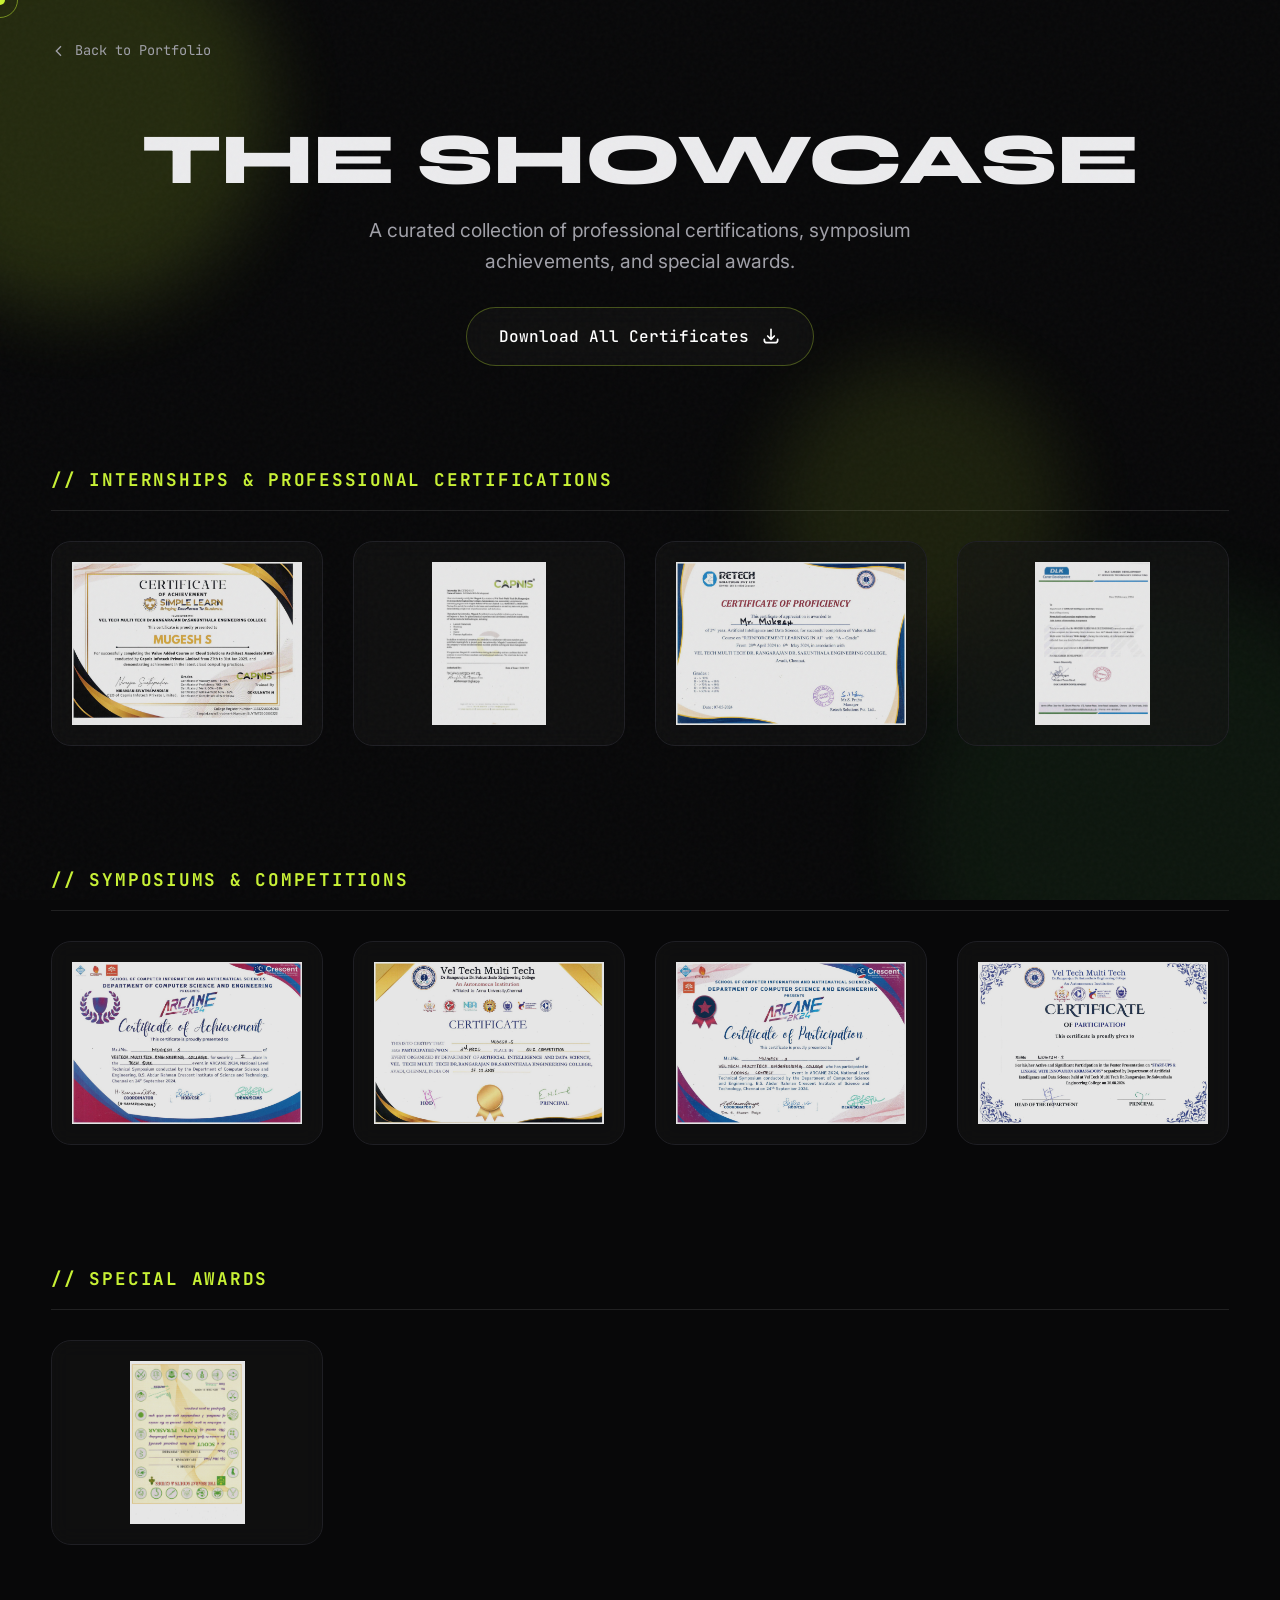
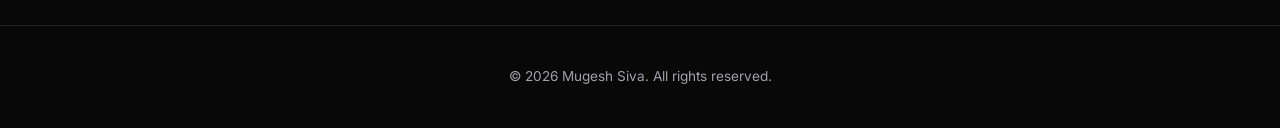
==== certificates.html @ f565914d "this is my first commit" ====
<!DOCTYPE html>
<html lang="en">

<head>
  <meta charset="UTF-8">
  <meta name="viewport" content="width=device-width, initial-scale=1.0">
  <title>Certificates Gallery | Mugesh Siva</title>
  <link rel="preconnect" href="https://fonts.googleapis.com">
  <link rel="preconnect" href="https://fonts.gstatic.com" crossorigin>
  <link href="https://fonts.googleapis.com/css2?family=Inter:wght@300;400;500;600&family=JetBrains+Mono:wght@400;700&family=Syne:wght@600;800&display=swap" rel="stylesheet">
  <link rel="stylesheet" href="css/style.css">
  <style>
    /* Certificates Page Specific Styles */
    * {
      cursor: none !important;
    }
    body {
      background: var(--bg);
      color: var(--text);
      overflow-x: hidden;
      position: relative;
    }

    /* Ambient Light Particles */
    .ambient-particles {
      position: fixed;
      inset: 0;
      z-index: 0;
      pointer-events: none;
      overflow: hidden;
    }

    .particle {
      position: absolute;
      border-radius: 50%;
      background: var(--accent);
      filter: blur(40px);
      opacity: 0.15;
      animation: float 20s infinite ease-in-out alternate;
    }

    .particle-1 {
      width: 400px;
      height: 400px;
      top: -10%;
      left: -10%;
      animation-delay: 0s;
      background: var(--accent);
    }
    
    .particle-2 {
      width: 500px;
      height: 500px;
      bottom: -20%;
      right: -10%;
      animation-delay: -5s;
      background: rgba(100, 255, 100, 0.4);
    }
    
    .particle-3 {
      width: 300px;
      height: 300px;
      top: 40%;
      left: 60%;
      animation-delay: -10s;
      opacity: 0.1;
    }

    @keyframes float {
      0% {
        transform: translate(0, 0) scale(1);
      }
      50% {
        transform: translate(5vw, 10vh) scale(1.1);
      }
      100% {
        transform: translate(-10vw, 5vh) scale(0.9);
      }
    }

    .gallery-header {
      padding: 120px 4vw 60px;
      text-align: center;
      position: relative;
      z-index: 1;
    }

    .gallery-title {
      font-family: var(--font-head);
      font-size: clamp(2.5rem, 6vw, 4.5rem);
      font-weight: 800;
      color: var(--text);
      margin-bottom: 16px;
      line-height: 1.1;
      text-transform: uppercase;
    }

    .gallery-subtitle {
      font-size: clamp(1rem, 1.5vw, 1.25rem);
      color: var(--text-2);
      max-width: 600px;
      margin: 0 auto;
    }

    .download-all-btn {
      display: inline-flex;
      align-items: center;
      gap: 12px;
      margin-top: 30px;
      padding: 16px 32px;
      background: rgba(20, 20, 20, 0.6);
      backdrop-filter: blur(10px);
      border: 1px solid rgba(200, 241, 53, 0.3);
      border-radius: 50px;
      color: #fff;
      font-family: var(--font-mono);
      font-size: 1rem;
      font-weight: 500;
      text-decoration: none;
      transition: all 0.4s var(--ease-spring);
      position: relative;
      overflow: hidden;
      z-index: 2;
    }

    .download-all-btn::before {
      content: '';
      position: absolute;
      inset: 0;
      background: radial-gradient(circle at center, rgba(200, 241, 53, 0.15) 0%, transparent 70%);
      opacity: 0;
      transition: opacity 0.4s ease;
    }

    .download-all-btn:hover {
      transform: translateY(-5px);
      border-color: var(--accent);
      box-shadow: 0 15px 30px rgba(0, 0, 0, 0.4), 0 0 20px rgba(200, 241, 53, 0.2);
      color: var(--accent);
    }

    .download-all-btn:hover::before {
      opacity: 1;
    }

    .download-all-btn svg {
      width: 20px;
      height: 20px;
      transition: transform 0.4s var(--ease-spring);
    }

    .download-all-btn:hover svg {
      transform: translateY(2px) scale(1.1);
    }

    .back-btn {
      position: absolute;
      top: 40px;
      left: 4vw;
      display: inline-flex;
      align-items: center;
      gap: 8px;
      color: var(--text-2);
      text-decoration: none;
      font-family: var(--font-mono);
      font-size: 0.85rem;
      transition: color 0.3s;
      z-index: 10;
    }

    .back-btn:hover {
      color: var(--accent);
    }

    .back-btn svg {
      width: 16px;
      height: 16px;
    }

    .cert-section {
      padding: 40px 4vw 80px;
      position: relative;
      z-index: 1;
    }

    .cert-category-title {
      font-family: var(--font-mono);
      color: var(--accent);
      font-size: 1.1rem;
      margin-bottom: 30px;
      text-transform: uppercase;
      letter-spacing: 0.1em;
      border-bottom: 1px solid rgba(255, 255, 255, 0.1);
      padding-bottom: 16px;
    }

    .cert-grid {
      display: grid;
      grid-template-columns: repeat(4, 1fr);
      gap: 30px;
    }
    @media (max-width: 1100px) {
      .cert-grid { grid-template-columns: repeat(2, 1fr); }
    }
    @media (max-width: 768px) {
      .cert-grid { grid-template-columns: 1fr; }
    }

    .cert-card {
      position: relative;
      border-radius: var(--radius-lg);
      overflow: hidden;
      background: rgba(20, 20, 20, 0.6);
      backdrop-filter: blur(10px);
      border: 1px solid var(--border);
      cursor: pointer;
      transition: transform 0.4s var(--ease-spring), border-color 0.4s, box-shadow 0.4s;
    }

    .cert-card::before {
      content: '';
      display: block;
      padding-bottom: 75%; /* 4:3 aspect ratio */
    }

    .cert-card img {
      position: absolute;
      top: 0;
      left: 0;
      width: 100%;
      height: 100%;
      object-fit: contain;
      padding: 20px;
      transition: transform 0.6s var(--ease-out), filter 0.4s;
      filter: grayscale(20%) brightness(0.9);
    }

    .cert-card:hover {
      transform: translateY(-8px) scale(1.02);
      border-color: rgba(200, 241, 53, 0.4);
      box-shadow: 0 20px 40px rgba(0, 0, 0, 0.4), 0 0 0 1px rgba(200, 241, 53, 0.2);
      z-index: 5;
    }

    .cert-card:hover img {
      transform: scale(1.05);
      filter: grayscale(0%) brightness(1);
    }

    .cert-card-info {
      position: absolute;
      bottom: 0;
      left: 0;
      width: 100%;
      padding: 20px;
      background: linear-gradient(to top, rgba(10, 10, 10, 0.95) 0%, rgba(10, 10, 10, 0) 100%);
      transform: translateY(10px);
      opacity: 0;
      transition: transform 0.4s var(--ease-out), opacity 0.4s;
      pointer-events: none;
    }

    .cert-card:hover .cert-card-info {
      transform: translateY(0);
      opacity: 1;
    }

    .cert-name {
      font-family: var(--font-head);
      font-weight: 700;
      font-size: 1.1rem;
      color: #fff;
      margin-bottom: 4px;
    }

    .cert-org {
      font-size: 0.8rem;
      color: var(--accent);
      font-family: var(--font-mono);
    }

    /* Split Lightbox Styles */
    .lightbox {
      position: fixed;
      inset: 0;
      background: rgba(0, 0, 0, 0.95);
      backdrop-filter: blur(10px);
      z-index: 9999;
      display: flex;
      align-items: center;
      justify-content: center;
      opacity: 0;
      pointer-events: none;
      transition: opacity 0.3s;
    }

    .lightbox.active {
      opacity: 1;
      pointer-events: all;
    }

    .lightbox-close {
      position: absolute;
      top: 30px;
      right: 4vw;
      color: #fff;
      font-size: 2.5rem;
      line-height: 1;
      cursor: pointer;
      background: none;
      border: none;
      opacity: 0.6;
      transition: opacity 0.3s, color 0.3s, transform 0.3s;
      z-index: 10001;
    }

    .lightbox-close:hover {
      opacity: 1;
      color: var(--accent);
      transform: scale(1.1);
    }

    .lightbox-content {
      display: flex;
      flex-direction: row;
      background: var(--surface);
      border: 1px solid var(--border);
      border-radius: var(--radius-lg);
      width: 90vw;
      max-width: 1200px;
      height: 80vh;
      overflow: hidden;
      box-shadow: 0 30px 80px rgba(0, 0, 0, 0.9), 0 0 0 1px rgba(200, 241, 53, 0.15);
      transform: scale(0.95) translateY(20px);
      transition: transform 0.4s var(--ease-spring);
    }

    .lightbox.active .lightbox-content {
      transform: scale(1) translateY(0);
    }

    .lightbox-left {
      flex: 1;
      background: #050505;
      position: relative;
      display: flex;
      align-items: center;
      justify-content: center;
      padding: 40px;
      border-right: 1px solid var(--border);
    }

    .lightbox-img-wrapper {
      position: relative;
      width: 100%;
      height: 100%;
      display: flex;
      align-items: center;
      justify-content: center;
    }

    .lightbox-img {
      max-width: 100%;
      max-height: 100%;
      object-fit: contain;
      border-radius: 4px;
      box-shadow: 0 10px 30px rgba(0,0,0,0.5);
    }

    .fullscreen-btn {
      position: absolute;
      top: 0px;
      right: 0px;
      background: rgba(20, 20, 20, 0.8);
      border: 1px solid rgba(255, 255, 255, 0.15);
      color: #fff;
      width: 44px;
      height: 44px;
      border-radius: 8px;
      display: flex;
      align-items: center;
      justify-content: center;
      cursor: pointer;
      backdrop-filter: blur(8px);
      transition: all 0.3s;
      z-index: 10;
    }

    .fullscreen-btn:hover {
      background: var(--accent);
      color: #000;
      border-color: var(--accent);
      transform: scale(1.1);
    }

    .fullscreen-btn svg {
      width: 22px;
      height: 22px;
    }

    .lightbox-right {
      width: 400px;
      padding: 50px 40px;
      display: flex;
      flex-direction: column;
      justify-content: center;
      background: linear-gradient(135deg, var(--surface) 0%, #0a0a0a 100%);
    }

    .lightbox-badge {
      display: inline-block;
      padding: 6px 14px;
      background: rgba(200, 241, 53, 0.1);
      color: var(--accent);
      font-family: var(--font-mono);
      font-size: 0.75rem;
      border-radius: 20px;
      margin-bottom: 24px;
      width: fit-content;
      border: 1px solid rgba(200, 241, 53, 0.2);
      text-transform: uppercase;
      letter-spacing: 0.05em;
    }

    .lightbox-title {
      font-family: var(--font-head);
      font-weight: 800;
      font-size: 2.2rem;
      color: var(--text);
      line-height: 1.1;
      margin-bottom: 12px;
    }

    .lightbox-org {
      font-size: 1.1rem;
      color: var(--accent);
      margin-bottom: 24px;
      font-family: var(--font-mono);
      opacity: 0.9;
    }

    .lightbox-desc {
      font-size: 0.95rem;
      color: var(--text-2);
      line-height: 1.7;
      margin-bottom: 40px;
    }

    .overlay-btn {
      display: inline-flex;
      align-items: center;
      justify-content: center;
      padding: 14px 24px;
      border-radius: 8px;
      font-family: var(--font-mono);
      font-size: 0.95rem;
      font-weight: 500;
      text-decoration: none;
      transition: all 0.3s;
      cursor: pointer;
    }

    .overlay-btn-primary {
      background: var(--accent);
      color: #000;
      border: 1px solid transparent;
    }

    .overlay-btn-primary:hover {
      box-shadow: 0 6px 24px var(--accent-glow);
      transform: translateY(-2px);
    }

    @media (max-width: 900px) {
      .lightbox-content {
        flex-direction: column;
        height: 90vh;
        overflow-y: auto;
      }
      .lightbox-right {
        width: 100%;
        padding: 30px;
      }
      .lightbox-left {
        min-height: 40vh;
        padding: 20px;
      }
    }

    /* True Fullscreen Modal */
    .true-fullscreen {
      position: fixed;
      inset: 0;
      background: #000;
      z-index: 10005;
      display: flex;
      align-items: center;
      justify-content: center;
      opacity: 0;
      pointer-events: none;
      transition: opacity 0.3s;
    }

    .true-fullscreen.active {
      opacity: 1;
      pointer-events: all;
    }

    .true-fullscreen img {
      max-width: 95vw;
      max-height: 95vh;
      object-fit: contain;
    }
  </style>
</head>

<body>
  <!-- Custom Cursor (same IDs as index.html so main.js picks them up) -->
  <div id="cursor"></div>
  <div id="cursor-ring"></div>

  <!-- Background Ambient Particles -->
  <div class="ambient-particles">
    <div class="particle particle-1"></div>
    <div class="particle particle-2"></div>
    <div class="particle particle-3"></div>
  </div>

  <!-- Background Grid -->
  <div class="bg-grid"></div>

  <header class="gallery-header">
    <a href="index.html" class="back-btn" data-hover="true">
      <svg fill="none" stroke="currentColor" stroke-width="2" viewBox="0 0 24 24">
        <path d="M15 19l-7-7 7-7" />
      </svg>
      Back to Portfolio
    </a>
    <h1 class="gallery-title">The Showcase</h1>
    <p class="gallery-subtitle">A curated collection of professional certifications, symposium achievements, and special awards.</p>
    
    <a href="assets/certificates/Mugesh_Siva_Certificates.zip" download class="download-all-btn" data-hover="true">
      Download All Certificates
      <svg fill="none" stroke="currentColor" stroke-width="2" viewBox="0 0 24 24">
        <path stroke-linecap="round" stroke-linejoin="round" d="M4 16v1a3 3 0 003 3h10a3 3 0 003-3v-1m-4-4l-4 4m0 0l-4-4m4 4V4"/>
      </svg>
    </a>
  </header>

  <main>
    <!-- Internships & Certifications -->
    <section class="cert-section">
      <h2 class="cert-category-title">// Internships &amp; Professional Certifications</h2>
      <div class="cert-grid">
        <div class="cert-card" data-hover="true"
             data-src="assets/certificates/cert1.jpg"
             data-pdf="assets/certificates/cert1.pdf"
             data-title="Cloud Solutions Architect"
             data-org="AWS Certification"
             data-desc="Earned the prestigious AWS Cloud Solutions Architect certification. Demonstrates expertise in designing highly available, cost-efficient, fault-tolerant, and scalable distributed systems on AWS.">
          <img src="assets/certificates/cert1.jpg" alt="AWS Cloud Solutions Architect">
          <div class="cert-card-info">
            <div class="cert-name">Cloud Solutions Architect</div>
            <div class="cert-org">AWS Certification</div>
          </div>
        </div>
        <div class="cert-card" data-hover="true"
             data-src="assets/certificates/cert2.jpg"
             data-pdf="assets/certificates/cert2.pdf"
             data-title="Full Stack Developer Intern"
             data-org="Capnis Infotech"
             data-desc="Successfully completed a comprehensive Full Stack Developer Internship at Capnis. Built end-to-end web applications, managed databases, and developed robust APIs using modern tech stacks.">
          <img src="assets/certificates/cert2.jpg" alt="Full Stack Developer Intern">
          <div class="cert-card-info">
            <div class="cert-name">Full Stack Developer Intern</div>
            <div class="cert-org">Capnis</div>
          </div>
        </div>
        <div class="cert-card" data-hover="true"
             data-src="assets/certificates/cert5.jpg"
             data-pdf="assets/certificates/cert5.pdf"
             data-title="Reinforcement Learning In AI"
             data-org="AI Specialization"
             data-desc="Completed advanced coursework and projects focusing on Reinforcement Learning. Gained deep understanding of Q-learning, policy gradients, and deep reinforcement neural networks.">
          <img src="assets/certificates/cert5.jpg" alt="Reinforcement Learning In AI">
          <div class="cert-card-info">
            <div class="cert-name">Reinforcement Learning In AI</div>
            <div class="cert-org">AI Specialization</div>
          </div>
        </div>
        <div class="cert-card" data-hover="true"
             data-src="assets/certificates/cert6.jpg"
             data-pdf="assets/certificates/cert6.pdf"
             data-title="Web Design Certification"
             data-org="DLK Technologies"
             data-desc="Certified in advanced Web Design and UI/UX principles. Demonstrated mastery in creating responsive, accessible, and highly aesthetic modern user interfaces.">
          <img src="assets/certificates/cert6.jpg" alt="Web Design Certification">
          <div class="cert-card-info">
            <div class="cert-name">Web Design Certification</div>
            <div class="cert-org">DLK</div>
          </div>
        </div>
      </div>
    </section>

    <!-- Symposiums & Competitions -->
    <section class="cert-section">
      <h2 class="cert-category-title">// Symposiums &amp; Competitions</h2>
      <div class="cert-grid">
        <div class="cert-card" data-hover="true"
             data-src="assets/certificates/cert3.jpg"
             data-pdf="assets/certificates/cert3.pdf"
             data-title="1st Place - Tech Quiz"
             data-org="National Symposium (ARCANE 2K24)"
             data-desc="Secured 1st Place in the National Level Technical Quiz Competition at ARCANE 2K24, demonstrating deep technical knowledge across computer science domains.">
          <img src="assets/certificates/cert3.jpg" alt="1st Place - Tech Quiz">
          <div class="cert-card-info">
            <div class="cert-name">1st Place - Tech Quiz</div>
            <div class="cert-org">National Symposium</div>
          </div>
        </div>
        <div class="cert-card" data-hover="true"
             data-src="assets/certificates/cert4.jpg"
             data-pdf="assets/certificates/cert4.pdf"
             data-title="3rd Place - ML Quiz"
             data-org="National Symposium"
             data-desc="Secured 3rd Place in the Machine Learning specific Quiz competition, answering advanced questions on model architecture, algorithms, and data science principles.">
          <img src="assets/certificates/cert4.jpg" alt="3rd Place - ML Quiz">
          <div class="cert-card-info">
            <div class="cert-name">3rd Place - ML Quiz</div>
            <div class="cert-org">National Symposium</div>
          </div>
        </div>
        <div class="cert-card" data-hover="true"
             data-src="assets/certificates/cert8.jpg"
             data-pdf="assets/certificates/cert8.pdf"
             data-title="Coding Contest Participant"
             data-org="Technical Symposium"
             data-desc="Participated and successfully completed algorithmic challenges in a high-pressure, time-constrained National Level Coding Contest.">
          <img src="assets/certificates/cert8.jpg" alt="Coding Contest Participant">
          <div class="cert-card-info">
            <div class="cert-name">Coding Contest Participant</div>
            <div class="cert-org">Technical Symposium</div>
          </div>
        </div>
        <div class="cert-card" data-hover="true"
             data-src="assets/certificates/cert9.jpg"
             data-pdf="assets/certificates/cert9.pdf"
             data-title="Startup Ideation Participant"
             data-org="National Symposium"
             data-desc="Presented a comprehensive technology-driven startup idea to a panel of judges, demonstrating both technical feasibility and business acumen.">
          <img src="assets/certificates/cert9.jpg" alt="Startup Ideation Participant">
          <div class="cert-card-info">
            <div class="cert-name">Startup Ideation Participant</div>
            <div class="cert-org">National Symposium</div>
          </div>
        </div>
      </div>
    </section>

    <!-- Special Awards -->
    <section class="cert-section">
      <h2 class="cert-category-title">// Special Awards</h2>
      <div class="cert-grid">
        <div class="cert-card" data-hover="true"
             data-src="assets/certificates/cert7.jpg"
             data-pdf="assets/certificates/cert7.pdf"
             data-title="Rajya Puraskar Award"
             data-org="Bharat Scouts &amp; Guides"
             data-desc="Awarded the prestigious Rajya Puraskar (Governor's Award) in the Bharat Scouts &amp; Guides, signifying supreme dedication, leadership, and discipline.">
          <img src="assets/certificates/cert7.jpg" alt="Rajya Puraskar Award">
          <div class="cert-card-info">
            <div class="cert-name">Rajya Puraskar Award</div>
            <div class="cert-org">Bharat Scouts &amp; Guides</div>
          </div>
        </div>
      </div>
    </section>
  </main>

  <footer style="padding: 40px; text-align: center; border-top: 1px solid var(--border); font-size: 0.85rem; color: var(--text-2); position: relative; z-index: 1;">
    &copy; 2026 Mugesh Siva. All rights reserved.
  </footer>

  <!-- Split View Lightbox Modal -->
  <div class="lightbox" id="lightbox">
    <div class="lightbox-content" id="lightboxContent">
      <div class="lightbox-left">
        <div class="lightbox-img-wrapper">
          <img src="" alt="Certificate View" class="lightbox-img" id="lightboxImg">
          <button class="fullscreen-btn" id="fullscreenBtn" title="View Full Screen" data-hover="true">
            <svg viewBox="0 0 24 24" fill="none" stroke="currentColor" stroke-width="2">
              <path d="M8 3H5a2 2 0 0 0-2 2v3m18 0V5a2 2 0 0 0-2-2h-3m0 18h3a2 2 0 0 0 2-2v-3M3 16v3a2 2 0 0 0 2 2h3"></path>
            </svg>
          </button>
        </div>
      </div>
      <div class="lightbox-right">
        <button class="lightbox-close" id="lightboxClose" data-hover="true">&times;</button>
        <span class="lightbox-badge">Verified Achievement</span>
        <h2 class="lightbox-title" id="lightboxTitle">Title</h2>
        <div class="lightbox-org" id="lightboxOrg">Organization</div>
        <p class="lightbox-desc" id="lightboxDesc">Description goes here</p>
        
        <div class="lightbox-actions">
          <a href="#" download target="_blank" class="overlay-btn overlay-btn-primary" id="downloadBtn" data-hover="true">
            Download Certificate
            <svg width="18" height="18" fill="none" stroke="currentColor" stroke-width="2" viewBox="0 0 24 24" style="margin-left:8px;">
              <path d="M4 16v1a3 3 0 003 3h10a3 3 0 003-3v-1m-4-4l-4 4m0 0l-4-4m4 4V4"/>
            </svg>
          </a>
        </div>
      </div>
    </div>
  </div>

  <!-- True Fullscreen Modal -->
  <div class="true-fullscreen" id="trueFullscreen">
    <button class="lightbox-close" id="trueFullscreenClose" style="z-index: 10006;" data-hover="true">&times;</button>
    <img src="" alt="Full Screen Certificate" id="trueFullscreenImg">
  </div>

  <!-- Link the exact same main JS file used in index.html for perfect cursor sync -->
  <script src="js/main.js"></script>
  
  <!-- Lightbox Specific Logic -->
  <script>
    const certCards = document.querySelectorAll('.cert-card');
    
    // Split Lightbox Elements
    const lightbox = document.getElementById('lightbox');
    const lightboxImg = document.getElementById('lightboxImg');
    const lightboxTitle = document.getElementById('lightboxTitle');
    const lightboxOrg = document.getElementById('lightboxOrg');
    const lightboxDesc = document.getElementById('lightboxDesc');
    const downloadBtn = document.getElementById('downloadBtn');
    const lightboxClose = document.getElementById('lightboxClose');
    const fullscreenBtn = document.getElementById('fullscreenBtn');

    // True Fullscreen Elements
    const trueFullscreen = document.getElementById('trueFullscreen');
    const trueFullscreenImg = document.getElementById('trueFullscreenImg');
    const trueFullscreenClose = document.getElementById('trueFullscreenClose');

    // Open Split Lightbox
    certCards.forEach(card => {
      card.addEventListener('click', () => {
        const src = card.getAttribute('data-src');
        const title = card.getAttribute('data-title');
        const org = card.getAttribute('data-org');
        const desc = card.getAttribute('data-desc');

        lightboxImg.src = src;
        lightboxTitle.textContent = title;
        lightboxOrg.textContent = org;
        lightboxDesc.textContent = desc;
        
        // Setup download button to point to actual PDF
        const pdfSrc = card.getAttribute('data-pdf');
        downloadBtn.href = pdfSrc || src; // Fallback to img if pdf missing
        downloadBtn.target = "_blank"; // Ensure it doesn't take over current window
        downloadBtn.download = title.replace(/\s+/g, '_') + '_Certificate.pdf';

        lightbox.classList.add('active');
        document.body.style.overflow = 'hidden';
      });
    });

    const closeLightbox = () => {
      lightbox.classList.remove('active');
      document.body.style.overflow = '';
      setTimeout(() => { lightboxImg.src = ''; }, 400);
    };

    lightboxClose.addEventListener('click', closeLightbox);
    
    lightbox.addEventListener('click', (e) => {
      if (e.target === lightbox) closeLightbox();
    });

    // Fullscreen Logic
    fullscreenBtn.addEventListener('click', () => {
      trueFullscreenImg.src = lightboxImg.src;
      trueFullscreen.classList.add('active');
    });

    const closeTrueFullscreen = () => {
      trueFullscreen.classList.remove('active');
      setTimeout(() => { trueFullscreenImg.src = ''; }, 300);
    };

    trueFullscreenClose.addEventListener('click', closeTrueFullscreen);
    trueFullscreen.addEventListener('click', (e) => {
      if (e.target === trueFullscreen || e.target === trueFullscreenImg) {
        closeTrueFullscreen();
      }
    });

    // Keyboard support
    document.addEventListener('keydown', (e) => {
      if (e.key === 'Escape') {
        if (trueFullscreen.classList.contains('active')) {
          closeTrueFullscreen();
        } else if (lightbox.classList.contains('active')) {
          closeLightbox();
        }
      }
    });
  </script>
</body>
</html>
---- css/style.css ----
/* ============================================================
   MUGESH SIVA — PORTFOLIO
   style.css  |  Full design system
   ============================================================ */

/* â”€â”€ Google Fonts â”€â”€â”€â”€â”€â”€â”€â”€â”€â”€â”€â”€â”€â”€â”€â”€â”€â”€â”€â”€â”€â”€â”€â”€â”€â”€â”€â”€â”€â”€â”€â”€â”€â”€â”€â”€â”€â”€â”€â”€â”€â”€â”€ */
@import url('https://fonts.googleapis.com/css2?family=Syne:wght@400;600;700;800&family=Inter:wght@300;400;500;600&family=JetBrains+Mono:wght@400;500&display=swap');

/* â”€â”€ Design Tokens â”€â”€â”€â”€â”€â”€â”€â”€â”€â”€â”€â”€â”€â”€â”€â”€â”€â”€â”€â”€â”€â”€â”€â”€â”€â”€â”€â”€â”€â”€â”€â”€â”€â”€â”€â”€â”€â”€â”€â”€â”€â”€ */
:root {
  --bg: #080809;
  --bg-alt: #0d0d0f;
  --surface: #111113;
  --surface-2: #18181b;
  --border: #1f1f24;
  --border-2: #2a2a31;

  --accent: #c8f135;
  --accent-dim: rgba(200, 241, 53, 0.12);
  --accent-glow: rgba(200, 241, 53, 0.25);
  --blue: #4060ff;
  --blue-dim: rgba(64, 96, 255, 0.12);
  --orange: #ff7240;
  --orange-dim: rgba(255, 114, 64, 0.12);
  --green: #34d399;
  --green-dim: rgba(52, 211, 153, 0.12);

  --text: #ebebed;
  --text-2: #a0a0a8;
  --text-3: #5a5a65;

  --radius: 12px;
  --radius-lg: 20px;
  --radius-xl: 28px;

  --font-head: 'Syne', sans-serif;
  --font-body: 'Inter', sans-serif;
  --font-mono: 'JetBrains Mono', monospace;

  --ease-out: cubic-bezier(0.16, 1, 0.3, 1);
  --ease-spring: cubic-bezier(0.34, 1.56, 0.64, 1);
}

/* â”€â”€ Reset â”€â”€â”€â”€â”€â”€â”€â”€â”€â”€â”€â”€â”€â”€â”€â”€â”€â”€â”€â”€â”€â”€â”€â”€â”€â”€â”€â”€â”€â”€â”€â”€â”€â”€â”€â”€â”€â”€â”€â”€â”€â”€â”€â”€â”€â”€â”€â”€â”€â”€ */
*,
*::before,
*::after {
  box-sizing: border-box;
  margin: 0;
  padding: 0;
}

html {
  scroll-behavior: smooth;
  font-size: 16px;
}

body {
  font-family: var(--font-body);
  background: var(--bg);
  color: var(--text);
  line-height: 1.6;
  overflow-x: hidden;
  cursor: none;
}

a {
  color: inherit;
  text-decoration: none;
}

img {
  display: block;
  max-width: 100%;
}

button {
  font-family: var(--font-body);
  cursor: none;
  border: none;
  background: none;
}

ul {
  list-style: none;
}

/* â”€â”€ Noise texture overlay â”€â”€â”€â”€â”€â”€â”€â”€â”€â”€â”€â”€â”€â”€â”€â”€â”€â”€â”€â”€â”€â”€â”€â”€â”€â”€â”€â”€â”€â”€â”€â”€â”€â”€ */
body::before {
  content: '';
  position: fixed;
  inset: 0;
  background-image: url("data:image/svg+xml,%3Csvg viewBox='0 0 256 256' xmlns='http://www.w3.org/2000/svg'%3E%3Cfilter id='noise'%3E%3CfeTurbulence type='fractalNoise' baseFrequency='0.9' numOctaves='4' stitchTiles='stitch'/%3E%3C/filter%3E%3Crect width='100%25' height='100%25' filter='url(%23noise)' opacity='1'/%3E%3C/svg%3E");
  opacity: 0.028;
  pointer-events: none;
  z-index: 9999;
}

/* â”€â”€ Custom cursor â”€â”€â”€â”€â”€â”€â”€â”€â”€â”€â”€â”€â”€â”€â”€â”€â”€â”€â”€â”€â”€â”€â”€â”€â”€â”€â”€â”€â”€â”€â”€â”€â”€â”€â”€â”€â”€â”€â”€â”€â”€â”€ */
#cursor {
  position: fixed;
  width: 10px;
  height: 10px;
  background: var(--accent);
  border-radius: 50%;
  z-index: 999999;
  pointer-events: none;
  transform: translate(-50%, -50%);
  transition: transform 0.08s, width 0.25s var(--ease-out), height 0.25s var(--ease-out), opacity 0.25s;
}

#cursor-ring {
  position: fixed;
  width: 36px;
  height: 36px;
  border: 1.5px solid rgba(200, 241, 53, 0.5);
  border-radius: 50%;
  pointer-events: none;
  z-index: 999999;
  transform: translate(-50%, -50%);
  transition: transform 0.18s var(--ease-out), width 0.3s var(--ease-out), height 0.3s var(--ease-out), opacity 0.3s;
}

body:hover #cursor {
  opacity: 1;
}

body.cursor-hover #cursor {
  width: 20px;
  height: 20px;
}

body.cursor-hover #cursor-ring {
  width: 60px;
  height: 60px;
  border-color: rgba(200, 241, 53, 0.3);
}

/* â”€â”€ Grid bg pattern â”€â”€â”€â”€â”€â”€â”€â”€â”€â”€â”€â”€â”€â”€â”€â”€â”€â”€â”€â”€â”€â”€â”€â”€â”€â”€â”€â”€â”€â”€â”€â”€â”€â”€â”€â”€â”€â”€â”€â”€ */
.grid-bg {
  background-image:
    linear-gradient(rgba(255, 255, 255, 0.025) 1px, transparent 1px),
    linear-gradient(90deg, rgba(255, 255, 255, 0.025) 1px, transparent 1px);
  background-size: 60px 60px;
}

/* â”€â”€ Layout utilities â”€â”€â”€â”€â”€â”€â”€â”€â”€â”€â”€â”€â”€â”€â”€â”€â”€â”€â”€â”€â”€â”€â”€â”€â”€â”€â”€â”€â”€â”€â”€â”€â”€â”€â”€â”€â”€â”€â”€ */
.container {
  width: 100%;
  margin: 0 auto;
  padding: 0 4vw;
}

.section {
  padding: 120px 0;
}

.section-label {
  font-family: var(--font-mono);
  font-size: 0.7rem;
  letter-spacing: 0.2em;
  text-transform: uppercase;
  color: var(--accent);
  margin-bottom: 16px;
  display: block;
}

.section-title {
  font-family: var(--font-head);
  font-size: clamp(2.4rem, 5vw, 4rem);
  font-weight: 800;
  line-height: 1.05;
  color: var(--text);
  margin-bottom: 64px;
}

/* â”€â”€ Scroll animation base states â”€â”€â”€â”€â”€â”€â”€â”€â”€â”€â”€â”€â”€â”€â”€â”€â”€â”€â”€â”€â”€â”€â”€â”€â”€â”€â”€ */
.reveal {
  opacity: 0;
  transform: translateY(36px);
  transition: opacity 0.75s var(--ease-out), transform 0.75s var(--ease-out);
}

.reveal.visible {
  opacity: 1;
  transform: none;
}

.reveal-left {
  opacity: 0;
  transform: translateX(-36px);
  transition: opacity 0.75s var(--ease-out), transform 0.75s var(--ease-out);
}

.reveal-left.visible {
  opacity: 1;
  transform: none;
}

.reveal-right {
  opacity: 0;
  transform: translateX(36px);
  transition: opacity 0.75s var(--ease-out), transform 0.75s var(--ease-out);
}

.reveal-right.visible {
  opacity: 1;
  transform: none;
}

.reveal-scale {
  opacity: 0;
  transform: scale(0.93);
  transition: opacity 0.65s var(--ease-out), transform 0.65s var(--ease-out);
}

.reveal-scale.visible {
  opacity: 1;
  transform: none;
}

/* Stagger delays */
.delay-1 {
  transition-delay: 0.08s;
}

.delay-2 {
  transition-delay: 0.16s;
}

.delay-3 {
  transition-delay: 0.24s;
}

.delay-4 {
  transition-delay: 0.32s;
}

.delay-5 {
  transition-delay: 0.40s;
}

.delay-6 {
  transition-delay: 0.48s;
}

/* â”€â”€ NAV â”€â”€â”€â”€â”€â”€â”€â”€â”€â”€â”€â”€â”€â”€â”€â”€â”€â”€â”€â”€â”€â”€â”€â”€â”€â”€â”€â”€â”€â”€â”€â”€â”€â”€â”€â”€â”€â”€â”€â”€â”€â”€â”€â”€â”€â”€â”€â”€â”€â”€â”€â”€ */
#nav {
  position: fixed;
  top: 0;
  left: 0;
  right: 0;
  z-index: 1000;
  padding: 20px 0;
  transition: background 0.4s, padding 0.4s, border-bottom 0.4s;
}

#nav.scrolled {
  background: rgba(8, 8, 9, 0.88);
  backdrop-filter: blur(20px);
  -webkit-backdrop-filter: blur(20px);
  border-bottom: 1px solid var(--border);
  padding: 14px 0;
}

.nav-inner {
  display: flex;
  align-items: center;
  justify-content: space-between;
  width: 100%;
  margin: 0 auto;
  padding: 0 4vw;
}

.nav-logo {
  font-family: var(--font-head);
  font-weight: 800;
  font-size: 1.15rem;
  letter-spacing: -0.02em;
  color: var(--text);
}

.nav-logo span {
  color: var(--accent);
}

.nav-logo.profile-logo {
  display: flex;
  align-items: center;
  gap: 12px;
}

.nav-profile-pic {
  width: 38px;
  height: 38px;
  border-radius: 50%;
  object-fit: cover;
  border: 2px solid transparent;
  transition: transform 0.4s var(--ease-spring), border-color 0.4s;
}

.nav-logo.profile-logo:hover .nav-profile-pic {
  transform: scale(1.1) rotate(5deg);
  border-color: var(--accent);
  box-shadow: 0 0 15px var(--accent-glow);
}

.nav-profile-name {
  font-family: var(--font-head);
  font-weight: 800;
  font-size: 1.15rem;
  letter-spacing: -0.02em;
  color: var(--text);
  transition: color 0.3s;
}

.nav-logo.profile-logo:hover .nav-profile-name {
  color: var(--accent);
}

.nav-links {
  display: flex;
  gap: 36px;
}

.nav-links a {
  font-size: 0.82rem;
  font-weight: 500;
  letter-spacing: 0.06em;
  text-transform: uppercase;
  color: var(--text-2);
  transition: color 0.2s;
  font-family: var(--font-mono);
}

.nav-links a:hover {
  color: var(--accent);
}

.nav-cta {
  padding: 9px 22px;
  background: var(--accent);
  color: #000;
  border-radius: 8px;
  font-family: var(--font-mono);
  font-size: 0.78rem;
  font-weight: 500;
  letter-spacing: 0.04em;
  transition: opacity 0.2s, transform 0.2s;
}

.nav-cta:hover {
  opacity: 0.85;
  transform: translateY(-1px);
}

.nav-menu-btn {
  display: none;
  flex-direction: column;
  gap: 5px;
  padding: 4px;
}

.nav-menu-btn span {
  display: block;
  width: 22px;
  height: 1.5px;
  background: var(--text);
  transition: transform 0.3s, opacity 0.3s;
}

/* â”€â”€ HERO â”€â”€â”€â”€â”€â”€â”€â”€â”€â”€â”€â”€â”€â”€â”€â”€â”€â”€â”€â”€â”€â”€â”€â”€â”€â”€â”€â”€â”€â”€â”€â”€â”€â”€â”€â”€â”€â”€â”€â”€â”€â”€â”€â”€â”€â”€â”€â”€â”€â”€â”€ */
#hero {
  min-height: 100vh;
  display: flex;
  align-items: center;
  position: relative;
  overflow: hidden;
  padding-top: 100px;
}

.hero-inner {
  display: grid;
  grid-template-columns: 1fr auto;
  gap: 80px;
  align-items: center;
  width: 100%;
}

.hero-tag {
  font-family: var(--font-mono);
  font-size: 0.72rem;
  letter-spacing: 0.22em;
  text-transform: uppercase;
  color: var(--accent);
  margin-bottom: 24px;
  opacity: 0;
  animation: fadeUp 0.6s var(--ease-out) 0.3s forwards;
}

.hero-name {
  font-family: var(--font-head);
  font-size: clamp(3.8rem, 9vw, 8rem);
  font-weight: 800;
  line-height: 0.92;
  letter-spacing: -0.03em;
  color: var(--text);
  margin-bottom: 24px;
  opacity: 0;
  animation: fadeUp 0.7s var(--ease-out) 0.5s forwards;
  position: relative;
  /* for ::after scan line */
}

.hero-name .accent-dot {
  color: var(--accent);
}

/* â”€â”€ Skill strip below name â”€â”€â”€â”€â”€â”€â”€â”€â”€â”€â”€â”€â”€â”€â”€â”€â”€â”€â”€â”€â”€â”€â”€â”€â”€â”€â”€â”€â”€â”€â”€â”€â”€â”€â”€ */
.hero-skill-cycle {
  display: flex;
  align-items: center;
  gap: 6px;
  margin-bottom: 18px;
  opacity: 0;
  animation: fadeUp 0.7s var(--ease-out) 0.65s forwards;
}

.skill-cycle-prefix {
  font-family: var(--font-mono);
  font-size: 1rem;
  color: var(--accent);
  opacity: 0.5;
  flex-shrink: 0;
}

.skill-cycle-window {
  overflow: hidden;
  /* clips the slide transition */
  height: 1.4em;
  display: flex;
  align-items: center;
}

.skill-cycle-text {
  font-family: var(--font-mono);
  font-size: 1rem;
  font-weight: 600;
  letter-spacing: 0.14em;
  color: var(--accent);
  text-transform: uppercase;
  display: inline-block;
  /* needed for transform to work */
  will-change: transform, opacity;
}

.hero-role {
  font-size: clamp(1rem, 2vw, 1.3rem);
  color: var(--text-2);
  font-weight: 400;
  margin-bottom: 20px;
  opacity: 0;
  animation: fadeUp 0.7s var(--ease-out) 0.7s forwards;
}

.hero-descriptor {
  font-family: var(--font-mono);
  font-size: 1rem;
  color: var(--text-3);
  margin-bottom: 48px;
  opacity: 0;
  animation: fadeUp 0.7s var(--ease-out) 0.85s forwards;
  min-height: 1.5em;
}

.hero-descriptor .cursor-blink {
  display: inline-block;
  width: 2px;
  height: 1em;
  background: var(--accent);
  margin-left: 2px;
  vertical-align: middle;
  animation: blink 1s steps(1) infinite;
}

.hero-actions {
  display: flex;
  gap: 16px;
  align-items: center;
  opacity: 0;
  animation: fadeUp 0.7s var(--ease-out) 1s forwards;
}

.btn-primary {
  display: inline-flex;
  align-items: center;
  gap: 8px;
  padding: 14px 28px;
  background: var(--accent);
  color: #000;
  border-radius: var(--radius);
  font-family: var(--font-mono);
  font-size: 0.82rem;
  font-weight: 500;
  letter-spacing: 0.04em;
  transition: transform 0.2s var(--ease-spring), box-shadow 0.2s;
}

.btn-primary:hover {
  transform: translateY(-3px);
  box-shadow: 0 16px 40px var(--accent-glow);
}

.btn-linkedin {
  display: inline-flex;
  align-items: center;
  gap: 8px;
  padding: 14px 28px;
  background: rgba(10, 102, 194, 0.1);
  border: 1px solid rgba(10, 102, 194, 0.3);
  color: #6bb1ff;
  border-radius: var(--radius);
  font-family: var(--font-mono);
  font-size: 0.82rem;
  font-weight: 500;
  letter-spacing: 0.04em;
  backdrop-filter: blur(8px);
  transition: transform 0.3s var(--ease-spring), box-shadow 0.3s, background 0.3s, border-color 0.3s, color 0.3s;
}

.btn-linkedin:hover {
  background: rgba(10, 102, 194, 0.2);
  border-color: rgba(10, 102, 194, 0.8);
  color: #fff;
  transform: translateY(-3px);
  box-shadow: 0 16px 40px rgba(10, 102, 194, 0.25);
}

.btn-secondary {
  display: inline-flex;
  align-items: center;
  gap: 8px;
  padding: 14px 28px;
  border: 1px solid var(--border-2);
  color: var(--text-2);
  border-radius: var(--radius);
  font-family: var(--font-mono);
  font-size: 0.82rem;
  transition: border-color 0.2s, color 0.2s, transform 0.2s;
}

.btn-secondary:hover {
  border-color: var(--accent);
  color: var(--accent);
  transform: translateY(-2px);
}

.hero-photo-wrap {
  opacity: 0;
  animation: fadeUp 0.9s var(--ease-out) 0.6s forwards;
  position: relative;
}

.hero-photo-frame {
  position: relative;
  width: 280px;
  height: 340px;
}

.hero-photo-frame::before {
  content: '';
  position: absolute;
  inset: -1px;
  border-radius: var(--radius-lg);
  background: linear-gradient(135deg, var(--accent) 0%, transparent 60%);
  z-index: 0;
}

.hero-photo-frame img {
  position: relative;
  z-index: 1;
  width: 100%;
  height: 100%;
  object-fit: cover;
  object-position: center top;
  border-radius: calc(var(--radius-lg) - 1px);
  filter: grayscale(15%);
}

.hero-photo-badge {
  position: absolute;
  bottom: -16px;
  right: -16px;
  background: var(--surface);
  border: 1px solid var(--border-2);
  border-radius: var(--radius);
  padding: 12px 16px;
  z-index: 2;
}

.hero-photo-badge .badge-stat {
  font-family: var(--font-head);
  font-weight: 800;
  font-size: 1.4rem;
  color: var(--accent);
}

.hero-photo-badge .badge-label {
  font-size: 0.7rem;
  color: var(--text-3);
  margin-top: 2px;
  font-family: var(--font-mono);
}

.hero-scroll {
  position: absolute;
  bottom: 0;
  right: 48px;
  left: auto;
  transform: none;
  display: flex;
  flex-direction: column;
  align-items: center;
  gap: 16px;
  opacity: 0;
  animation: fadeIn 0.6s ease 1.4s forwards;
}

.hero-scroll span {
  font-family: var(--font-mono);
  font-size: 0.65rem;
  letter-spacing: 0.15em;
  text-transform: uppercase;
  color: var(--text-3);
  writing-mode: vertical-rl;
}

.scroll-line {
  width: 1px;
  height: 96px;
  background: linear-gradient(to bottom, var(--accent), transparent);
  animation: scrollPulse 2s ease infinite;
}

/* â”€â”€ ABOUT â”€â”€â”€â”€â”€â”€â”€â”€â”€â”€â”€â”€â”€â”€â”€â”€â”€â”€â”€â”€â”€â”€â”€â”€â”€â”€â”€â”€â”€â”€â”€â”€â”€â”€â”€â”€â”€â”€â”€â”€â”€â”€â”€â”€â”€â”€â”€â”€â”€â”€ */
#about {
  background: var(--bg-alt);
}

.about-grid {
  display: grid;
  grid-template-columns: 1fr 1fr;
  gap: 80px;
  align-items: center;
}

.about-statement {
  font-family: var(--font-head);
  font-size: clamp(1.5rem, 3vw, 2.1rem);
  font-weight: 700;
  line-height: 1.3;
  color: var(--text);
  margin-bottom: 28px;
}

.about-statement .highlight {
  color: var(--accent);
}

.about-body {
  font-size: 1rem;
  color: var(--text-2);
  line-height: 1.75;
  margin-bottom: 36px;
}

.about-stats {
  display: grid;
  grid-template-columns: repeat(2, 1fr);
  gap: 20px;
}

.stat-card {
  background: var(--surface);
  border: 1px solid var(--border);
  border-radius: var(--radius);
  padding: 20px 22px;
  transition: border-color 0.3s;
}

.stat-card:hover {
  border-color: var(--accent);
}

.stat-number {
  font-family: var(--font-head);
  font-size: 2.4rem;
  font-weight: 800;
  color: var(--accent);
  line-height: 1;
  display: flex;
  align-items: baseline;
  gap: 2px;
}

.stat-label {
  font-size: 0.78rem;
  color: var(--text-3);
  margin-top: 6px;
  font-family: var(--font-mono);
}

/* Marquee */
.marquee-wrap {
  overflow: hidden;
  border-top: 1px solid var(--border);
  border-bottom: 1px solid var(--border);
  padding: 14px 0;
  margin-top: 80px;
}

.marquee-track {
  display: flex;
  gap: 48px;
  width: max-content;
  animation: marquee 28s linear infinite;
}

.marquee-wrap:hover .marquee-track {
  animation-play-state: paused;
}

.marquee-item {
  font-family: var(--font-mono);
  font-size: 0.75rem;
  letter-spacing: 0.1em;
  text-transform: uppercase;
  color: var(--text-3);
  white-space: nowrap;
  display: flex;
  align-items: center;
  gap: 48px;
}

.marquee-item::after {
  content: '·';
  color: var(--accent);
  font-size: 1.2rem;
}

/* â”€â”€ TIMELINE — True alternating 3-column layout â”€â”€â”€â”€â”€â”€â”€â”€â”€â”€â”€ */
#timeline {
  background: var(--bg);
}

.timeline-wrap {
  position: relative;
  max-width: 1000px;
  margin: 0 auto;
  padding: 4px 0 60px;
}

/* â”€ Central spine â”€ */
.ti-track {
  position: absolute;
  left: 50%;
  top: 0;
  bottom: 0;
  width: 2px;
  transform: translateX(-50%);
  background: linear-gradient(to bottom,
      transparent 0%,
      var(--border-2) 4%,
      var(--border-2) 96%,
      transparent 100%);
}

.ti-track-fill {
  position: absolute;
  left: 50%;
  top: 0;
  width: 2px;
  height: 0;
  transform: translateX(-50%);
  background: linear-gradient(to bottom, var(--accent), rgba(200, 241, 53, 0.4));
  transition: height 0.1s linear;
  box-shadow: 0 0 12px rgba(200, 241, 53, 0.5), 0 0 4px rgba(200, 241, 53, 0.8);
}

/* â”€ Year group divider â”€ */
.ti-year {
  display: flex;
  align-items: center;
  justify-content: center;
  margin: 48px 0 24px;
  position: relative;
  z-index: 6;
}

.ti-year::before,
.ti-year::after {
  content: '';
  flex: 1;
  height: 1px;
  background: var(--border);
  max-width: 200px;
}

.ti-year::before {
  margin-right: 16px;
}

.ti-year::after {
  margin-left: 16px;
}

.ti-year-badge {
  font-family: var(--font-mono);
  font-size: 0.65rem;
  font-weight: 700;
  letter-spacing: 0.2em;
  text-transform: uppercase;
  color: var(--bg);
  background: var(--accent);
  padding: 5px 16px;
  border-radius: 100px;
}

/* â”€ Each row: 3-column grid (left | spine | right) â”€ */
.ti {
  display: grid;
  grid-template-columns: 1fr 44px 1fr;
  gap: 0;
  margin-bottom: 14px;
  align-items: flex-start;
  position: relative;
}

.ti:last-child {
  margin-bottom: 0;
}

/* â”€ Spine column (always col-2 in DOM) â”€ */
.ti-spine {
  display: flex;
  flex-direction: column;
  align-items: center;
  padding-top: 22px;
  position: relative;
  z-index: 4;
}

/* â”€ Dot â”€ */
.ti-dot {
  width: 16px;
  height: 16px;
  border-radius: 50%;
  border: 3px solid var(--bg);
  flex-shrink: 0;
  position: relative;
  z-index: 5;
  transition: transform 0.3s cubic-bezier(0.34, 1.56, 0.64, 1), box-shadow 0.3s;
}

.ti-dot::after {
  content: '';
  position: absolute;
  inset: -5px;
  border-radius: 50%;
  opacity: 0;
  transition: opacity 0.3s;
}

.ti:hover .ti-dot {
  transform: scale(1.5);
}

.ti:hover .ti-dot::after {
  opacity: 1;
}

.ti-dot.type-edu {
  background: var(--blue);
  box-shadow: 0 0 0 3px var(--blue-dim), 0 0 14px rgba(64, 96, 255, 0.25);
}

.ti-dot.type-intern {
  background: var(--green);
  box-shadow: 0 0 0 3px var(--green-dim), 0 0 14px rgba(52, 211, 153, 0.25);
}

.ti-dot.type-project {
  background: var(--accent);
  box-shadow: 0 0 0 3px var(--accent-dim), 0 0 14px rgba(200, 241, 53, 0.35);
}

.ti-dot.type-achieve {
  background: var(--orange);
  box-shadow: 0 0 0 3px var(--orange-dim), 0 0 14px rgba(255, 114, 64, 0.25);
}

.ti-dot.type-train {
  background: #c4b5fd;
  box-shadow: 0 0 0 3px rgba(196, 181, 253, 0.15), 0 0 14px rgba(196, 181, 253, 0.25);
}

.ti-dot.type-edu::after {
  background: radial-gradient(circle, rgba(64, 96, 255, 0.12) 0%, transparent 70%);
}

.ti-dot.type-intern::after {
  background: radial-gradient(circle, rgba(52, 211, 153, 0.12) 0%, transparent 70%);
}

.ti-dot.type-project::after {
  background: radial-gradient(circle, rgba(200, 241, 53, 0.12) 0%, transparent 70%);
}

.ti-dot.type-achieve::after {
  background: radial-gradient(circle, rgba(255, 114, 64, 0.12) 0%, transparent 70%);
}

.ti-dot.type-train::after {
  background: radial-gradient(circle, rgba(196, 181, 253, 0.12) 0%, transparent 70%);
}

/* â”€ Meta (date) column â”€ */
/* Normal: meta is col-1 â†’ date right-aligned */
.ti-meta {
  padding-top: 24px;
  padding-right: 22px;
  text-align: right;
}

/* Flip: meta is col-3 â†’ date left-aligned */
.ti.ti-flip .ti-meta {
  padding-right: 0;
  padding-left: 22px;
  text-align: left;
}

.ti-date {
  font-family: var(--font-mono);
  font-size: 0.67rem;
  letter-spacing: 0.1em;
  color: var(--text-3);
  line-height: 1.5;
}

/* â”€ Card column â”€ */
/* Normal: card is col-3 â†’ indent from left */
.ti-card {
  padding: 10px 0 10px 22px;
}

/* Flip: card is col-1 â†’ indent from right */
.ti.ti-flip .ti-card {
  padding: 10px 22px 10px 0;
}

/* Card inner wrapper */
.ti-card-inner {
  background: var(--surface);
  border: 1px solid var(--border);
  border-radius: 12px;
  padding: 18px 20px;
  position: relative;
  transition: border-color 0.3s, transform 0.3s cubic-bezier(0.34, 1.2, 0.64, 1), box-shadow 0.3s;
  overflow: visible;
}

/* â”€ Arrow notch: right-side cards point LEFT toward spine â”€ */
.ti-card-inner::before {
  content: '';
  position: absolute;
  top: 20px;
  left: -8px;
  width: 0;
  height: 0;
  border-top: 8px solid transparent;
  border-bottom: 8px solid transparent;
  border-right: 8px solid var(--border);
  transition: border-right-color 0.3s;
  z-index: 2;
}

.ti-card-inner::after {
  content: '';
  position: absolute;
  top: 21px;
  left: -6px;
  width: 0;
  height: 0;
  border-top: 7px solid transparent;
  border-bottom: 7px solid transparent;
  border-right: 7px solid var(--surface);
  z-index: 3;
}

/* â”€ Left-side cards (flip) point RIGHT toward spine â”€ */
.ti.ti-flip .ti-card-inner::before {
  left: auto;
  right: -8px;
  border-right: none;
  border-left: 8px solid var(--border);
}

.ti.ti-flip .ti-card-inner::after {
  left: auto;
  right: -6px;
  border-right: none;
  border-left: 7px solid var(--surface);
}

/* Hover: right-side cards slide right */
.ti:not(.ti-flip):hover .ti-card-inner {
  transform: translateX(5px);
  box-shadow: 0 8px 36px rgba(0, 0, 0, 0.3);
}

/* Hover: left-side cards slide left */
.ti.ti-flip:hover .ti-card-inner {
  transform: translateX(-5px);
  box-shadow: 0 8px 36px rgba(0, 0, 0, 0.3);
}

/* Type-specific accent on left border (right-side cards) */
.ti.type-edu .ti-card-inner {
  border-left: 3px solid var(--blue);
}

.ti.type-intern .ti-card-inner {
  border-left: 3px solid var(--green);
}

.ti.type-project .ti-card-inner {
  border-left: 3px solid var(--accent);
}

.ti.type-achieve .ti-card-inner {
  border-left: 3px solid var(--orange);
}

.ti.type-train .ti-card-inner {
  border-left: 3px solid #c4b5fd;
}

/* Type-specific accent on right border (left-side/flip cards) */
.ti.ti-flip.type-edu .ti-card-inner {
  border-left: 1px solid var(--border);
  border-right: 3px solid var(--blue);
}

.ti.ti-flip.type-intern .ti-card-inner {
  border-left: 1px solid var(--border);
  border-right: 3px solid var(--green);
}

.ti.ti-flip.type-project .ti-card-inner {
  border-left: 1px solid var(--border);
  border-right: 3px solid var(--accent);
}

.ti.ti-flip.type-achieve .ti-card-inner {
  border-left: 1px solid var(--border);
  border-right: 3px solid var(--orange);
}

.ti.ti-flip.type-train .ti-card-inner {
  border-left: 1px solid var(--border);
  border-right: 3px solid #c4b5fd;
}

/* Hover border highlight */
.ti.type-edu:hover .ti-card-inner {
  border-color: var(--blue);
}

.ti.type-intern:hover .ti-card-inner {
  border-color: var(--green);
}

.ti.type-project:hover .ti-card-inner {
  border-color: var(--accent);
}

.ti.type-achieve:hover .ti-card-inner {
  border-color: var(--orange);
}

.ti.type-train:hover .ti-card-inner {
  border-color: #c4b5fd;
}

/* Update notch color on hover */
.ti.type-edu:hover .ti-card-inner::before {
  border-right-color: var(--blue);
  border-left-color: var(--blue);
}

.ti.type-intern:hover .ti-card-inner::before {
  border-right-color: var(--green);
  border-left-color: var(--green);
}

.ti.type-project:hover .ti-card-inner::before {
  border-right-color: var(--accent);
  border-left-color: var(--accent);
}

.ti.type-achieve:hover .ti-card-inner::before {
  border-right-color: var(--orange);
  border-left-color: var(--orange);
}

.ti.type-train:hover .ti-card-inner::before {
  border-right-color: #c4b5fd;
  border-left-color: #c4b5fd;
}

/* ── Scroll Progress Indicator ── */
#scroll-progress {
  position: fixed;
  top: 0;
  left: 0;
  height: 3px;
  background: var(--accent);
  width: 0%;
  z-index: 10000;
  box-shadow: 0 0 10px var(--accent-glow);
  transition: width 0.1s ease-out;
  pointer-events: none;
}

/* Card content */
.ti-badge {
  display: inline-block;
  font-family: var(--font-mono);
  font-size: 0.58rem;
  letter-spacing: 0.1em;
  text-transform: uppercase;
  font-weight: 600;
  padding: 3px 8px;
  border-radius: 4px;
  margin-bottom: 7px;
}

.badge-edu {
  background: var(--blue-dim);
  color: var(--blue);
}

.badge-intern {
  background: var(--green-dim);
  color: var(--green);
}

.badge-project {
  background: var(--accent-dim);
  color: var(--accent);
}

.badge-achieve {
  background: var(--orange-dim);
  color: var(--orange);
}

.badge-train {
  background: rgba(196, 181, 253, 0.1);
  color: #c4b5fd;
}

.ti-title {
  font-family: var(--font-head);
  font-weight: 700;
  font-size: 0.98rem;
  color: var(--text);
  margin-bottom: 4px;
  line-height: 1.3;
}

.ti-sub {
  font-size: 0.79rem;
  color: var(--text-2);
  line-height: 1.6;
}

.ti-tech {
  font-size: 0.72rem;
  color: var(--text-3);
  line-height: 1.55;
  margin-top: 8px;
  font-family: var(--font-mono);
  padding-top: 8px;
  border-top: 1px solid var(--border);
  letter-spacing: 0.02em;
}

.timeline-spine-fill {
  position: absolute;
  left: 148px;
  top: 0;
  width: 1px;
  height: 0;
  background: var(--accent);
  transition: height 0.1s linear;
  box-shadow: 0 0 8px rgba(200, 241, 53, 0.5);
}

/* â”€â”€ New left-rail timeline items â”€â”€ */
.timeline-item {
  display: grid;
  grid-template-columns: 148px 1fr;
  gap: 0;
  margin-bottom: 20px;
  position: relative;
  align-items: stretch;
}

.timeline-item:last-child {
  margin-bottom: 0;
}

/* Left rail: date + dot */
.tl-left {
  display: flex;
  flex-direction: column;
  align-items: flex-end;
  padding-right: 28px;
  padding-top: 26px;
  position: relative;
}

.timeline-date {
  font-family: var(--font-mono);
  font-size: 0.68rem;
  letter-spacing: 0.1em;
  color: var(--text-3);
  text-align: right;
  line-height: 1.4;
}

/* The dot sits on the rail */
.tl-center {
  display: none;
  /* hidden — dot is now in tl-left */
}

.tl-left .timeline-dot-col {
  margin-top: 8px;
  align-items: flex-end;
}

.timeline-dot-col {
  display: flex;
  align-items: center;
  justify-content: flex-end;
}

.timeline-dot {
  width: 10px;
  height: 10px;
  border-radius: 50%;
  border: 2px solid var(--bg);
  flex-shrink: 0;
  position: relative;
  z-index: 2;
  transition: transform 0.3s var(--ease-spring), box-shadow 0.3s;
  /* Positioned so it sits exactly on the rail line */
  margin-right: -1px;
}

.timeline-item:hover .timeline-dot {
  transform: scale(1.6);
}

.timeline-dot.type-edu {
  background: var(--blue);
  box-shadow: 0 0 0 3px var(--blue-dim);
}

.timeline-dot.type-intern {
  background: var(--green);
  box-shadow: 0 0 0 3px var(--green-dim);
}

.timeline-dot.type-project {
  background: var(--accent);
  box-shadow: 0 0 0 3px var(--accent-dim), 0 0 12px rgba(200, 241, 53, 0.4);
}

.timeline-dot.type-achieve {
  background: var(--orange);
  box-shadow: 0 0 0 3px var(--orange-dim);
}

.timeline-dot.type-train {
  background: var(--text-2);
  box-shadow: 0 0 0 3px rgba(160, 160, 168, 0.15);
}

/* Right: the card */
.tl-right {
  padding: 12px 0 12px 28px;
}

/* flip class not needed in left-rail — ignore it */
.timeline-item.flip .tl-left {
  order: unset;
  padding-left: 0;
  padding-right: 28px;
  align-items: flex-end;
}

.timeline-item.flip .tl-center {
  order: unset;
}

.timeline-item.flip .tl-right {
  order: unset;
  padding-right: 0;
  padding-left: 28px;
  display: block;
  align-items: unset;
}

/* Timeline Card */
.timeline-content {
  background: var(--surface);
  border: 1px solid var(--border);
  border-radius: var(--radius-lg);
  padding: 22px 26px;
  position: relative;
  transition: border-color 0.3s, transform 0.3s var(--ease-out), box-shadow 0.3s;
  overflow: hidden;
  /* Left accent strip */
  border-left-width: 3px;
}

.timeline-item:hover .timeline-content {
  transform: translateX(4px);
  box-shadow: 0 12px 48px rgba(0, 0, 0, 0.35);
}

/* Type accent colors on left border */
.timeline-item.type-edu-item .timeline-content {
  border-left-color: var(--blue);
}

.timeline-item.type-intern-item .timeline-content {
  border-left-color: var(--green);
}

.timeline-item.type-project-item .timeline-content {
  border-left-color: var(--accent);
}

.timeline-item.type-achieve-item .timeline-content {
  border-left-color: var(--orange);
}

.timeline-item.type-train-item .timeline-content {
  border-left-color: var(--text-3);
}

/* Hover brightens border */
.timeline-item.type-edu-item:hover .timeline-content {
  border-color: var(--blue);
  border-left-color: var(--blue);
}

.timeline-item.type-intern-item:hover .timeline-content {
  border-color: var(--green);
  border-left-color: var(--green);
}

.timeline-item.type-project-item:hover .timeline-content {
  border-color: var(--accent);
  border-left-color: var(--accent);
}

.timeline-item.type-achieve-item:hover .timeline-content {
  border-color: var(--orange);
  border-left-color: var(--orange);
}

.timeline-item.type-train-item:hover .timeline-content {
  border-color: var(--border-2);
  border-left-color: var(--text-3);
}

/* Remove icon (was emoji) */
.timeline-icon {
  display: none;
}

/* Badge */
.timeline-badge {
  display: inline-block;
  font-family: var(--font-mono);
  font-size: 0.58rem;
  padding: 3px 9px;
  border-radius: 4px;
  margin-bottom: 8px;
  letter-spacing: 0.1em;
  text-transform: uppercase;
  font-weight: 600;
}

.badge-edu {
  background: var(--blue-dim);
  color: var(--blue);
}

.badge-intern {
  background: var(--green-dim);
  color: var(--green);
}

.badge-project {
  background: var(--accent-dim);
  color: var(--accent);
}

.badge-achieve {
  background: var(--orange-dim);
  color: var(--orange);
}

.badge-train {
  background: rgba(255, 255, 255, 0.05);
  color: var(--text-3);
  border: 1px solid var(--border-2);
}

/* Card text */
.timeline-title {
  font-family: var(--font-head);
  font-weight: 700;
  font-size: 1.05rem;
  color: var(--text);
  margin-bottom: 5px;
  line-height: 1.3;
}

.timeline-sub {
  font-size: 0.82rem;
  color: var(--text-2);
  line-height: 1.6;
}

.timeline-detail {
  font-size: 0.75rem;
  color: var(--text-3);
  line-height: 1.5;
  margin-top: 9px;
  font-family: var(--font-mono);
  padding-top: 9px;
  border-top: 1px solid var(--border);
  letter-spacing: 0.02em;
}

/* â”€â”€ PROJECTS â”€â”€â”€â”€â”€â”€â”€â”€â”€â”€â”€â”€â”€â”€â”€â”€â”€â”€â”€â”€â”€â”€â”€â”€â”€â”€â”€â”€â”€â”€â”€â”€â”€â”€â”€â”€â”€â”€â”€â”€â”€â”€â”€â”€â”€â”€â”€ */
#projects {
  background: var(--bg-alt);
}

.bento-grid {
  display: grid;
  grid-template-columns: repeat(3, 1fr);
  gap: 24px;
}

/* Wide cards */
.bento-card:nth-child(1) {
  grid-column: span 2;
}

.bento-card:nth-child(4) {
  grid-column: span 2;
}

.bento-card:nth-child(6) {
  grid-column: span 2;
}

.bento-card {
  position: relative;
  border-radius: var(--radius-lg);
  overflow: hidden;
  border: 1px solid var(--border);
  background: var(--surface);
  cursor: pointer;
  transition: border-color 0.4s var(--ease-out), transform 0.4s var(--ease-spring), box-shadow 0.4s var(--ease-out);
  min-height: 520px;
  /* Increased to give content full space to reveal */
  display: flex;
  flex-direction: column;
  justify-content: flex-end;
}

/* Cool animated glow and float effect on hover */
.bento-card:hover {
  border-color: rgba(200, 241, 53, 0.6);
  transform: translateY(-8px) scale(1.015);
  box-shadow: 0 32px 80px rgba(0, 0, 0, 0.5), 0 0 0 1px rgba(200, 241, 53, 0.5), 0 0 30px rgba(200, 241, 53, 0.15);
  z-index: 10;
}

.bento-card:hover .bento-img {
  opacity: 0.08;
  transform: scale(1.05);
}

.bento-card:hover .bento-overlay {
  opacity: 1;
  transform: none;
  pointer-events: all;
}

.bento-img {
  position: absolute;
  inset: 0;
  width: 100%;
  height: 100%;
  object-fit: cover;
  opacity: 0.14;
  transition: opacity 0.5s, transform 0.6s var(--ease-out);
  transform: scale(1.02);
}

/* Always-visible footer */
.bento-footer {
  position: relative;
  z-index: 2;
  padding: 28px 28px 24px;
  background: linear-gradient(to top,
      #111113 0%,
      rgba(17, 17, 19, 0.98) 50%,
      rgba(17, 17, 19, 0.7) 75%,
      transparent 100%);
}

.bento-tag {
  font-family: var(--font-mono);
  font-size: 0.58rem;
  letter-spacing: 0.14em;
  text-transform: uppercase;
  color: var(--accent);
  margin-bottom: 10px;
  display: block;
}

.bento-name {
  font-family: var(--font-head);
  font-weight: 800;
  font-size: clamp(1.1rem, 2vw, 1.45rem);
  color: var(--text);
  margin-bottom: 10px;
  line-height: 1.2;
}

.bento-desc {
  font-size: 0.83rem;
  color: var(--text-2);
  line-height: 1.65;
  display: -webkit-box;
  -webkit-line-clamp: 2;
  -webkit-box-orient: vertical;
  overflow: hidden;
}

.bento-stack {
  display: flex;
  flex-wrap: wrap;
  gap: 6px;
  margin-top: 14px;
}

.bento-stack span {
  font-family: var(--font-mono);
  font-size: 0.6rem;
  padding: 4px 10px;
  border-radius: 4px;
  background: rgba(255, 255, 255, 0.06);
  border: 1px solid var(--border-2);
  color: var(--text-3);
}

/* Hover overlay — full details panel */
.bento-overlay {
  position: absolute;
  inset: 0;
  z-index: 10;
  background: rgba(8, 8, 9, 0.75);
  backdrop-filter: blur(12px);
  -webkit-backdrop-filter: blur(12px);
  padding: 32px;
  display: flex;
  flex-direction: column;
  justify-content: center;
  opacity: 0;
  pointer-events: none;
  transform: translateY(15px);
  transition: opacity 0.4s var(--ease-out), transform 0.4s var(--ease-out);
}

.overlay-title {
  font-family: var(--font-head);
  font-weight: 800;
  font-size: clamp(1.2rem, 2.5vw, 2.2rem);
  color: var(--text);
  margin-bottom: 8px;
  line-height: 1.2;
}

.overlay-desc {
  font-size: clamp(0.85rem, 1.2vw, 1.15rem);
  color: var(--text-2);
  line-height: 1.65;
  margin-bottom: 12px;
}

.overlay-features {
  flex: 1;
  overflow: hidden;
}

.overlay-features li {
  font-size: clamp(0.8rem, 1vw, 1.05rem);
  color: var(--text-2);
  line-height: 1.6;
  padding: 5px 0 5px 16px;
  position: relative;
  border-bottom: 1px solid rgba(255, 255, 255, 0.05);
}

.overlay-features li:last-child {
  border-bottom: none;
}

.overlay-features li::before {
  content: '•';
  position: absolute;
  left: 0;
  color: var(--accent);
  font-size: 0.65rem;
  top: 7px;
}

.overlay-actions {
  display: flex;
  gap: 10px;
  margin-top: 14px;
  flex-shrink: 0;
}

.overlay-btn {
  display: inline-flex;
  align-items: center;
  gap: 6px;
  padding: clamp(9px, 1.2vw, 16px) clamp(18px, 2.5vw, 32px);
  border-radius: 8px;
  font-family: var(--font-mono);
  font-size: clamp(0.75rem, 1.2vw, 1.05rem);
  font-weight: 500;
  transition: transform 0.2s var(--ease-spring), box-shadow 0.2s;
  white-space: nowrap;
  letter-spacing: 0.03em;
}

.overlay-btn:hover {
  transform: translateY(-2px);
}

.overlay-btn-primary {
  background: var(--accent);
  color: #000;
}

.overlay-btn-primary:hover {
  box-shadow: 0 6px 24px var(--accent-glow);
}

.overlay-btn-ghost {
  border: 1px solid var(--border-2);
  color: var(--text-2);
}

.overlay-btn-ghost:hover {
  border-color: var(--accent);
  color: var(--accent);
}

/* â”€â”€ SKILLS — Clean monochrome card design â”€â”€â”€â”€â”€â”€â”€â”€â”€â”€â”€â”€â”€â”€â”€â”€â”€â”€â”€â”€â”€ */
#skills {
  background: var(--bg);
}

.skills-grid {
  display: grid;
  grid-template-columns: repeat(3, 1fr);
  gap: 2px;
  border: 1px solid var(--border);
  border-radius: var(--radius-xl);
  overflow: hidden;
}

.skills-category {
  background: var(--surface);
  padding: 32px 28px;
  position: relative;
  transition: background 0.3s;
  border-right: 1px solid var(--border);
  border-bottom: 1px solid var(--border);
}

.skills-category:nth-child(3n) {
  border-right: none;
}

.skills-category:nth-child(4),
.skills-category:nth-child(5),
.skills-category:nth-child(6) {
  border-bottom: none;
}

.skills-category:hover {
  background: var(--surface-2);
}

/* Accent bar on top of each card — always accent color */
.skills-category::before {
  content: '';
  position: absolute;
  top: 0;
  left: 28px;
  right: 28px;
  height: 1px;
  background: var(--accent);
  opacity: 0;
  transition: opacity 0.3s;
}

.skills-category:hover::before {
  opacity: 1;
}

/* Header: number + label */
.skills-cat-header {
  display: flex;
  align-items: baseline;
  gap: 12px;
  margin-bottom: 20px;
  padding-bottom: 16px;
  border-bottom: 1px solid var(--border);
}

.skills-cat-icon {
  font-family: var(--font-head);
  font-size: 2rem;
  font-weight: 800;
  color: var(--accent);
  line-height: 1;
  flex-shrink: 0;
  opacity: 0.25;
  transition: opacity 0.3s;
}

.skills-category:hover .skills-cat-icon {
  opacity: 0.6;
}

.skills-cat-label {
  font-family: var(--font-head);
  font-size: 0.95rem;
  font-weight: 700;
  color: var(--text);
  letter-spacing: -0.01em;
  display: block;
}

.skills-cat-count {
  font-family: var(--font-mono);
  font-size: 0.65rem;
  color: var(--cat-color, var(--accent));
  letter-spacing: 0.08em;
  margin-top: 2px;
}

.skills-tags {
  display: flex;
  flex-wrap: wrap;
  gap: 8px;
}

.skill-tag {
  font-family: var(--font-mono);
  font-size: 0.73rem;
  padding: 7px 14px;
  border-radius: 100px;
  background: rgba(255, 255, 255, 0.04);
  border: 1px solid var(--border-2);
  color: var(--text-2);
  cursor: default;
  opacity: 0;
  transform: translateY(10px);
  transition: opacity 0.4s var(--ease-out), transform 0.4s var(--ease-out),
    color 0.25s, border-color 0.25s, background 0.25s, box-shadow 0.25s;
}

.skill-tag.visible {
  opacity: 1;
  transform: none;
}

.skill-tag:hover {
  color: var(--cat-color, var(--accent));
  border-color: var(--cat-color, var(--accent));
  background: var(--cat-bg, var(--accent-dim));
  box-shadow: 0 0 16px var(--cat-bg, var(--accent-dim));
}

/* â”€â”€ TRAINING â”€â”€â”€â”€â”€â”€â”€â”€â”€â”€â”€â”€â”€â”€â”€â”€â”€â”€â”€â”€â”€â”€â”€â”€â”€â”€â”€â”€â”€â”€â”€â”€â”€â”€â”€â”€â”€â”€â”€â”€â”€â”€â”€â”€â”€â”€â”€ */
#training {
  background: var(--bg-alt);
}

.training-card {
  background: var(--surface);
  border: 1px solid var(--border);
  border-radius: var(--radius-xl);
  padding: 48px;
  position: relative;
  overflow: hidden;
}

.training-card::before {
  content: '';
  position: absolute;
  top: 0;
  left: 0;
  right: 0;
  height: 2px;
  background: linear-gradient(90deg, var(--accent), var(--blue));
}

.training-header {
  display: flex;
  align-items: flex-start;
  justify-content: space-between;
  margin-bottom: 40px;
  flex-wrap: wrap;
  gap: 16px;
}

.training-title {
  font-family: var(--font-head);
  font-weight: 800;
  font-size: 1.8rem;
  color: var(--text);
}

.training-meta {
  font-size: 0.85rem;
  color: var(--text-3);
  margin-top: 4px;
  font-family: var(--font-mono);
}

.training-period {
  background: var(--accent-dim);
  border: 1px solid rgba(200, 241, 53, 0.2);
  border-radius: var(--radius);
  padding: 10px 18px;
  font-family: var(--font-mono);
  font-size: 0.72rem;
  color: var(--accent);
  letter-spacing: 0.06em;
}

.training-modules {
  display: grid;
  grid-template-columns: repeat(auto-fill, minmax(200px, 1fr));
  gap: 20px;
}

.training-module {
  background: var(--bg);
  border: 1px solid var(--border);
  border-radius: var(--radius);
  padding: 18px 20px;
  transition: border-color 0.3s, transform 0.3s;
}

.training-module:hover {
  border-color: var(--accent);
  transform: translateY(-3px);
}

.module-name {
  font-weight: 600;
  font-size: 0.9rem;
  color: var(--text);
  margin-bottom: 10px;
}

.module-tags {
  display: flex;
  flex-wrap: wrap;
  gap: 5px;
}

.module-tag {
  font-family: var(--font-mono);
  font-size: 0.6rem;
  padding: 2px 7px;
  border-radius: 4px;
  background: var(--surface-2);
  color: var(--text-3);
  border: 1px solid var(--border);
}

/* â”€â”€ ACHIEVEMENTS â”€â”€â”€â”€â”€â”€â”€â”€â”€â”€â”€â”€â”€â”€â”€â”€â”€â”€â”€â”€â”€â”€â”€â”€â”€â”€â”€â”€â”€â”€â”€â”€â”€â”€â”€â”€â”€â”€â”€â”€â”€â”€â”€ */
#achievements {
  background: var(--bg);
}

.achievements-list {
  display: flex;
  flex-direction: column;
  gap: 16px;
  max-width: 800px;
}

.achievement-item {
  display: flex;
  align-items: center;
  gap: 20px;
  background: transparent;
  border: 1px solid var(--border);
  border-radius: var(--radius-lg);
  padding: 20px 24px;
  transition: all 0.3s ease;
  cursor: pointer;
}

.achievement-item:hover,
.achievement-item.active {
  background: var(--surface);
  border-color: var(--accent);
  transform: translateX(12px);
}

.achievements-split {
  display: grid;
  grid-template-columns: 4fr 6fr;
  /* 40% text, 60% certs for more text room */
  gap: 40px;
  align-items: center;
}

@media (max-width: 900px) {
  .achievements-split {
    grid-template-columns: 1fr;
  }
}

.certificates-raw-stack {
  position: relative;
  width: 100%;
  height: 650px;
  /* Taller container to make certs larger and more readable */
  display: flex;
  align-items: center;
  justify-content: center;
  perspective: 1200px;
}

.raw-cert-img {
  position: absolute;
  top: 50%;
  left: 50%;
  max-width: 90%;
  max-height: 90%;
  object-fit: contain;
  transform-origin: center center;
  transition: all 0.6s cubic-bezier(0.34, 1.56, 0.64, 1);
  box-shadow: 0 10px 40px rgba(0, 0, 0, 0.4);
  border-radius: 4px;
  z-index: 1;
}

.raw-cert-img.stack-pos-4 {
  transform: translate(calc(-50% - 25px), calc(-50% + 25px)) translateZ(-160px) rotate(4deg);
  opacity: 0.3;
  z-index: 1;
}

.raw-cert-img.stack-pos-3 {
  transform: translate(calc(-50% - 15px), calc(-50% + 15px)) translateZ(-120px) rotate(1deg);
  opacity: 0.5;
  z-index: 2;
}

.raw-cert-img.stack-pos-2 {
  transform: translate(calc(-50% - 5px), calc(-50% + 5px)) translateZ(-80px) rotate(3deg);
  opacity: 0.7;
  z-index: 3;
}

.raw-cert-img.stack-pos-1 {
  transform: translate(-50%, -50%) translateZ(-40px) rotate(-2deg);
  opacity: 0.85;
  z-index: 4;
}

.raw-cert-img.stack-pos-0 {
  transform: translate(calc(-50% + 5px), calc(-50% - 5px)) translateZ(0px) rotate(0deg);
  opacity: 1;
  z-index: 5;
}

/* The horizontal certificates (default active state) */
.raw-cert-img.active {
  transform: translate(calc(-50% + 60px), calc(-50% - 50px)) translateZ(150px) scale(0.95) rotate(0deg);
  opacity: 1 !important;
  z-index: 10 !important;
  box-shadow: -20px 40px 80px rgba(0, 0, 0, 0.7);
}

/* The vertical certificate magically spins upright when active */
.raw-cert-img.is-vertical.active {
  transform: translate(calc(-50% + 60px), calc(-50% - 50px)) translateZ(150px) scale(0.85) rotate(-90deg);
}

.achievement-index {
  font-family: var(--font-mono);
  font-weight: 500;
  font-size: 0.95rem;
  color: var(--text-3);
  letter-spacing: 1px;
}

.achievement-info {
  flex: 1;
  min-width: 0;
}

.achievement-title {
  font-weight: 600;
  font-size: 1.05rem;
  color: var(--text);
  margin-bottom: 2px;
  white-space: nowrap;
  overflow: hidden;
  text-overflow: ellipsis;
}

.achievement-sub {
  font-size: 0.85rem;
  color: var(--text-2);
  white-space: nowrap;
  overflow: hidden;
  text-overflow: ellipsis;
}

.achievement-arrow {
  color: var(--accent);
  font-size: 1.2rem;
  font-weight: bold;
  opacity: 0;
  transform: translateX(-10px);
  transition: all 0.3s ease;
}

.achievement-item:hover .achievement-arrow,
.achievement-item.active .achievement-arrow {
  opacity: 1;
  transform: translateX(0);
}

/* â”€â”€ CONTACT â”€â”€â”€â”€â”€â”€â”€â”€â”€â”€â”€â”€â”€â”€â”€â”€â”€â”€â”€â”€â”€â”€â”€â”€â”€â”€â”€â”€â”€â”€â”€â”€â”€â”€â”€â”€â”€â”€â”€â”€â”€â”€â”€â”€â”€â”€â”€â”€ */
#contact {
  background: var(--bg-alt);
  text-align: center;
  padding: 140px 0;
}

.contact-eyebrow {
  font-family: var(--font-mono);
  font-size: 0.7rem;
  letter-spacing: 0.2em;
  text-transform: uppercase;
  color: var(--accent);
  margin-bottom: 20px;
}

.contact-title {
  font-family: var(--font-head);
  font-weight: 800;
  font-size: clamp(3rem, 8vw, 6rem);
  line-height: 1;
  letter-spacing: -0.03em;
  color: var(--text);
  margin-bottom: 20px;
}

.contact-sub {
  font-size: 1.05rem;
  color: var(--text-2);
  margin-bottom: 48px;
  max-width: 480px;
  margin-left: auto;
  margin-right: auto;
}

.contact-cta {
  display: inline-flex;
  align-items: center;
  gap: 12px;
  padding: 18px 42px;
  background: var(--accent);
  color: #000;
  border-radius: 100px;
  font-family: var(--font-head);
  font-weight: 700;
  font-size: 1.1rem;
  transition: transform 0.3s var(--ease-spring), box-shadow 0.3s;
  margin-bottom: 64px;
}

.contact-cta:hover {
  transform: scale(1.05);
  box-shadow: 0 24px 60px var(--accent-glow);
}

.contact-links {
  display: flex;
  justify-content: center;
  gap: 28px;
  flex-wrap: wrap;
}

.contact-link {
  display: flex;
  align-items: center;
  gap: 8px;
  font-family: var(--font-mono);
  font-size: 0.8rem;
  color: var(--text-3);
  padding: 10px 18px;
  border: 1px solid var(--border);
  border-radius: var(--radius);
  transition: color 0.2s, border-color 0.2s, transform 0.2s;
}

.contact-link:hover {
  color: var(--accent);
  border-color: var(--accent);
  transform: translateY(-3px);
}

.contact-link svg {
  width: 14px;
  height: 14px;
}

/* â”€â”€ FOOTER â”€â”€â”€â”€â”€â”€â”€â”€â”€â”€â”€â”€â”€â”€â”€â”€â”€â”€â”€â”€â”€â”€â”€â”€â”€â”€â”€â”€â”€â”€â”€â”€â”€â”€â”€â”€â”€â”€â”€â”€â”€â”€â”€â”€â”€â”€â”€â”€â”€ */
footer {
  padding: 28px 0;
  border-top: 1px solid var(--border);
  background: var(--bg);
}

.footer-inner {
  display: flex;
  justify-content: space-between;
  align-items: center;
  width: 100%;
  margin: 0 auto;
  padding: 0 4vw;
}

.footer-copy {
  font-family: var(--font-mono);
  font-size: 0.72rem;
  color: var(--text-3);
}

.footer-back {
  font-family: var(--font-mono);
  font-size: 0.72rem;
  color: var(--text-3);
  transition: color 0.2s;
}

.footer-back:hover {
  color: var(--accent);
}

/* â”€â”€ PROJECT PAGE SPECIFIC â”€â”€â”€â”€â”€â”€â”€â”€â”€â”€â”€â”€â”€â”€â”€â”€â”€â”€â”€â”€â”€â”€â”€â”€â”€â”€â”€â”€â”€â”€â”€â”€â”€â”€ */
.project-page body {
  cursor: none;
}

.project-hero {
  padding: 140px 0 80px;
  background: var(--bg);
  border-bottom: 1px solid var(--border);
}

.project-hero-back {
  display: inline-flex;
  align-items: center;
  gap: 8px;
  font-family: var(--font-mono);
  font-size: 0.75rem;
  color: var(--text-3);
  margin-bottom: 32px;
  transition: color 0.2s, gap 0.2s;
}

.project-hero-back:hover {
  color: var(--accent);
  gap: 12px;
}

.project-hero-back svg {
  width: 14px;
  height: 14px;
}

.project-status {
  display: inline-flex;
  align-items: center;
  gap: 6px;
  font-family: var(--font-mono);
  font-size: 0.65rem;
  padding: 5px 12px;
  border-radius: 100px;
  margin-bottom: 20px;
  letter-spacing: 0.08em;
  text-transform: uppercase;
}

.status-live {
  background: var(--green-dim);
  color: var(--green);
  border: 1px solid rgba(52, 211, 153, 0.2);
}

.status-done {
  background: var(--blue-dim);
  color: var(--blue);
  border: 1px solid rgba(64, 96, 255, 0.2);
}

.status-oss {
  background: var(--accent-dim);
  color: var(--accent);
  border: 1px solid rgba(200, 241, 53, 0.2);
}

.status-dot {
  width: 5px;
  height: 5px;
  border-radius: 50%;
  background: currentColor;
  animation: pulse 2s ease infinite;
}

.project-page-title {
  font-family: var(--font-head);
  font-weight: 800;
  font-size: clamp(2.5rem, 6vw, 4.5rem);
  letter-spacing: -0.03em;
  line-height: 1;
  color: var(--text);
  margin-bottom: 16px;
}

.project-page-sub {
  font-size: 1.05rem;
  color: var(--text-2);
  max-width: 620px;
  line-height: 1.7;
}

.project-preview {
  margin: 64px 0;
  border-radius: var(--radius-xl);
  overflow: hidden;
  border: 1px solid var(--border);
}

.project-preview img {
  width: 100%;
  height: auto;
  display: block;
}

.project-body {
  padding: 80px 0;
}

.project-grid {
  display: grid;
  grid-template-columns: 2fr 1fr;
  gap: 64px;
  align-items: flex-start;
}

.project-section-title {
  font-family: var(--font-head);
  font-weight: 700;
  font-size: 1.3rem;
  color: var(--text);
  margin-bottom: 20px;
}

.project-overview {
  font-size: 0.95rem;
  color: var(--text-2);
  line-height: 1.8;
  margin-bottom: 48px;
}

.project-features {
  margin-bottom: 48px;
}

.project-feature-item {
  display: flex;
  gap: 14px;
  margin-bottom: 16px;
  align-items: flex-start;
}

.feature-arrow {
  color: var(--accent);
  font-family: var(--font-mono);
  font-size: 0.8rem;
  margin-top: 2px;
  flex-shrink: 0;
}

.feature-text {
  font-size: 0.9rem;
  color: var(--text-2);
  line-height: 1.6;
}

.feature-text strong {
  color: var(--text);
  font-weight: 600;
}

.project-sidebar {
  position: sticky;
  top: 120px;
}

.sidebar-card {
  background: var(--surface);
  border: 1px solid var(--border);
  border-radius: var(--radius-lg);
  padding: 28px;
  margin-bottom: 16px;
}

.sidebar-label {
  font-family: var(--font-mono);
  font-size: 0.62rem;
  letter-spacing: 0.15em;
  text-transform: uppercase;
  color: var(--text-3);
  margin-bottom: 14px;
  display: block;
}

.sidebar-tags {
  display: flex;
  flex-wrap: wrap;
  gap: 7px;
}

.sidebar-tag {
  font-family: var(--font-mono);
  font-size: 0.68rem;
  padding: 4px 10px;
  border-radius: 5px;
  background: var(--surface-2);
  border: 1px solid var(--border-2);
  color: var(--text-2);
}

.sidebar-links {
  display: flex;
  flex-direction: column;
  gap: 10px;
}

.sidebar-link {
  display: flex;
  align-items: center;
  gap: 10px;
  padding: 11px 16px;
  border: 1px solid var(--border-2);
  border-radius: var(--radius);
  font-family: var(--font-mono);
  font-size: 0.75rem;
  color: var(--text-2);
  transition: all 0.2s;
}

.sidebar-link:hover {
  border-color: var(--accent);
  color: var(--accent);
  transform: translateX(4px);
}

.sidebar-link svg {
  width: 14px;
  height: 14px;
  flex-shrink: 0;
}

.project-nav-links {
  display: flex;
  justify-content: space-between;
  align-items: center;
  padding: 32px 0;
  border-top: 1px solid var(--border);
  margin-top: 80px;
}

.project-nav-link {
  display: flex;
  align-items: center;
  gap: 10px;
  font-family: var(--font-mono);
  font-size: 0.78rem;
  color: var(--text-3);
  transition: color 0.2s;
}

.project-nav-link:hover {
  color: var(--accent);
}

.project-challenges {
  margin-bottom: 48px;
}

.challenge-item {
  background: var(--surface);
  border: 1px solid var(--border);
  border-left: 3px solid var(--accent);
  border-radius: 0 var(--radius) var(--radius) 0;
  padding: 18px 22px;
  margin-bottom: 12px;
}

.challenge-problem {
  font-weight: 600;
  font-size: 0.88rem;
  color: var(--text);
  margin-bottom: 6px;
}

.challenge-solution {
  font-size: 0.82rem;
  color: var(--text-2);
  line-height: 1.6;
}

/* â”€â”€ KEYFRAMES â”€â”€â”€â”€â”€â”€â”€â”€â”€â”€â”€â”€â”€â”€â”€â”€â”€â”€â”€â”€â”€â”€â”€â”€â”€â”€â”€â”€â”€â”€â”€â”€â”€â”€â”€â”€â”€â”€â”€â”€â”€â”€â”€â”€â”€â”€ */
@keyframes fadeUp {
  from {
    opacity: 0;
    transform: translateY(24px);
  }

  to {
    opacity: 1;
    transform: none;
  }
}

@keyframes fadeIn {
  from {
    opacity: 0;
  }

  to {
    opacity: 1;
  }
}

@keyframes blink {

  0%,
  100% {
    opacity: 1;
  }

  50% {
    opacity: 0;
  }
}

@keyframes scrollPulse {

  0%,
  100% {
    transform: scaleY(1);
    opacity: 1;
  }

  50% {
    transform: scaleY(0.6);
    opacity: 0.4;
  }
}

@keyframes marquee {
  from {
    transform: translateX(0);
  }

  to {
    transform: translateX(-50%);
  }
}

@keyframes pulse {

  0%,
  100% {
    opacity: 1;
  }

  50% {
    opacity: 0.4;
  }
}

@keyframes float {

  0%,
  100% {
    transform: translateY(0);
  }

  50% {
    transform: translateY(-12px);
  }
}

@keyframes nameScan {
  0% {
    left: -4px;
    opacity: 0;
  }

  5% {
    left: 2%;
    opacity: 0.9;
  }

  95% {
    left: 98%;
    opacity: 0.9;
  }

  100% {
    left: calc(100% + 4px);
    opacity: 0;
  }
}

/* â”€â”€ REDUCED MOTION â”€â”€â”€â”€â”€â”€â”€â”€â”€â”€â”€â”€â”€â”€â”€â”€â”€â”€â”€â”€â”€â”€â”€â”€â”€â”€â”€â”€â”€â”€â”€â”€â”€â”€â”€â”€â”€â”€â”€â”€â”€ */
@media (prefers-reduced-motion: reduce) {

  *,
  *::before,
  *::after {
    animation: none !important;
    transition: none !important;
  }

  .reveal,
  .reveal-left,
  .reveal-right,
  .reveal-scale {
    opacity: 1;
    transform: none;
  }

  .skill-tag {
    opacity: 1;
    transform: none;
  }
}

/* â”€â”€ MOBILE NAV â”€â”€â”€â”€â”€â”€â”€â”€â”€â”€â”€â”€â”€â”€â”€â”€â”€â”€â”€â”€â”€â”€â”€â”€â”€â”€â”€â”€â”€â”€â”€â”€â”€â”€â”€â”€â”€â”€â”€â”€â”€â”€â”€â”€â”€ */
@media (max-width: 900px) {
  .nav-links {
    display: none;
  }

  .nav-links.open {
    display: flex;
    flex-direction: column;
    gap: 24px;
    position: fixed;
    inset: 0;
    background: var(--bg);
    justify-content: center;
    align-items: center;
    z-index: 999;
  }

  .nav-links.open a {
    font-size: 1.2rem;
  }

  .nav-menu-btn {
    display: flex;
  }

  .nav-cta {
    display: none;
  }
}

/* â”€â”€ RESPONSIVE â”€â”€â”€â”€â”€â”€â”€â”€â”€â”€â”€â”€â”€â”€â”€â”€â”€â”€â”€â”€â”€â”€â”€â”€â”€â”€â”€â”€â”€â”€â”€â”€â”€â”€â”€â”€â”€â”€â”€â”€â”€â”€â”€â”€â”€â”€â”€ */
@media (max-width: 1024px) {

  /* Bento: collapse wide cards */
  .bento-card:nth-child(1),
  .bento-card:nth-child(4) {
    grid-column: span 1;
  }

  .bento-grid {
    grid-template-columns: repeat(2, 1fr);
  }

  /* Timeline tablet */
  .timeline-wrap {
    max-width: 100%;
  }

  /* Skills 2-col */
  .skills-grid {
    grid-template-columns: repeat(2, 1fr);
  }

  .skills-category:nth-child(3n) {
    border-right: 1px solid var(--border);
  }

  .skills-category:nth-child(2n) {
    border-right: none;
  }

  .skills-category:nth-child(3),
  .skills-category:nth-child(4) {
    border-bottom: 1px solid var(--border);
  }

  .skills-category:nth-child(5),
  .skills-category:nth-child(6) {
    border-bottom: none;
  }
}

@media (max-width: 768px) {
  .container {
    padding: 0 20px;
  }

  .section {
    padding: 80px 0;
  }

  .hero-inner {
    grid-template-columns: 1fr;
  }

  .hero-photo-wrap {
    display: none;
  }

  .hero-scroll {
    display: none;
  }

  .about-grid {
    grid-template-columns: 1fr;
    gap: 48px;
  }

  .bento-grid {
    grid-template-columns: 1fr;
  }

  .bento-card:nth-child(1),
  .bento-card:nth-child(4) {
    grid-column: span 1;
  }

  .bento-card {
    min-height: 320px;
  }

  .project-grid {
    grid-template-columns: 1fr;
  }

  .project-sidebar {
    position: static;
  }

  /* Timeline mobile: left rail */
  .ti-track,
  .ti-track-fill {
    left: 24px;
  }

  .ti,
  .ti.ti-flip {
    grid-template-columns: 48px 1fr;
    grid-template-areas: "spine meta" "spine card";
    gap: 0;
  }

  .ti-spine {
    grid-area: spine;
    padding-top: 4px;
  }

  .ti-meta,
  .ti.ti-flip .ti-meta {
    grid-area: meta;
    text-align: left;
    padding: 0 0 8px 0;
  }

  .ti-card,
  .ti.ti-flip .ti-card {
    grid-area: card;
    padding: 0 0 32px 0;
  }

  .ti-year {
    justify-content: flex-start;
  }

  .ti-year::before {
    display: none;
  }

  .ti-year::after {
    max-width: 100%;
    margin-left: 16px;
  }

  /* Reset flip card styling to normal right-pointing */
  .ti.ti-flip .ti-card-inner::before {
    left: -8px;
    right: auto;
    border-left: none;
    border-right: 8px solid var(--border);
  }

  .ti.ti-flip .ti-card-inner::after {
    left: -6px;
    right: auto;
    border-left: none;
    border-right: 7px solid var(--surface);
  }

  .ti.ti-flip .ti-card-inner {
    border-left-width: 3px;
    border-right-width: 1px;
  }

  /* Type accents for mobile (all left borders) */
  .ti.ti-flip.type-edu .ti-card-inner {
    border-left-color: var(--blue);
    border-right-color: var(--border);
  }

  .ti.ti-flip.type-intern .ti-card-inner {
    border-left-color: var(--green);
    border-right-color: var(--border);
  }

  .ti.ti-flip.type-project .ti-card-inner {
    border-left-color: var(--accent);
    border-right-color: var(--border);
  }

  .ti.ti-flip.type-achieve .ti-card-inner {
    border-left-color: var(--orange);
    border-right-color: var(--border);
  }

  .ti.ti-flip.type-train .ti-card-inner {
    border-left-color: #c4b5fd;
    border-right-color: var(--border);
  }

  /* Hover transforms */
  .ti:not(.ti-flip):hover .ti-card-inner,
  .ti.ti-flip:hover .ti-card-inner {
    transform: translateX(5px);
  }

  /* Skills single col */
  .skills-grid {
    grid-template-columns: 1fr;
  }

  .skills-category {
    border-right: none !important;
    border-bottom: 1px solid var(--border) !important;
  }

  .skills-category:last-child {
    border-bottom: none !important;
  }

  .footer-inner {
    flex-direction: column;
    gap: 12px;
    text-align: center;
  }

  .training-card {
    padding: 28px 20px;
  }

  .contact-title {
    font-size: clamp(2.2rem, 10vw, 3.5rem);
  }
}

@media (max-width: 480px) {
  .hero-name {
    font-size: clamp(3rem, 14vw, 5rem);
  }

  .about-stats {
    grid-template-columns: 1fr 1fr;
  }

  .achievement-item {
    grid-template-columns: 1fr;
  }

  .training-modules {
    grid-template-columns: 1fr;
  }

  .bento-overlay {
    padding: 18px;
  }

  /* Tightest timeline */
  .ti-track,
  .ti-track-fill {
    left: 20px;
  }

  .ti,
  .ti.ti-flip {
    grid-template-columns: 40px 1fr;
  }

  .ti-date {
    font-size: 0.6rem;
  }

  .skills-cat-icon {
    font-size: 1.5rem;
    opacity: 0.2;
  }
}

/* -- Contact Form -- */
.contact-container {
  display: grid;
  grid-template-columns: 1fr 1fr;
  gap: 60px;
  align-items: start;
}

.contact-info-links {
  margin-top: 40px;
  display: flex;
  flex-direction: column;
  gap: 16px;
}

.social-links {
  display: flex;
  gap: 20px;
  margin-top: 20px;
}

.contact-form {
  background: rgba(255, 255, 255, 0.02);
  backdrop-filter: blur(24px);
  -webkit-backdrop-filter: blur(24px);
  border: 1px solid var(--border);
  padding: 40px;
  border-radius: var(--radius-xl);
  display: flex;
  flex-direction: column;
  gap: 24px;
}

.form-group {
  position: relative;
}

.form-input {
  width: 100%;
  background: var(--surface-2);
  border: 1px solid var(--border);
  color: var(--text);
  padding: 16px 20px;
  border-radius: var(--radius);
  font-family: var(--font-sans);
  font-size: 1rem;
  transition: border-color 0.3s, box-shadow 0.3s;
  outline: none;
}

.form-input:focus {
  border-color: var(--accent);
  box-shadow: 0 0 15px var(--accent-dim);
}

.form-textarea {
  resize: vertical;
  min-height: 120px;
}

.form-label {
  position: absolute;
  top: 16px;
  left: 20px;
  color: var(--text-2);
  pointer-events: none;
  transition: transform 0.2s, font-size 0.2s, color 0.2s;
  background: transparent;
  padding: 0 4px;
}

/* Floating label logic */
.form-input:focus~.form-label,
.form-input:not(:placeholder-shown)~.form-label {
  transform: translateY(-26px) scale(0.85);
  background: var(--surface-2);
  color: var(--accent);
  border-radius: 4px;
}

.form-submit {
  align-self: flex-start;
  margin-top: 10px;
  cursor: pointer;
  border: none;
}

@media (max-width: 900px) {
  .contact-container {
    grid-template-columns: 1fr;
    gap: 40px;
  }
}
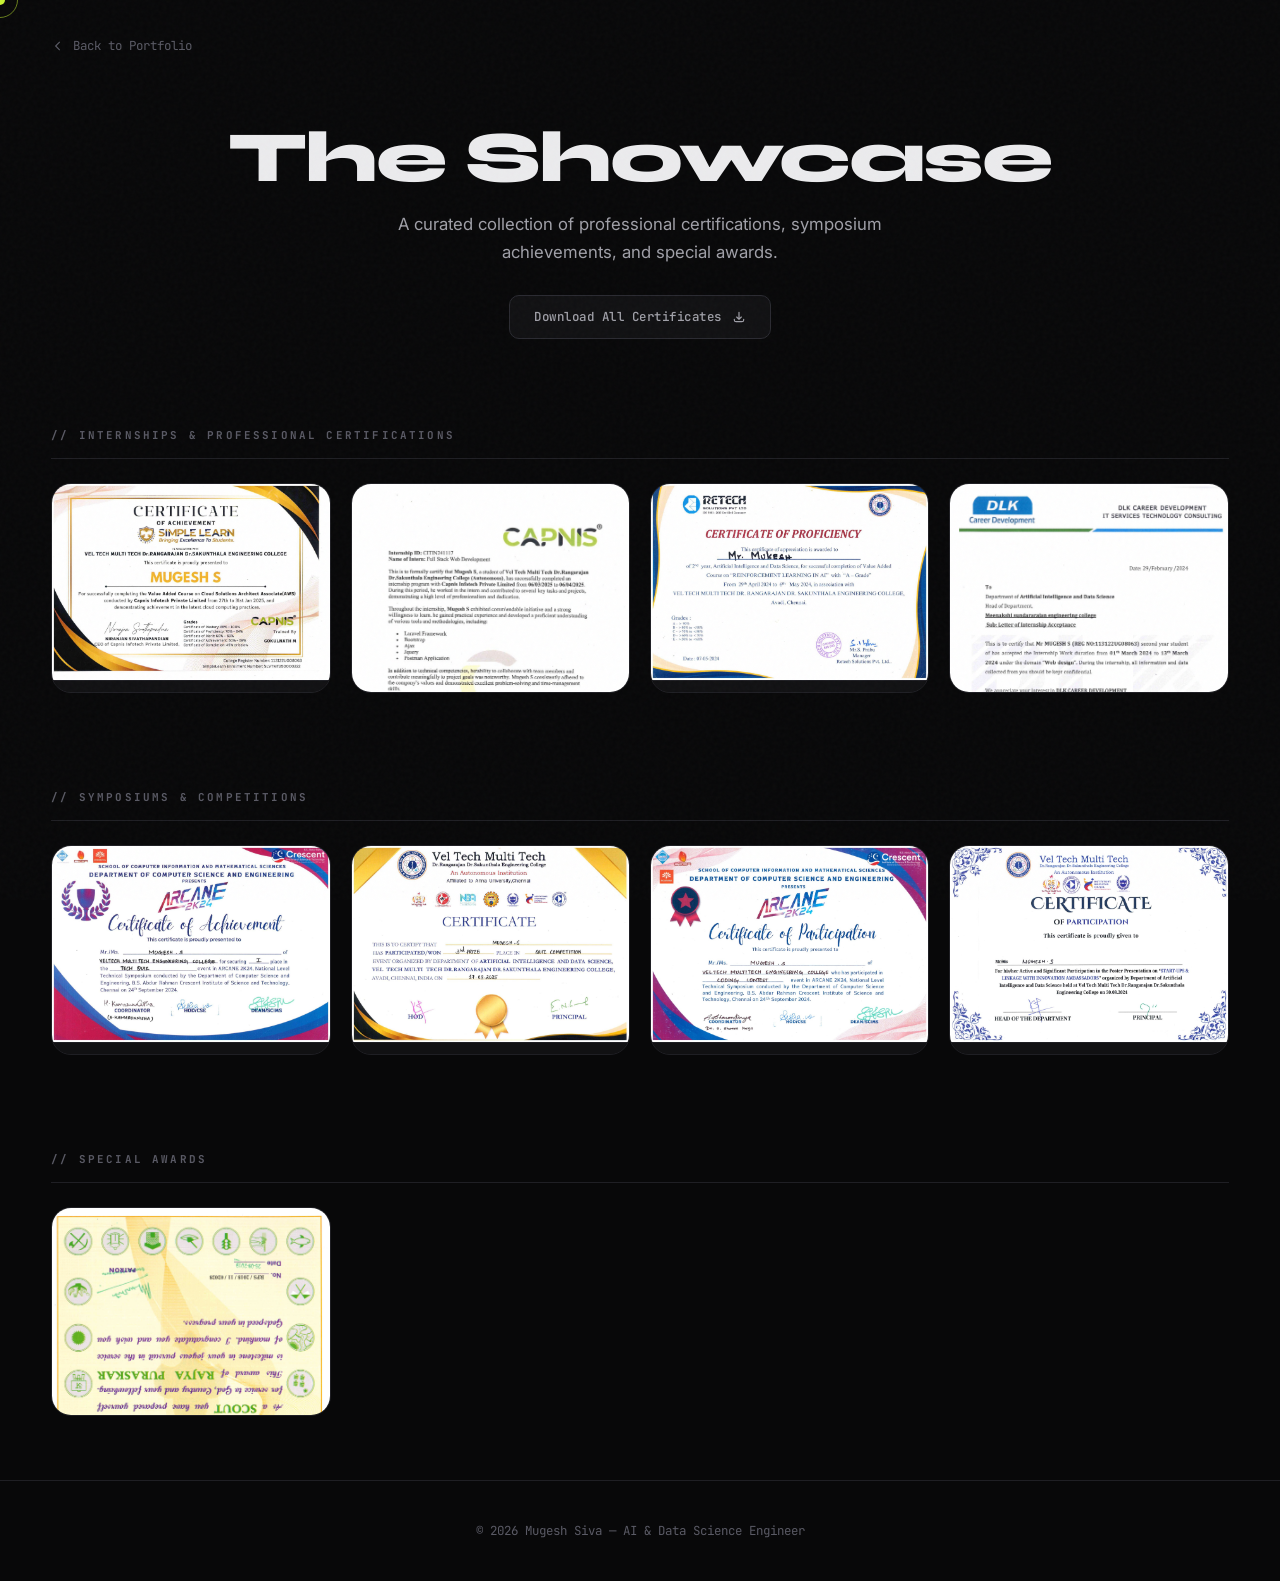
==== commit 231bbfaa: "refine: remove AI glows, clean contact section, polish typography and micro-interactions - Strip dup" ====
--- a/certificates.html
+++ b/certificates.html
@@ -5,81 +5,23 @@
   <meta charset="UTF-8">
   <meta name="viewport" content="width=device-width, initial-scale=1.0">
   <title>Certificates Gallery | Mugesh Siva</title>
+  <meta name="description" content="Professional certifications, symposium achievements, and special awards earned by Mugesh Siva — AI & Data Science Engineer.">
   <link rel="preconnect" href="https://fonts.googleapis.com">
   <link rel="preconnect" href="https://fonts.gstatic.com" crossorigin>
   <link href="https://fonts.googleapis.com/css2?family=Inter:wght@300;400;500;600&family=JetBrains+Mono:wght@400;700&family=Syne:wght@600;800&display=swap" rel="stylesheet">
   <link rel="stylesheet" href="css/style.css">
   <style>
-    /* Certificates Page Specific Styles */
-    * {
-      cursor: none !important;
-    }
+    /* ── Certificates Page ── */
+    * { cursor: none !important; }
+
     body {
       background: var(--bg);
       color: var(--text);
       overflow-x: hidden;
-      position: relative;
-    }
-
-    /* Ambient Light Particles */
-    .ambient-particles {
-      position: fixed;
-      inset: 0;
-      z-index: 0;
-      pointer-events: none;
-      overflow: hidden;
-    }
-
-    .particle {
-      position: absolute;
-      border-radius: 50%;
-      background: var(--accent);
-      filter: blur(40px);
-      opacity: 0.15;
-      animation: float 20s infinite ease-in-out alternate;
-    }
-
-    .particle-1 {
-      width: 400px;
-      height: 400px;
-      top: -10%;
-      left: -10%;
-      animation-delay: 0s;
-      background: var(--accent);
-    }
-    
-    .particle-2 {
-      width: 500px;
-      height: 500px;
-      bottom: -20%;
-      right: -10%;
-      animation-delay: -5s;
-      background: rgba(100, 255, 100, 0.4);
-    }
-    
-    .particle-3 {
-      width: 300px;
-      height: 300px;
-      top: 40%;
-      left: 60%;
-      animation-delay: -10s;
-      opacity: 0.1;
-    }
-
-    @keyframes float {
-      0% {
-        transform: translate(0, 0) scale(1);
-      }
-      50% {
-        transform: translate(5vw, 10vh) scale(1.1);
-      }
-      100% {
-        transform: translate(-10vw, 5vh) scale(0.9);
-      }
     }
 
     .gallery-header {
-      padding: 120px 4vw 60px;
+      padding: 120px 4vw 56px;
       text-align: center;
       position: relative;
       z-index: 1;
@@ -90,201 +32,143 @@
       font-size: clamp(2.5rem, 6vw, 4.5rem);
       font-weight: 800;
       color: var(--text);
-      margin-bottom: 16px;
-      line-height: 1.1;
-      text-transform: uppercase;
+      margin-bottom: 14px;
+      line-height: 1.05;
+      letter-spacing: -0.03em;
     }
 
     .gallery-subtitle {
-      font-size: clamp(1rem, 1.5vw, 1.25rem);
+      font-size: 1.05rem;
       color: var(--text-2);
-      max-width: 600px;
-      margin: 0 auto;
-    }
+      max-width: 560px;
+      margin: 0 auto 28px;
+      line-height: 1.7;
+    }
+
+    .back-btn {
+      position: absolute;
+      top: 36px;
+      left: 4vw;
+      display: inline-flex;
+      align-items: center;
+      gap: 8px;
+      color: var(--text-3);
+      text-decoration: none;
+      font-family: var(--font-mono);
+      font-size: 0.78rem;
+      transition: color 0.2s, gap 0.2s;
+      z-index: 10;
+    }
+
+    .back-btn:hover { color: var(--accent); gap: 12px; }
+    .back-btn svg { width: 14px; height: 14px; }
 
     .download-all-btn {
       display: inline-flex;
       align-items: center;
-      gap: 12px;
-      margin-top: 30px;
-      padding: 16px 32px;
-      background: rgba(20, 20, 20, 0.6);
-      backdrop-filter: blur(10px);
-      border: 1px solid rgba(200, 241, 53, 0.3);
-      border-radius: 50px;
-      color: #fff;
+      gap: 10px;
+      padding: 11px 24px;
+      background: var(--surface);
+      border: 1px solid var(--border-2);
+      border-radius: 10px;
+      color: var(--text-2);
       font-family: var(--font-mono);
-      font-size: 1rem;
+      font-size: 0.78rem;
       font-weight: 500;
+      letter-spacing: 0.04em;
       text-decoration: none;
-      transition: all 0.4s var(--ease-spring);
-      position: relative;
-      overflow: hidden;
-      z-index: 2;
-    }
-
-    .download-all-btn::before {
-      content: '';
-      position: absolute;
-      inset: 0;
-      background: radial-gradient(circle at center, rgba(200, 241, 53, 0.15) 0%, transparent 70%);
-      opacity: 0;
-      transition: opacity 0.4s ease;
+      transition: border-color 0.2s, color 0.2s, transform 0.2s var(--ease-out);
     }
 
     .download-all-btn:hover {
-      transform: translateY(-5px);
       border-color: var(--accent);
-      box-shadow: 0 15px 30px rgba(0, 0, 0, 0.4), 0 0 20px rgba(200, 241, 53, 0.2);
       color: var(--accent);
-    }
-
-    .download-all-btn:hover::before {
-      opacity: 1;
-    }
-
-    .download-all-btn svg {
-      width: 20px;
-      height: 20px;
-      transition: transform 0.4s var(--ease-spring);
-    }
-
-    .download-all-btn:hover svg {
-      transform: translateY(2px) scale(1.1);
-    }
-
-    .back-btn {
-      position: absolute;
-      top: 40px;
-      left: 4vw;
-      display: inline-flex;
-      align-items: center;
-      gap: 8px;
-      color: var(--text-2);
-      text-decoration: none;
-      font-family: var(--font-mono);
-      font-size: 0.85rem;
-      transition: color 0.3s;
-      z-index: 10;
-    }
-
-    .back-btn:hover {
-      color: var(--accent);
-    }
-
-    .back-btn svg {
-      width: 16px;
-      height: 16px;
-    }
-
-    .cert-section {
-      padding: 40px 4vw 80px;
-      position: relative;
-      z-index: 1;
-    }
+      transform: translateY(-2px);
+    }
+
+    .download-all-btn svg { width: 14px; height: 14px; }
+
+    /* ── Cert Sections ── */
+    .cert-section { padding: 32px 4vw 64px; }
 
     .cert-category-title {
       font-family: var(--font-mono);
-      color: var(--accent);
-      font-size: 1.1rem;
-      margin-bottom: 30px;
+      color: var(--text-3);
+      font-size: 0.68rem;
+      margin-bottom: 24px;
       text-transform: uppercase;
-      letter-spacing: 0.1em;
-      border-bottom: 1px solid rgba(255, 255, 255, 0.1);
-      padding-bottom: 16px;
+      letter-spacing: 0.2em;
+      border-bottom: 1px solid var(--border);
+      padding-bottom: 14px;
     }
 
     .cert-grid {
       display: grid;
       grid-template-columns: repeat(4, 1fr);
-      gap: 30px;
-    }
-    @media (max-width: 1100px) {
-      .cert-grid { grid-template-columns: repeat(2, 1fr); }
-    }
-    @media (max-width: 768px) {
-      .cert-grid { grid-template-columns: 1fr; }
-    }
+      gap: 20px;
+    }
+
+    @media (max-width: 1200px) { .cert-grid { grid-template-columns: repeat(3, 1fr); } }
+    @media (max-width: 900px)  { .cert-grid { grid-template-columns: repeat(2, 1fr); } }
+    @media (max-width: 480px)  { .cert-grid { grid-template-columns: 1fr; } }
 
     .cert-card {
       position: relative;
+      background: var(--surface);
+      border: 1px solid var(--border);
       border-radius: var(--radius-lg);
       overflow: hidden;
-      background: rgba(20, 20, 20, 0.6);
-      backdrop-filter: blur(10px);
-      border: 1px solid var(--border);
       cursor: pointer;
-      transition: transform 0.4s var(--ease-spring), border-color 0.4s, box-shadow 0.4s;
-    }
-
-    .cert-card::before {
-      content: '';
+      transition: border-color 0.25s, transform 0.25s var(--ease-out), box-shadow 0.25s;
+      aspect-ratio: 4/3;
+      display: flex;
+      flex-direction: column;
+    }
+
+    .cert-card:hover {
+      border-color: rgba(200, 241, 53, 0.4);
+      transform: translateY(-4px);
+      box-shadow: 0 16px 40px rgba(0, 0, 0, 0.4);
+    }
+
+    .cert-card img {
+      width: 100%;
+      flex: 1;
+      object-fit: cover;
       display: block;
-      padding-bottom: 75%; /* 4:3 aspect ratio */
-    }
-
-    .cert-card img {
-      position: absolute;
-      top: 0;
-      left: 0;
-      width: 100%;
-      height: 100%;
-      object-fit: contain;
-      padding: 20px;
-      transition: transform 0.6s var(--ease-out), filter 0.4s;
-      filter: grayscale(20%) brightness(0.9);
-    }
-
-    .cert-card:hover {
-      transform: translateY(-8px) scale(1.02);
-      border-color: rgba(200, 241, 53, 0.4);
-      box-shadow: 0 20px 40px rgba(0, 0, 0, 0.4), 0 0 0 1px rgba(200, 241, 53, 0.2);
-      z-index: 5;
-    }
-
-    .cert-card:hover img {
-      transform: scale(1.05);
-      filter: grayscale(0%) brightness(1);
-    }
+      transition: transform 0.4s var(--ease-out);
+    }
+
+    .cert-card:hover img { transform: scale(1.04); }
 
     .cert-card-info {
-      position: absolute;
-      bottom: 0;
-      left: 0;
-      width: 100%;
-      padding: 20px;
-      background: linear-gradient(to top, rgba(10, 10, 10, 0.95) 0%, rgba(10, 10, 10, 0) 100%);
-      transform: translateY(10px);
-      opacity: 0;
-      transition: transform 0.4s var(--ease-out), opacity 0.4s;
-      pointer-events: none;
-    }
-
-    .cert-card:hover .cert-card-info {
-      transform: translateY(0);
-      opacity: 1;
+      padding: 12px 16px;
+      background: var(--surface);
+      border-top: 1px solid var(--border);
     }
 
     .cert-name {
       font-family: var(--font-head);
+      font-size: 0.85rem;
       font-weight: 700;
-      font-size: 1.1rem;
-      color: #fff;
-      margin-bottom: 4px;
+      color: var(--text);
+      margin-bottom: 2px;
+      white-space: nowrap;
+      overflow: hidden;
+      text-overflow: ellipsis;
     }
 
     .cert-org {
-      font-size: 0.8rem;
-      color: var(--accent);
+      font-size: 0.7rem;
+      color: var(--text-3);
       font-family: var(--font-mono);
     }
 
-    /* Split Lightbox Styles */
+    /* ── Lightbox ── */
     .lightbox {
       position: fixed;
       inset: 0;
-      background: rgba(0, 0, 0, 0.95);
-      backdrop-filter: blur(10px);
+      background: rgba(0, 0, 0, 0.92);
       z-index: 9999;
       display: flex;
       align-items: center;
@@ -294,31 +178,24 @@
       transition: opacity 0.3s;
     }
 
-    .lightbox.active {
-      opacity: 1;
-      pointer-events: all;
-    }
+    .lightbox.active { opacity: 1; pointer-events: all; }
 
     .lightbox-close {
       position: absolute;
-      top: 30px;
+      top: 24px;
       right: 4vw;
-      color: #fff;
-      font-size: 2.5rem;
+      color: var(--text-2);
+      font-size: 2rem;
       line-height: 1;
       cursor: pointer;
       background: none;
       border: none;
-      opacity: 0.6;
-      transition: opacity 0.3s, color 0.3s, transform 0.3s;
+      opacity: 0.7;
+      transition: opacity 0.2s, color 0.2s;
       z-index: 10001;
     }
 
-    .lightbox-close:hover {
-      opacity: 1;
-      color: var(--accent);
-      transform: scale(1.1);
-    }
+    .lightbox-close:hover { opacity: 1; color: var(--accent); }
 
     .lightbox-content {
       display: flex;
@@ -330,18 +207,16 @@
       max-width: 1200px;
       height: 80vh;
       overflow: hidden;
-      box-shadow: 0 30px 80px rgba(0, 0, 0, 0.9), 0 0 0 1px rgba(200, 241, 53, 0.15);
-      transform: scale(0.95) translateY(20px);
-      transition: transform 0.4s var(--ease-spring);
-    }
-
-    .lightbox.active .lightbox-content {
-      transform: scale(1) translateY(0);
-    }
+      box-shadow: 0 24px 64px rgba(0, 0, 0, 0.8);
+      transform: scale(0.96) translateY(16px);
+      transition: transform 0.35s var(--ease-spring);
+    }
+
+    .lightbox.active .lightbox-content { transform: scale(1) translateY(0); }
 
     .lightbox-left {
       flex: 1;
-      background: #050505;
+      background: #040404;
       position: relative;
       display: flex;
       align-items: center;
@@ -364,130 +239,111 @@
       max-height: 100%;
       object-fit: contain;
       border-radius: 4px;
-      box-shadow: 0 10px 30px rgba(0,0,0,0.5);
     }
 
     .fullscreen-btn {
       position: absolute;
-      top: 0px;
-      right: 0px;
-      background: rgba(20, 20, 20, 0.8);
-      border: 1px solid rgba(255, 255, 255, 0.15);
-      color: #fff;
-      width: 44px;
-      height: 44px;
+      top: 0;
+      right: 0;
+      background: var(--surface);
+      border: 1px solid var(--border-2);
+      color: var(--text-2);
+      width: 38px;
+      height: 38px;
       border-radius: 8px;
       display: flex;
       align-items: center;
       justify-content: center;
       cursor: pointer;
-      backdrop-filter: blur(8px);
-      transition: all 0.3s;
+      transition: border-color 0.2s, color 0.2s;
       z-index: 10;
     }
 
-    .fullscreen-btn:hover {
-      background: var(--accent);
-      color: #000;
-      border-color: var(--accent);
-      transform: scale(1.1);
-    }
-
-    .fullscreen-btn svg {
-      width: 22px;
-      height: 22px;
-    }
+    .fullscreen-btn:hover { border-color: var(--accent); color: var(--accent); }
+    .fullscreen-btn svg { width: 16px; height: 16px; }
 
     .lightbox-right {
-      width: 400px;
-      padding: 50px 40px;
+      width: 380px;
+      flex-shrink: 0;
+      padding: 48px 36px;
       display: flex;
       flex-direction: column;
       justify-content: center;
-      background: linear-gradient(135deg, var(--surface) 0%, #0a0a0a 100%);
+      background: var(--surface);
+      overflow-y: auto;
     }
 
     .lightbox-badge {
       display: inline-block;
-      padding: 6px 14px;
-      background: rgba(200, 241, 53, 0.1);
-      color: var(--accent);
+      padding: 4px 10px;
+      background: var(--surface-2);
+      color: var(--text-3);
       font-family: var(--font-mono);
-      font-size: 0.75rem;
-      border-radius: 20px;
-      margin-bottom: 24px;
+      font-size: 0.65rem;
+      border-radius: 4px;
+      margin-bottom: 18px;
       width: fit-content;
-      border: 1px solid rgba(200, 241, 53, 0.2);
+      border: 1px solid var(--border-2);
       text-transform: uppercase;
-      letter-spacing: 0.05em;
+      letter-spacing: 0.1em;
     }
 
     .lightbox-title {
       font-family: var(--font-head);
       font-weight: 800;
-      font-size: 2.2rem;
+      font-size: 1.8rem;
       color: var(--text);
       line-height: 1.1;
-      margin-bottom: 12px;
+      margin-bottom: 10px;
     }
 
     .lightbox-org {
-      font-size: 1.1rem;
-      color: var(--accent);
-      margin-bottom: 24px;
+      font-size: 0.88rem;
+      color: var(--text-2);
+      margin-bottom: 20px;
       font-family: var(--font-mono);
-      opacity: 0.9;
     }
 
     .lightbox-desc {
-      font-size: 0.95rem;
+      font-size: 0.9rem;
       color: var(--text-2);
       line-height: 1.7;
-      margin-bottom: 40px;
+      margin-bottom: 32px;
     }
 
     .overlay-btn {
       display: inline-flex;
       align-items: center;
       justify-content: center;
-      padding: 14px 24px;
+      gap: 8px;
+      padding: 12px 22px;
       border-radius: 8px;
       font-family: var(--font-mono);
-      font-size: 0.95rem;
+      font-size: 0.82rem;
       font-weight: 500;
       text-decoration: none;
-      transition: all 0.3s;
+      transition: transform 0.2s, box-shadow 0.2s;
       cursor: pointer;
     }
 
     .overlay-btn-primary {
       background: var(--accent);
       color: #000;
-      border: 1px solid transparent;
+      border: none;
     }
 
     .overlay-btn-primary:hover {
-      box-shadow: 0 6px 24px var(--accent-glow);
       transform: translateY(-2px);
+      box-shadow: 0 8px 24px rgba(200, 241, 53, 0.2);
     }
 
     @media (max-width: 900px) {
-      .lightbox-content {
-        flex-direction: column;
-        height: 90vh;
-        overflow-y: auto;
-      }
-      .lightbox-right {
-        width: 100%;
-        padding: 30px;
-      }
-      .lightbox-left {
-        min-height: 40vh;
-        padding: 20px;
-      }
-    }
-
-    /* True Fullscreen Modal */
+      .lightbox-content { flex-direction: column; height: 90vh; overflow-y: auto; }
+      .lightbox-right { width: 100%; padding: 28px; }
+      .lightbox-left { min-height: 40vh; padding: 20px; }
+    }
+
+    /* ── True Fullscreen ── */
     .true-fullscreen {
       position: fixed;
       inset: 0;
@@ -501,10 +357,7 @@
       transition: opacity 0.3s;
     }
 
-    .true-fullscreen.active {
-      opacity: 1;
-      pointer-events: all;
-    }
+    .true-fullscreen.active { opacity: 1; pointer-events: all; }
 
     .true-fullscreen img {
       max-width: 95vw;
@@ -515,19 +368,9 @@
 </head>
 
 <body>
-  <!-- Custom Cursor (same IDs as index.html so main.js picks them up) -->
+  <div id="scroll-progress"></div>
   <div id="cursor"></div>
   <div id="cursor-ring"></div>
-
-  <!-- Background Ambient Particles -->
-  <div class="ambient-particles">
-    <div class="particle particle-1"></div>
-    <div class="particle particle-2"></div>
-    <div class="particle particle-3"></div>
-  </div>
-
-  <!-- Background Grid -->
-  <div class="bg-grid"></div>
 
   <header class="gallery-header">
     <a href="index.html" class="back-btn" data-hover="true">
@@ -538,7 +381,7 @@
     </a>
     <h1 class="gallery-title">The Showcase</h1>
     <p class="gallery-subtitle">A curated collection of professional certifications, symposium achievements, and special awards.</p>
-    
+
     <a href="assets/certificates/Mugesh_Siva_Certificates.zip" download class="download-all-btn" data-hover="true">
       Download All Certificates
       <svg fill="none" stroke="currentColor" stroke-width="2" viewBox="0 0 24 24">
@@ -610,24 +453,24 @@
         <div class="cert-card" data-hover="true"
              data-src="assets/certificates/cert3.jpg"
              data-pdf="assets/certificates/cert3.pdf"
-             data-title="1st Place - Tech Quiz"
+             data-title="1st Place — Tech Quiz"
              data-org="National Symposium (ARCANE 2K24)"
              data-desc="Secured 1st Place in the National Level Technical Quiz Competition at ARCANE 2K24, demonstrating deep technical knowledge across computer science domains.">
           <img src="assets/certificates/cert3.jpg" alt="1st Place - Tech Quiz">
           <div class="cert-card-info">
-            <div class="cert-name">1st Place - Tech Quiz</div>
+            <div class="cert-name">1st Place — Tech Quiz</div>
             <div class="cert-org">National Symposium</div>
           </div>
         </div>
         <div class="cert-card" data-hover="true"
              data-src="assets/certificates/cert4.jpg"
              data-pdf="assets/certificates/cert4.pdf"
-             data-title="3rd Place - ML Quiz"
+             data-title="3rd Place — ML Quiz"
              data-org="National Symposium"
              data-desc="Secured 3rd Place in the Machine Learning specific Quiz competition, answering advanced questions on model architecture, algorithms, and data science principles.">
           <img src="assets/certificates/cert4.jpg" alt="3rd Place - ML Quiz">
           <div class="cert-card-info">
-            <div class="cert-name">3rd Place - ML Quiz</div>
+            <div class="cert-name">3rd Place — ML Quiz</div>
             <div class="cert-org">National Symposium</div>
           </div>
         </div>
@@ -678,8 +521,8 @@
     </section>
   </main>
 
-  <footer style="padding: 40px; text-align: center; border-top: 1px solid var(--border); font-size: 0.85rem; color: var(--text-2); position: relative; z-index: 1;">
-    &copy; 2026 Mugesh Siva. All rights reserved.
+  <footer style="padding: 40px; text-align: center; border-top: 1px solid var(--border); font-size: 0.78rem; color: var(--text-3); font-family: var(--font-mono);">
+    &copy; 2026 Mugesh Siva &mdash; AI &amp; Data Science Engineer
   </footer>
 
   <!-- Split View Lightbox Modal -->
@@ -701,11 +544,10 @@
         <h2 class="lightbox-title" id="lightboxTitle">Title</h2>
         <div class="lightbox-org" id="lightboxOrg">Organization</div>
         <p class="lightbox-desc" id="lightboxDesc">Description goes here</p>
-        
-        <div class="lightbox-actions">
+        <div>
           <a href="#" download target="_blank" class="overlay-btn overlay-btn-primary" id="downloadBtn" data-hover="true">
             Download Certificate
-            <svg width="18" height="18" fill="none" stroke="currentColor" stroke-width="2" viewBox="0 0 24 24" style="margin-left:8px;">
+            <svg width="16" height="16" fill="none" stroke="currentColor" stroke-width="2" viewBox="0 0 24 24">
               <path d="M4 16v1a3 3 0 003 3h10a3 3 0 003-3v-1m-4-4l-4 4m0 0l-4-4m4 4V4"/>
             </svg>
           </a>
@@ -720,14 +562,9 @@
     <img src="" alt="Full Screen Certificate" id="trueFullscreenImg">
   </div>
 
-  <!-- Link the exact same main JS file used in index.html for perfect cursor sync -->
   <script src="js/main.js"></script>
-  
-  <!-- Lightbox Specific Logic -->
   <script>
     const certCards = document.querySelectorAll('.cert-card');
-    
-    // Split Lightbox Elements
     const lightbox = document.getElementById('lightbox');
     const lightboxImg = document.getElementById('lightboxImg');
     const lightboxTitle = document.getElementById('lightboxTitle');
@@ -736,31 +573,19 @@
     const downloadBtn = document.getElementById('downloadBtn');
     const lightboxClose = document.getElementById('lightboxClose');
     const fullscreenBtn = document.getElementById('fullscreenBtn');
-
-    // True Fullscreen Elements
     const trueFullscreen = document.getElementById('trueFullscreen');
     const trueFullscreenImg = document.getElementById('trueFullscreenImg');
     const trueFullscreenClose = document.getElementById('trueFullscreenClose');
 
-    // Open Split Lightbox
     certCards.forEach(card => {
       card.addEventListener('click', () => {
-        const src = card.getAttribute('data-src');
-        const title = card.getAttribute('data-title');
-        const org = card.getAttribute('data-org');
-        const desc = card.getAttribute('data-desc');
-
-        lightboxImg.src = src;
-        lightboxTitle.textContent = title;
-        lightboxOrg.textContent = org;
-        lightboxDesc.textContent = desc;
-        
-        // Setup download button to point to actual PDF
+        lightboxImg.src = card.getAttribute('data-src');
+        lightboxTitle.textContent = card.getAttribute('data-title');
+        lightboxOrg.textContent = card.getAttribute('data-org');
+        lightboxDesc.textContent = card.getAttribute('data-desc');
         const pdfSrc = card.getAttribute('data-pdf');
-        downloadBtn.href = pdfSrc || src; // Fallback to img if pdf missing
-        downloadBtn.target = "_blank"; // Ensure it doesn't take over current window
-        downloadBtn.download = title.replace(/\s+/g, '_') + '_Certificate.pdf';
-
+        downloadBtn.href = pdfSrc || card.getAttribute('data-src');
+        downloadBtn.download = card.getAttribute('data-title').replace(/\s+/g, '_') + '_Certificate.pdf';
         lightbox.classList.add('active');
         document.body.style.overflow = 'hidden';
       });
@@ -773,12 +598,8 @@
     };
 
     lightboxClose.addEventListener('click', closeLightbox);
-    
-    lightbox.addEventListener('click', (e) => {
-      if (e.target === lightbox) closeLightbox();
-    });
-
-    // Fullscreen Logic
+    lightbox.addEventListener('click', e => { if (e.target === lightbox) closeLightbox(); });
+
     fullscreenBtn.addEventListener('click', () => {
       trueFullscreenImg.src = lightboxImg.src;
       trueFullscreen.classList.add('active');
@@ -790,22 +611,16 @@
     };
 
     trueFullscreenClose.addEventListener('click', closeTrueFullscreen);
-    trueFullscreen.addEventListener('click', (e) => {
-      if (e.target === trueFullscreen || e.target === trueFullscreenImg) {
-        closeTrueFullscreen();
-      }
+    trueFullscreen.addEventListener('click', e => {
+      if (e.target === trueFullscreen || e.target === trueFullscreenImg) closeTrueFullscreen();
     });
 
-    // Keyboard support
-    document.addEventListener('keydown', (e) => {
+    document.addEventListener('keydown', e => {
       if (e.key === 'Escape') {
-        if (trueFullscreen.classList.contains('active')) {
-          closeTrueFullscreen();
-        } else if (lightbox.classList.contains('active')) {
-          closeLightbox();
-        }
+        if (trueFullscreen.classList.contains('active')) closeTrueFullscreen();
+        else if (lightbox.classList.contains('active')) closeLightbox();
       }
     });
   </script>
 </body>
-</html>
+</html>
--- a/css/style.css
+++ b/css/style.css
@@ -35,6 +35,7 @@
 
   --font-head: 'Syne', sans-serif;
   --font-body: 'Inter', sans-serif;
+  --font-sans: 'Inter', sans-serif;
   --font-mono: 'JetBrains Mono', monospace;
 
   --ease-out: cubic-bezier(0.16, 1, 0.3, 1);
@@ -331,10 +332,28 @@
   color: var(--text-2);
   transition: color 0.2s;
   font-family: var(--font-mono);
+  position: relative;
+  padding-bottom: 2px;
+}
+
+.nav-links a::after {
+  content: '';
+  position: absolute;
+  bottom: -2px;
+  left: 0;
+  width: 0;
+  height: 1px;
+  background: var(--accent);
+  transition: width 0.25s var(--ease-out);
 }
 
 .nav-links a:hover {
   color: var(--accent);
+}
+
+.nav-links a:hover::after,
+.nav-links a.active::after {
+  width: 100%;
 }
 
 .nav-cta {
@@ -369,7 +388,7 @@
   transition: transform 0.3s, opacity 0.3s;
 }
 
-/* â”€â”€ HERO â”€â”€â”€â”€â”€â”€â”€â”€â”€â”€â”€â”€â”€â”€â”€â”€â”€â”€â”€â”€â”€â”€â”€â”€â”€â”€â”€â”€â”€â”€â”€â”€â”€â”€â”€â”€â”€â”€â”€â”€â”€â”€â”€â”€â”€â”€â”€â”€â”€â”€â”€ */
+/* ── HERO ───────────────────────────────────────────────────────────────────── */
 #hero {
   min-height: 100vh;
   display: flex;
@@ -416,7 +435,7 @@
   color: var(--accent);
 }
 
-/* â”€â”€ Skill strip below name â”€â”€â”€â”€â”€â”€â”€â”€â”€â”€â”€â”€â”€â”€â”€â”€â”€â”€â”€â”€â”€â”€â”€â”€â”€â”€â”€â”€â”€â”€â”€â”€â”€â”€â”€ */
+/* ── Skill strip below name ───────────────────────────────────────────────── */
 .hero-skill-cycle {
   display: flex;
   align-items: center;
@@ -465,8 +484,8 @@
 
 .hero-descriptor {
   font-family: var(--font-mono);
-  font-size: 1rem;
-  color: var(--text-3);
+  font-size: 0.9rem;
+  color: var(--text-2);
   margin-bottom: 48px;
   opacity: 0;
   animation: fadeUp 0.7s var(--ease-out) 0.85s forwards;
@@ -572,7 +591,7 @@
   position: absolute;
   inset: -1px;
   border-radius: var(--radius-lg);
-  background: linear-gradient(135deg, var(--accent) 0%, transparent 60%);
+  background: linear-gradient(145deg, rgba(200, 241, 53, 0.35) 0%, transparent 55%);
   z-index: 0;
 }
 
@@ -642,7 +661,7 @@
   animation: scrollPulse 2s ease infinite;
 }
 
-/* â”€â”€ ABOUT â”€â”€â”€â”€â”€â”€â”€â”€â”€â”€â”€â”€â”€â”€â”€â”€â”€â”€â”€â”€â”€â”€â”€â”€â”€â”€â”€â”€â”€â”€â”€â”€â”€â”€â”€â”€â”€â”€â”€â”€â”€â”€â”€â”€â”€â”€â”€â”€â”€â”€ */
+/* ── ABOUT ──────────────────────────────────────────────────────────────────── */
 #about {
   background: var(--bg-alt);
 }
@@ -672,6 +691,7 @@
   color: var(--text-2);
   line-height: 1.75;
   margin-bottom: 36px;
+  max-width: 58ch;
 }
 
 .about-stats {
@@ -748,7 +768,7 @@
   font-size: 1.2rem;
 }
 
-/* â”€â”€ TIMELINE — True alternating 3-column layout â”€â”€â”€â”€â”€â”€â”€â”€â”€â”€â”€ */
+/* ── TIMELINE — True alternating 3-column layout ───────────────────────────── */
 #timeline {
   background: var(--bg);
 }
@@ -760,7 +780,7 @@
   padding: 4px 0 60px;
 }
 
-/* â”€ Central spine â”€ */
+/* ── Central spine ── */
 .ti-track {
   position: absolute;
   left: 50%;
@@ -782,12 +802,11 @@
   width: 2px;
   height: 0;
   transform: translateX(-50%);
-  background: linear-gradient(to bottom, var(--accent), rgba(200, 241, 53, 0.4));
+  background: linear-gradient(to bottom, var(--accent), rgba(200, 241, 53, 0.3));
   transition: height 0.1s linear;
-  box-shadow: 0 0 12px rgba(200, 241, 53, 0.5), 0 0 4px rgba(200, 241, 53, 0.8);
-}
-
-/* â”€ Year group divider â”€ */
+}
+
+/* ── Year group divider ── */
 .ti-year {
   display: flex;
   align-items: center;
@@ -826,7 +845,7 @@
   border-radius: 100px;
 }
 
-/* â”€ Each row: 3-column grid (left | spine | right) â”€ */
+/* ── Each row: 3-column grid (left | spine | right) ── */
 .ti {
   display: grid;
   grid-template-columns: 1fr 44px 1fr;
@@ -840,7 +859,7 @@
   margin-bottom: 0;
 }
 
-/* â”€ Spine column (always col-2 in DOM) â”€ */
+/* ── Spine column (always col-2 in DOM) ── */
 .ti-spine {
   display: flex;
   flex-direction: column;
@@ -850,7 +869,7 @@
   z-index: 4;
 }
 
-/* â”€ Dot â”€ */
+/* ── Dot ── */
 .ti-dot {
   width: 16px;
   height: 16px;
@@ -924,15 +943,15 @@
   background: radial-gradient(circle, rgba(196, 181, 253, 0.12) 0%, transparent 70%);
 }
 
-/* â”€ Meta (date) column â”€ */
-/* Normal: meta is col-1 â†’ date right-aligned */
+/* ── Meta (date) column ── */
+/* Normal: meta is col-1 → date right-aligned */
 .ti-meta {
   padding-top: 24px;
   padding-right: 22px;
   text-align: right;
 }
 
-/* Flip: meta is col-3 â†’ date left-aligned */
+/* Flip: meta is col-3 → date left-aligned */
 .ti.ti-flip .ti-meta {
   padding-right: 0;
   padding-left: 22px;
@@ -947,13 +966,13 @@
   line-height: 1.5;
 }
 
-/* â”€ Card column â”€ */
-/* Normal: card is col-3 â†’ indent from left */
+/* ── Card column ── */
+/* Normal: card is col-3 → indent from left */
 .ti-card {
   padding: 10px 0 10px 22px;
 }
 
-/* Flip: card is col-1 â†’ indent from right */
+/* Flip: card is col-1 → indent from right */
 .ti.ti-flip .ti-card {
   padding: 10px 22px 10px 0;
 }
@@ -969,7 +988,7 @@
   overflow: visible;
 }
 
-/* â”€ Arrow notch: right-side cards point LEFT toward spine â”€ */
+/* ── Arrow notch: right-side cards point LEFT toward spine ── */
 .ti-card-inner::before {
   content: '';
   position: absolute;
@@ -997,7 +1016,7 @@
   z-index: 3;
 }
 
-/* â”€ Left-side cards (flip) point RIGHT toward spine â”€ */
+/* ── Left-side cards (flip) point RIGHT toward spine ── */
 .ti.ti-flip .ti-card-inner::before {
   left: auto;
   right: -8px;
@@ -1123,11 +1142,10 @@
   position: fixed;
   top: 0;
   left: 0;
-  height: 3px;
+  height: 2px;
   background: var(--accent);
   width: 0%;
   z-index: 10000;
-  box-shadow: 0 0 10px var(--accent-glow);
   transition: width 0.1s ease-out;
   pointer-events: none;
 }
@@ -1173,7 +1191,7 @@
 .ti-title {
   font-family: var(--font-head);
   font-weight: 700;
-  font-size: 0.98rem;
+  font-size: 1.02rem;
   color: var(--text);
   margin-bottom: 4px;
   line-height: 1.3;
@@ -1207,7 +1225,7 @@
   box-shadow: 0 0 8px rgba(200, 241, 53, 0.5);
 }
 
-/* â”€â”€ New left-rail timeline items â”€â”€ */
+/* ── New left-rail timeline items ── */
 .timeline-item {
   display: grid;
   grid-template-columns: 148px 1fr;
@@ -1460,7 +1478,7 @@
   letter-spacing: 0.02em;
 }
 
-/* â”€â”€ PROJECTS â”€â”€â”€â”€â”€â”€â”€â”€â”€â”€â”€â”€â”€â”€â”€â”€â”€â”€â”€â”€â”€â”€â”€â”€â”€â”€â”€â”€â”€â”€â”€â”€â”€â”€â”€â”€â”€â”€â”€â”€â”€â”€â”€â”€â”€â”€â”€ */
+/* ── PROJECTS ─────────────────────────────────────────────────────────────── */
 #projects {
   background: var(--bg-alt);
 }
@@ -1501,9 +1519,9 @@
 
 /* Cool animated glow and float effect on hover */
 .bento-card:hover {
-  border-color: rgba(200, 241, 53, 0.6);
-  transform: translateY(-8px) scale(1.015);
-  box-shadow: 0 32px 80px rgba(0, 0, 0, 0.5), 0 0 0 1px rgba(200, 241, 53, 0.5), 0 0 30px rgba(200, 241, 53, 0.15);
+  border-color: rgba(200, 241, 53, 0.45);
+  transform: translateY(-6px);
+  box-shadow: 0 24px 60px rgba(0, 0, 0, 0.5), 0 0 0 1px rgba(200, 241, 53, 0.3);
   z-index: 10;
 }
 
@@ -2080,92 +2098,6 @@
   transform: translateX(0);
 }
 
-/* â”€â”€ CONTACT â”€â”€â”€â”€â”€â”€â”€â”€â”€â”€â”€â”€â”€â”€â”€â”€â”€â”€â”€â”€â”€â”€â”€â”€â”€â”€â”€â”€â”€â”€â”€â”€â”€â”€â”€â”€â”€â”€â”€â”€â”€â”€â”€â”€â”€â”€â”€â”€ */
-#contact {
-  background: var(--bg-alt);
-  text-align: center;
-  padding: 140px 0;
-}
-
-.contact-eyebrow {
-  font-family: var(--font-mono);
-  font-size: 0.7rem;
-  letter-spacing: 0.2em;
-  text-transform: uppercase;
-  color: var(--accent);
-  margin-bottom: 20px;
-}
-
-.contact-title {
-  font-family: var(--font-head);
-  font-weight: 800;
-  font-size: clamp(3rem, 8vw, 6rem);
-  line-height: 1;
-  letter-spacing: -0.03em;
-  color: var(--text);
-  margin-bottom: 20px;
-}
-
-.contact-sub {
-  font-size: 1.05rem;
-  color: var(--text-2);
-  margin-bottom: 48px;
-  max-width: 480px;
-  margin-left: auto;
-  margin-right: auto;
-}
-
-.contact-cta {
-  display: inline-flex;
-  align-items: center;
-  gap: 12px;
-  padding: 18px 42px;
-  background: var(--accent);
-  color: #000;
-  border-radius: 100px;
-  font-family: var(--font-head);
-  font-weight: 700;
-  font-size: 1.1rem;
-  transition: transform 0.3s var(--ease-spring), box-shadow 0.3s;
-  margin-bottom: 64px;
-}
-
-.contact-cta:hover {
-  transform: scale(1.05);
-  box-shadow: 0 24px 60px var(--accent-glow);
-}
-
-.contact-links {
-  display: flex;
-  justify-content: center;
-  gap: 28px;
-  flex-wrap: wrap;
-}
-
-.contact-link {
-  display: flex;
-  align-items: center;
-  gap: 8px;
-  font-family: var(--font-mono);
-  font-size: 0.8rem;
-  color: var(--text-3);
-  padding: 10px 18px;
-  border: 1px solid var(--border);
-  border-radius: var(--radius);
-  transition: color 0.2s, border-color 0.2s, transform 0.2s;
-}
-
-.contact-link:hover {
-  color: var(--accent);
-  border-color: var(--accent);
-  transform: translateY(-3px);
-}
-
-.contact-link svg {
-  width: 14px;
-  height: 14px;
-}
-
 /* â”€â”€ FOOTER â”€â”€â”€â”€â”€â”€â”€â”€â”€â”€â”€â”€â”€â”€â”€â”€â”€â”€â”€â”€â”€â”€â”€â”€â”€â”€â”€â”€â”€â”€â”€â”€â”€â”€â”€â”€â”€â”€â”€â”€â”€â”€â”€â”€â”€â”€â”€â”€â”€ */
 footer {
   padding: 28px 0;
@@ -2891,37 +2823,158 @@
   }
 }
 
-/* -- Contact Form -- */
+/* ── CONTACT ──────────────────────────────────────────────────────────── */
+#contact {
+  position: relative;
+  background: var(--bg-alt);
+  padding: 160px 0;
+  overflow: hidden;
+}
+
 .contact-container {
+  position: relative;
+  z-index: 1;
   display: grid;
   grid-template-columns: 1fr 1fr;
-  gap: 60px;
-  align-items: start;
-}
-
-.contact-info-links {
-  margin-top: 40px;
+  gap: 80px;
+  align-items: center;
+}
+
+/* Left Side - Typography */
+.contact-eyebrow {
+  display: flex;
+  align-items: center;
+  font-family: var(--font-mono);
+  font-size: 0.8rem;
+  letter-spacing: 0.2em;
+  text-transform: uppercase;
+  color: var(--text-2);
+  margin-bottom: 24px;
+}
+
+.contact-title {
+  font-family: var(--font-head);
+  font-weight: 800;
+  font-size: clamp(3.5rem, 6vw, 5.5rem);
+  line-height: 1.05;
+  letter-spacing: -0.04em;
+  color: var(--text);
+  margin-bottom: 24px;
+}
+
+.contact-sub {
+  font-size: 1.15rem;
+  color: var(--text-2);
+  line-height: 1.6;
+  margin-bottom: 56px;
+  max-width: 480px;
+}
+
+/* Contact Cards (Email & Phone) */
+.contact-info-grid {
   display: flex;
   flex-direction: column;
   gap: 16px;
-}
-
-.social-links {
-  display: flex;
+  margin-bottom: 32px;
+}
+
+.contact-card {
+  display: flex;
+  align-items: center;
   gap: 20px;
-  margin-top: 20px;
+  background: var(--surface);
+  border: 1px solid var(--border);
+  padding: 16px 24px;
+  border-radius: 12px;
+  text-decoration: none;
+  transition: border-color 0.2s, background-color 0.2s;
+}
+
+.contact-card:hover {
+  background: var(--surface-2);
+  border-color: var(--accent);
+}
+
+.contact-card-icon {
+  display: flex;
+  justify-content: center;
+  align-items: center;
+  width: 48px;
+  height: 48px;
+  background: var(--surface-2);
+  color: var(--text);
+  border-radius: 8px;
+}
+
+.contact-card-content {
+  display: flex;
+  flex-direction: column;
+  gap: 4px;
+}
+
+.contact-card-label {
+  font-family: var(--font-mono);
+  font-size: 0.75rem;
+  text-transform: uppercase;
+  letter-spacing: 0.1em;
+  color: var(--text-3);
+}
+
+.contact-card-value {
+  font-family: var(--font-sans);
+  font-size: 1.1rem;
+  font-weight: 500;
+  color: var(--text);
+  letter-spacing: -0.01em;
+}
+
+/* Social Pills */
+.social-pills {
+  display: flex;
+  flex-wrap: wrap;
+  gap: 12px;
+}
+
+.social-pill {
+  display: inline-flex;
+  align-items: center;
+  gap: 10px;
+  padding: 12px 24px;
+  background: var(--surface);
+  border: 1px solid var(--border);
+  border-radius: 100px;
+  color: var(--text);
+  font-family: var(--font-sans);
+  font-weight: 500;
+  font-size: 0.95rem;
+  text-decoration: none;
+  transition: all 0.2s;
+}
+
+.social-pill svg {
+  width: 18px;
+  height: 18px;
+}
+
+.social-pill:hover {
+  background: var(--text);
+  color: var(--bg);
+  border-color: var(--text);
+}
+
+/* Right Side - Form */
+.form-wrapper {
+  position: relative;
 }
 
 .contact-form {
-  background: rgba(255, 255, 255, 0.02);
-  backdrop-filter: blur(24px);
-  -webkit-backdrop-filter: blur(24px);
+  background: var(--surface);
   border: 1px solid var(--border);
-  padding: 40px;
-  border-radius: var(--radius-xl);
+  padding: 48px;
+  border-radius: 24px;
   display: flex;
   flex-direction: column;
-  gap: 24px;
+  gap: 28px;
 }
 
 .form-group {
@@ -2930,57 +2983,206 @@
 
 .form-input {
   width: 100%;
-  background: var(--surface-2);
+  background: var(--bg);
   border: 1px solid var(--border);
   color: var(--text);
-  padding: 16px 20px;
-  border-radius: var(--radius);
+  padding: 20px 24px;
+  border-radius: 12px;
   font-family: var(--font-sans);
-  font-size: 1rem;
-  transition: border-color 0.3s, box-shadow 0.3s;
+  font-size: 1.05rem;
+  transition: border-color 0.2s;
   outline: none;
 }
 
 .form-input:focus {
-  border-color: var(--accent);
-  box-shadow: 0 0 15px var(--accent-dim);
+  border-color: var(--text);
 }
 
 .form-textarea {
   resize: vertical;
-  min-height: 120px;
+  min-height: 140px;
 }
 
 .form-label {
   position: absolute;
-  top: 16px;
-  left: 20px;
-  color: var(--text-2);
+  top: 22px;
+  left: 24px;
+  color: var(--text-3);
   pointer-events: none;
-  transition: transform 0.2s, font-size 0.2s, color 0.2s;
-  background: transparent;
-  padding: 0 4px;
-}
-
-/* Floating label logic */
-.form-input:focus~.form-label,
-.form-input:not(:placeholder-shown)~.form-label {
-  transform: translateY(-26px) scale(0.85);
-  background: var(--surface-2);
-  color: var(--accent);
-  border-radius: 4px;
-}
-
-.form-submit {
-  align-self: flex-start;
-  margin-top: 10px;
+  transition: all 0.2s ease-out;
+  font-size: 1.05rem;
+}
+
+/* Floating Label Magic */
+.form-input:focus ~ .form-label,
+.form-input:not(:placeholder-shown) ~ .form-label {
+  transform: translateY(-38px) scale(0.85);
+  transform-origin: left top;
+  color: var(--text);
+}
+
+/* Solid Submit Button */
+.form-submit-btn {
+  display: flex;
+  align-items: center;
+  justify-content: center;
+  gap: 12px;
+  width: 100%;
+  background: var(--text);
+  color: var(--bg);
+  border: none;
+  padding: 20px;
+  border-radius: 12px;
+  font-family: var(--font-head);
+  font-weight: 700;
+  font-size: 1.15rem;
   cursor: pointer;
-  border: none;
+  transition: background-color 0.2s;
+}
+
+.form-submit-btn:hover {
+  background: var(--text-2);
 }
 
 @media (max-width: 900px) {
   .contact-container {
     grid-template-columns: 1fr;
-    gap: 40px;
-  }
-}+    gap: 60px;
+  }
+  
+  .contact-title {
+    font-size: clamp(2.8rem, 10vw, 4rem);
+  }
+  
+  .contact-form {
+    padding: 32px 24px;
+  }
+}
+
+/* ── Section CTA Button ──────────────────────────────────────────────────── */
+.section-cta-wrap {
+  text-align: center;
+  margin-top: 56px;
+}
+
+.btn-section-cta {
+  display: inline-flex;
+  align-items: center;
+  gap: 10px;
+  padding: 14px 32px;
+  background: var(--accent);
+  color: #000;
+  border-radius: 10px;
+  font-family: var(--font-mono);
+  font-size: 0.85rem;
+  font-weight: 500;
+  letter-spacing: 0.04em;
+  text-decoration: none;
+  transition: transform 0.2s var(--ease-spring), box-shadow 0.2s;
+}
+
+.btn-section-cta:hover {
+  transform: translateY(-3px);
+  box-shadow: 0 12px 32px rgba(200, 241, 53, 0.2);
+}
+
+/* ── Stat card improved hover ────────────────────────────────────────────── */
+.stat-card:hover {
+  border-color: var(--accent);
+  background: var(--surface-2);
+}
+
+/* ── Improved skill tag hover specificity ────────────────────────────────── */
+.skill-tag:hover {
+  color: var(--accent);
+  border-color: rgba(200, 241, 53, 0.5);
+  background: var(--accent-dim);
+}
+
+/* ── Focus visible states (keyboard nav accessibility) ───────────────────── */
+a:focus-visible,
+button:focus-visible {
+  outline: 2px solid var(--accent);
+  outline-offset: 3px;
+  border-radius: 4px;
+}
+
+/* ── Sidebar link improved hover ────────────────────────────────────────── */
+.sidebar-link {
+  transition: border-color 0.2s, color 0.2s, transform 0.2s var(--ease-out);
+}
+
+/* ── Bento card: subtle image scale on non-hover too ────────────────────── */
+.bento-img {
+  opacity: 0.18;
+}
+
+/* ── Achievement active highlight ───────────────────────────────────────── */
+.achievement-item:hover,
+.achievement-item.active {
+  box-shadow: none;
+}
+
+/* ── Project preview border treatment ───────────────────────────────────── */
+.project-preview {
+  transition: box-shadow 0.3s var(--ease-out);
+}
+
+.project-preview:hover {
+  box-shadow: 0 16px 48px rgba(0, 0, 0, 0.4);
+}
+
+/* ── Smooth training module focus ───────────────────────────────────────── */
+.training-module {
+  transition: border-color 0.2s, transform 0.2s var(--ease-out), background 0.2s;
+}
+
+.training-module:hover {
+  background: var(--surface-2);
+}
+
+/* ── Nav CTA refined hover ──────────────────────────────────────────────── */
+.nav-cta:hover {
+  opacity: 1;
+  background: #b1e81a;
+  transform: translateY(-1px);
+}
+
+/* ── Scroll cue reduced visual noise ────────────────────────────────────── */
+.scroll-line {
+  background: linear-gradient(to bottom, var(--accent), transparent);
+}
+
+/* ── Timeline year badge padding fix ───────────────────────────────────── */
+.ti-year-badge {
+  white-space: nowrap;
+}
+
+/* ── Project hero bottom border treatment ───────────────────────────────── */
+.project-hero {
+  border-bottom-color: var(--border);
+}
+
+/* ── Contact section responsive ─────────────────────────────────────────── */
+@media (max-width: 768px) {
+  #contact {
+    padding: 100px 0;
+  }
+
+  .contact-sub {
+    font-size: 1rem;
+  }
+
+  .social-pills {
+    gap: 8px;
+  }
+
+  .social-pill {
+    padding: 10px 18px;
+    font-size: 0.88rem;
+  }
+
+  .contact-card-value {
+    font-size: 0.95rem;
+  }
+}
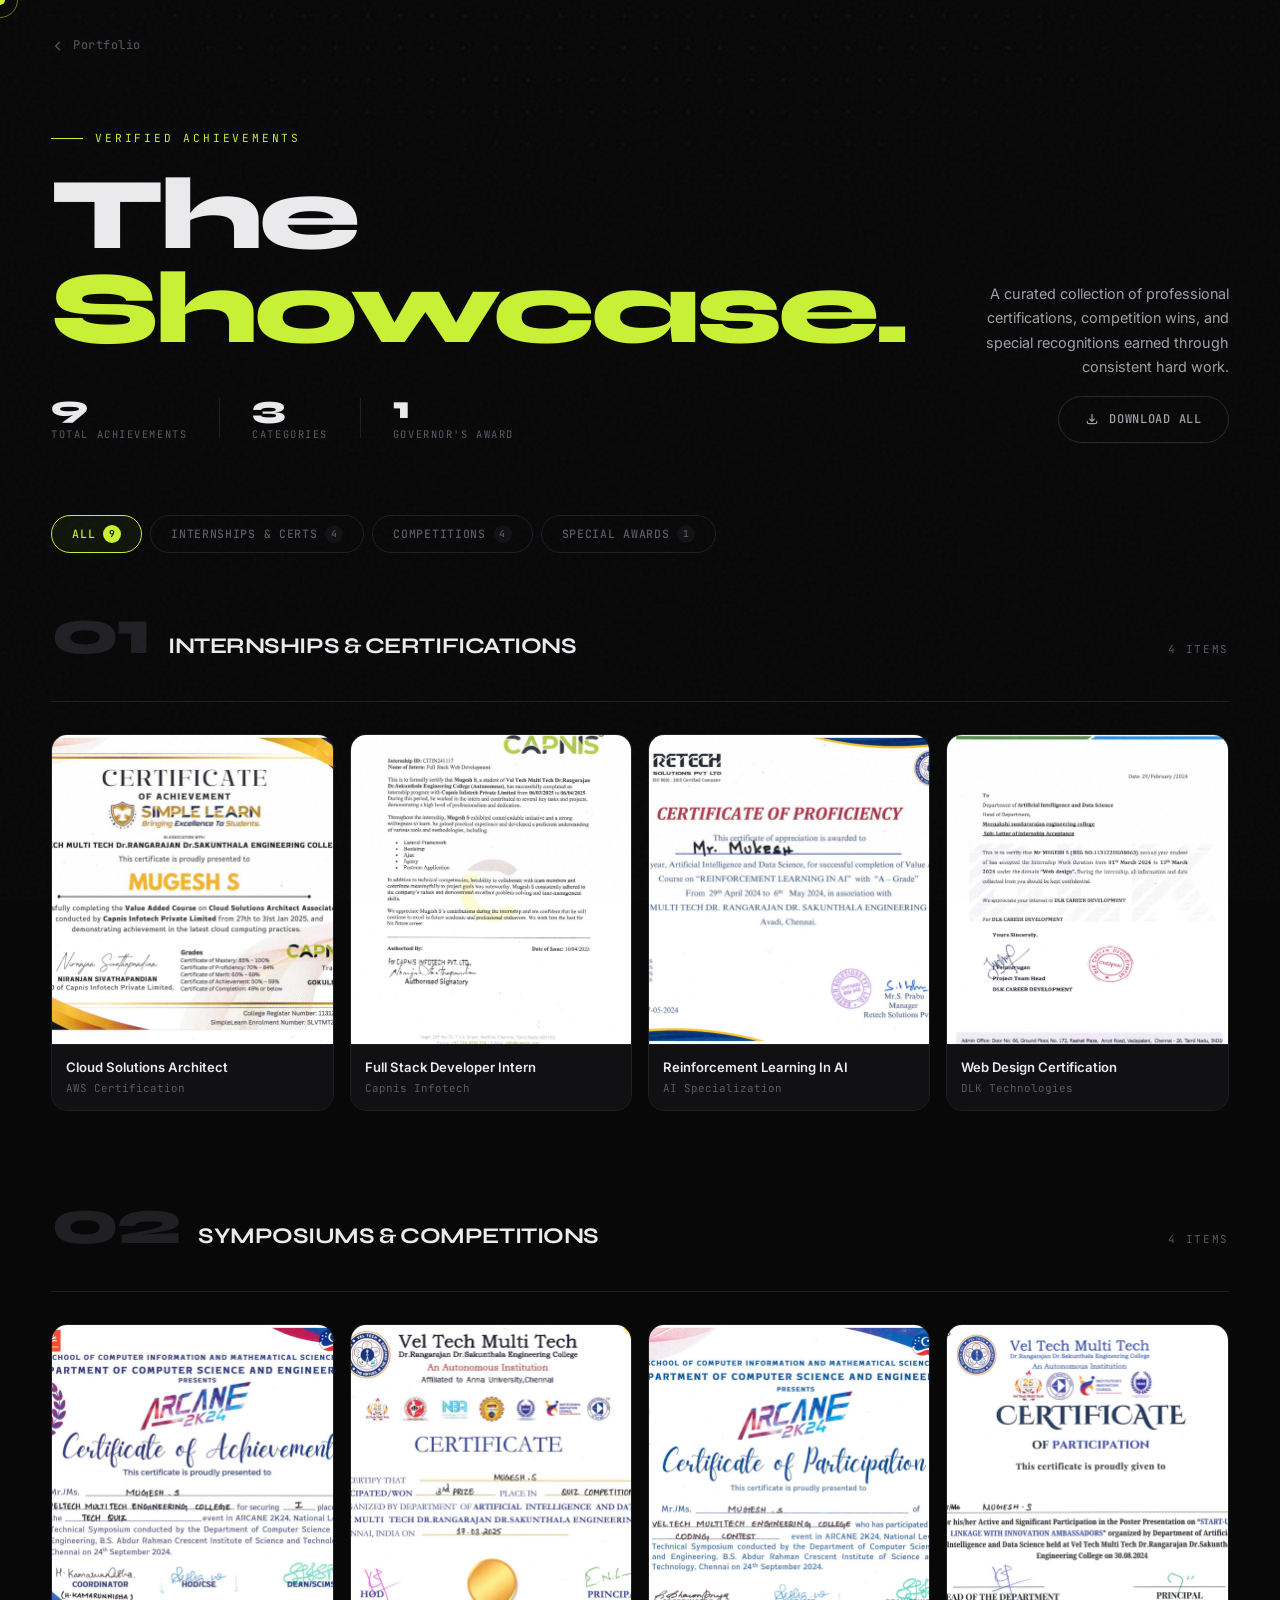
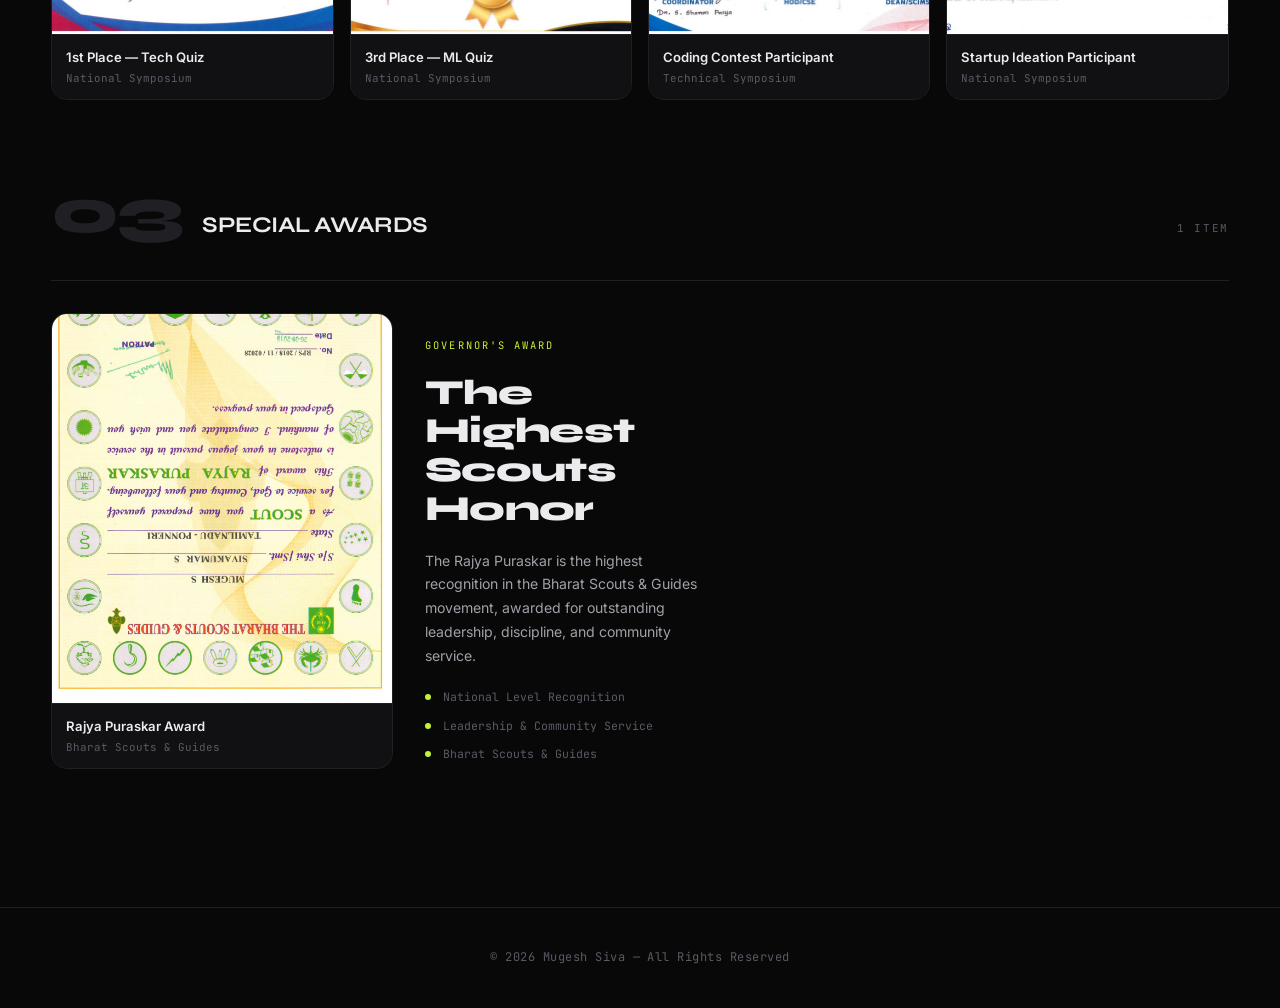
==== commit 7431869b: "feat: premium certificates page redesign with editorial layout and interactive animations" ====
--- a/certificates.html
+++ b/certificates.html
@@ -11,8 +11,10 @@
   <link href="https://fonts.googleapis.com/css2?family=Inter:wght@300;400;500;600&family=JetBrains+Mono:wght@400;700&family=Syne:wght@600;800&display=swap" rel="stylesheet">
   <link rel="stylesheet" href="css/style.css">
   <style>
-    /* ── Certificates Page ── */
-    * { cursor: none !important; }
+    /* ═══════════════════════════════════════
+       CERTIFICATES PAGE — PREMIUM EDITION
+    ═══════════════════════════════════════ */
+    * { cursor: none !important; box-sizing: border-box; }
 
     body {
       background: var(--bg);
@@ -20,32 +22,26 @@
       overflow-x: hidden;
     }
 
-    .gallery-header {
-      padding: 120px 4vw 56px;
-      text-align: center;
+    /* ── HERO HEADER ── */
+    .page-hero {
       position: relative;
-      z-index: 1;
-    }
-
-    .gallery-title {
-      font-family: var(--font-head);
-      font-size: clamp(2.5rem, 6vw, 4.5rem);
-      font-weight: 800;
-      color: var(--text);
-      margin-bottom: 14px;
-      line-height: 1.05;
-      letter-spacing: -0.03em;
-    }
-
-    .gallery-subtitle {
-      font-size: 1.05rem;
-      color: var(--text-2);
-      max-width: 560px;
-      margin: 0 auto 28px;
-      line-height: 1.7;
-    }
-
-    .back-btn {
+      padding: 130px 4vw 72px;
+      overflow: hidden;
+    }
+
+    /* Subtle animated dot-grid background */
+    .page-hero::before {
+      content: '';
+      position: absolute;
+      inset: 0;
+      background-image: radial-gradient(circle, rgba(255,255,255,0.06) 1px, transparent 1px);
+      background-size: 32px 32px;
+      mask-image: radial-gradient(ellipse 80% 60% at 50% 0%, black 30%, transparent 100%);
+      pointer-events: none;
+      z-index: 0;
+    }
+
+    .hero-back {
       position: absolute;
       top: 36px;
       left: 4vw;
@@ -55,120 +51,419 @@
       color: var(--text-3);
       text-decoration: none;
       font-family: var(--font-mono);
-      font-size: 0.78rem;
+      font-size: 0.75rem;
+      letter-spacing: 0.04em;
       transition: color 0.2s, gap 0.2s;
       z-index: 10;
     }
-
-    .back-btn:hover { color: var(--accent); gap: 12px; }
-    .back-btn svg { width: 14px; height: 14px; }
+    .hero-back:hover { color: var(--accent); gap: 14px; }
+    .hero-back svg { width: 14px; height: 14px; }
+
+    .hero-inner {
+      position: relative;
+      z-index: 1;
+      display: grid;
+      grid-template-columns: 1fr auto;
+      align-items: end;
+      gap: 40px;
+    }
+
+    .hero-text-col {}
+
+    .hero-eyebrow {
+      font-family: var(--font-mono);
+      font-size: 0.7rem;
+      color: var(--accent);
+      text-transform: uppercase;
+      letter-spacing: 0.25em;
+      margin-bottom: 20px;
+      display: flex;
+      align-items: center;
+      gap: 12px;
+      opacity: 0;
+      transform: translateY(12px);
+      animation: heroFadeUp 0.6s var(--ease-out) 0.1s forwards;
+    }
+
+    .hero-eyebrow::before {
+      content: '';
+      display: block;
+      width: 32px;
+      height: 1px;
+      background: var(--accent);
+    }
+
+    .hero-title {
+      font-family: var(--font-head);
+      font-size: clamp(3.5rem, 8vw, 7rem);
+      font-weight: 800;
+      line-height: 0.92;
+      letter-spacing: -0.04em;
+      color: var(--text);
+      margin-bottom: 0;
+      opacity: 0;
+      transform: translateY(20px);
+      animation: heroFadeUp 0.7s var(--ease-out) 0.2s forwards;
+    }
+
+    .hero-title em {
+      font-style: normal;
+      color: var(--accent);
+    }
+
+    .hero-meta {
+      display: flex;
+      align-items: center;
+      gap: 32px;
+      margin-top: 36px;
+      opacity: 0;
+      transform: translateY(12px);
+      animation: heroFadeUp 0.6s var(--ease-out) 0.4s forwards;
+    }
+
+    .hero-stat {
+      display: flex;
+      flex-direction: column;
+      gap: 2px;
+    }
+
+    .hero-stat-num {
+      font-family: var(--font-head);
+      font-size: 2rem;
+      font-weight: 800;
+      color: var(--text);
+      line-height: 1;
+    }
+
+    .hero-stat-label {
+      font-family: var(--font-mono);
+      font-size: 0.65rem;
+      color: var(--text-3);
+      text-transform: uppercase;
+      letter-spacing: 0.15em;
+    }
+
+    .hero-stat-divider {
+      width: 1px;
+      height: 40px;
+      background: var(--border);
+    }
+
+    .hero-right-col {
+      display: flex;
+      flex-direction: column;
+      align-items: flex-end;
+      gap: 16px;
+      opacity: 0;
+      transform: translateY(12px);
+      animation: heroFadeUp 0.6s var(--ease-out) 0.5s forwards;
+    }
+
+    .hero-desc {
+      max-width: 340px;
+      font-size: 0.9rem;
+      line-height: 1.7;
+      color: var(--text-2);
+      text-align: right;
+    }
 
     .download-all-btn {
       display: inline-flex;
       align-items: center;
       gap: 10px;
-      padding: 11px 24px;
-      background: var(--surface);
+      padding: 13px 26px;
+      background: transparent;
       border: 1px solid var(--border-2);
-      border-radius: 10px;
+      border-radius: 50px;
       color: var(--text-2);
       font-family: var(--font-mono);
-      font-size: 0.78rem;
+      font-size: 0.75rem;
       font-weight: 500;
-      letter-spacing: 0.04em;
+      letter-spacing: 0.06em;
       text-decoration: none;
-      transition: border-color 0.2s, color 0.2s, transform 0.2s var(--ease-out);
+      text-transform: uppercase;
+      transition: border-color 0.25s, color 0.25s, background 0.25s, transform 0.25s var(--ease-out);
     }
 
     .download-all-btn:hover {
       border-color: var(--accent);
       color: var(--accent);
+      background: rgba(200, 241, 53, 0.05);
       transform: translateY(-2px);
     }
 
     .download-all-btn svg { width: 14px; height: 14px; }
 
-    /* ── Cert Sections ── */
-    .cert-section { padding: 32px 4vw 64px; }
-
-    .cert-category-title {
+    @keyframes heroFadeUp {
+      to { opacity: 1; transform: translateY(0); }
+    }
+
+    /* ── FILTER TABS ── */
+    .filter-bar {
+      display: flex;
+      align-items: center;
+      gap: 8px;
+      padding: 0 4vw 48px;
+      position: relative;
+      z-index: 2;
+    }
+
+    .filter-btn {
+      display: inline-flex;
+      align-items: center;
+      gap: 8px;
+      padding: 9px 20px;
+      background: transparent;
+      border: 1px solid var(--border);
+      border-radius: 50px;
+      color: var(--text-3);
       font-family: var(--font-mono);
+      font-size: 0.72rem;
+      font-weight: 500;
+      letter-spacing: 0.06em;
+      text-transform: uppercase;
+      cursor: pointer;
+      transition: all 0.2s;
+    }
+
+    .filter-btn .count {
+      display: inline-flex;
+      align-items: center;
+      justify-content: center;
+      width: 18px;
+      height: 18px;
+      background: var(--surface);
+      border-radius: 50%;
+      font-size: 0.6rem;
       color: var(--text-3);
+      transition: all 0.2s;
+    }
+
+    .filter-btn.active,
+    .filter-btn:hover {
+      border-color: var(--accent);
+      color: var(--accent);
+      background: rgba(200, 241, 53, 0.05);
+    }
+
+    .filter-btn.active .count,
+    .filter-btn:hover .count {
+      background: var(--accent);
+      color: #000;
+    }
+
+    /* ── CERT SECTIONS ── */
+    .cert-section {
+      padding: 0 4vw 80px;
+    }
+
+    .section-header {
+      display: flex;
+      align-items: baseline;
+      justify-content: space-between;
+      gap: 24px;
+      margin-bottom: 32px;
+      padding-bottom: 20px;
+      border-bottom: 1px solid var(--border);
+    }
+
+    .section-label {
+      display: flex;
+      align-items: baseline;
+      gap: 20px;
+    }
+
+    .section-num {
+      font-family: var(--font-head);
+      font-size: clamp(3rem, 5vw, 4.5rem);
+      font-weight: 800;
+      color: var(--border);
+      line-height: 1;
+      letter-spacing: -0.04em;
+      transition: color 0.3s;
+    }
+
+    .cert-section:hover .section-num {
+      color: var(--border-2);
+    }
+
+    .section-title-text {
+      font-family: var(--font-head);
+      font-size: clamp(1.1rem, 2vw, 1.4rem);
+      font-weight: 700;
+      color: var(--text);
+      letter-spacing: -0.02em;
+    }
+
+    .section-count {
+      font-family: var(--font-mono);
       font-size: 0.68rem;
-      margin-bottom: 24px;
+      color: var(--text-3);
       text-transform: uppercase;
-      letter-spacing: 0.2em;
-      border-bottom: 1px solid var(--border);
-      padding-bottom: 14px;
-    }
-
+      letter-spacing: 0.15em;
+    }
+
+    /* ── CERT GRID ── */
     .cert-grid {
       display: grid;
       grid-template-columns: repeat(4, 1fr);
-      gap: 20px;
+      gap: 16px;
     }
 
     @media (max-width: 1200px) { .cert-grid { grid-template-columns: repeat(3, 1fr); } }
-    @media (max-width: 900px)  { .cert-grid { grid-template-columns: repeat(2, 1fr); } }
+    @media (max-width: 860px)  { .cert-grid { grid-template-columns: repeat(2, 1fr); } }
     @media (max-width: 480px)  { .cert-grid { grid-template-columns: 1fr; } }
 
+    /* ── CERT CARD ── */
     .cert-card {
       position: relative;
       background: var(--surface);
       border: 1px solid var(--border);
-      border-radius: var(--radius-lg);
+      border-radius: 16px;
       overflow: hidden;
       cursor: pointer;
-      transition: border-color 0.25s, transform 0.25s var(--ease-out), box-shadow 0.25s;
-      aspect-ratio: 4/3;
+      aspect-ratio: 3/4;
       display: flex;
       flex-direction: column;
+
+      /* Entrance animation */
+      opacity: 0;
+      transform: translateY(32px);
+      transition:
+        opacity 0.5s var(--ease-out),
+        transform 0.5s var(--ease-out),
+        border-color 0.25s,
+        box-shadow 0.35s var(--ease-out);
+    }
+
+    .cert-card.visible {
+      opacity: 1;
+      transform: translateY(0);
     }
 
     .cert-card:hover {
-      border-color: rgba(200, 241, 53, 0.4);
-      transform: translateY(-4px);
-      box-shadow: 0 16px 40px rgba(0, 0, 0, 0.4);
+      border-color: rgba(200, 241, 53, 0.5);
+      box-shadow: 0 20px 56px rgba(0,0,0,0.5);
+    }
+
+    /* Card image */
+    .cert-img-wrap {
+      flex: 1;
+      overflow: hidden;
+      position: relative;
     }
 
     .cert-card img {
       width: 100%;
-      flex: 1;
+      height: 100%;
       object-fit: cover;
       display: block;
-      transition: transform 0.4s var(--ease-out);
-    }
-
-    .cert-card:hover img { transform: scale(1.04); }
-
+      transition: transform 0.5s var(--ease-out);
+    }
+
+    .cert-card:hover img {
+      transform: scale(1.06);
+    }
+
+    /* Hover overlay — slides up from bottom */
+    .cert-card-overlay {
+      position: absolute;
+      inset: 0;
+      background: linear-gradient(to top,
+        rgba(0,0,0,0.95) 0%,
+        rgba(0,0,0,0.6) 40%,
+        rgba(0,0,0,0) 70%
+      );
+      display: flex;
+      flex-direction: column;
+      justify-content: flex-end;
+      padding: 20px;
+      opacity: 0;
+      transition: opacity 0.3s;
+    }
+
+    .cert-card:hover .cert-card-overlay {
+      opacity: 1;
+    }
+
+    .overlay-title {
+      font-family: var(--font-head);
+      font-size: 1.1rem;
+      font-weight: 800;
+      color: #fff;
+      line-height: 1.2;
+      margin-bottom: 4px;
+      transform: translateY(8px);
+      transition: transform 0.3s var(--ease-out);
+    }
+
+    .overlay-org {
+      font-family: var(--font-mono);
+      font-size: 0.68rem;
+      color: var(--accent);
+      text-transform: uppercase;
+      letter-spacing: 0.1em;
+      transform: translateY(8px);
+      transition: transform 0.35s var(--ease-out);
+    }
+
+    .cert-card:hover .overlay-title,
+    .cert-card:hover .overlay-org {
+      transform: translateY(0);
+    }
+
+    .overlay-cta {
+      display: inline-flex;
+      align-items: center;
+      gap: 6px;
+      margin-top: 12px;
+      font-family: var(--font-mono);
+      font-size: 0.65rem;
+      color: var(--text-3);
+      letter-spacing: 0.1em;
+      text-transform: uppercase;
+      transform: translateY(8px);
+      transition: transform 0.4s var(--ease-out), color 0.2s;
+    }
+
+    .cert-card:hover .overlay-cta { transform: translateY(0); color: var(--text-2); }
+    .overlay-cta svg { width: 10px; height: 10px; }
+
+    /* Card bottom label */
     .cert-card-info {
-      padding: 12px 16px;
+      padding: 12px 14px;
       background: var(--surface);
       border-top: 1px solid var(--border);
+      flex-shrink: 0;
     }
 
     .cert-name {
-      font-family: var(--font-head);
-      font-size: 0.85rem;
-      font-weight: 700;
+      font-family: var(--font-body);
+      font-size: 0.82rem;
+      font-weight: 600;
       color: var(--text);
-      margin-bottom: 2px;
       white-space: nowrap;
       overflow: hidden;
       text-overflow: ellipsis;
     }
 
     .cert-org {
-      font-size: 0.7rem;
+      font-size: 0.68rem;
       color: var(--text-3);
       font-family: var(--font-mono);
-    }
-
-    /* ── Lightbox ── */
+      margin-top: 2px;
+    }
+
+    /* ── HIDDEN-BY-FILTER STATE ── */
+    .cert-card.hidden-filter {
+      display: none;
+    }
+
+    /* ── LIGHTBOX ── */
     .lightbox {
       position: fixed;
       inset: 0;
-      background: rgba(0, 0, 0, 0.92);
+      background: rgba(0, 0, 0, 0.95);
       z-index: 9999;
       display: flex;
       align-items: center;
@@ -181,47 +476,58 @@
     .lightbox.active { opacity: 1; pointer-events: all; }
 
     .lightbox-close {
-      position: absolute;
+      position: fixed;
       top: 24px;
-      right: 4vw;
+      right: 32px;
+      width: 44px;
+      height: 44px;
+      display: flex;
+      align-items: center;
+      justify-content: center;
+      background: var(--surface);
+      border: 1px solid var(--border-2);
+      border-radius: 50%;
       color: var(--text-2);
-      font-size: 2rem;
+      font-size: 1.5rem;
       line-height: 1;
       cursor: pointer;
-      background: none;
-      border: none;
-      opacity: 0.7;
-      transition: opacity 0.2s, color 0.2s;
+      opacity: 0.8;
+      transition: opacity 0.2s, border-color 0.2s, color 0.2s, transform 0.2s;
       z-index: 10001;
     }
 
-    .lightbox-close:hover { opacity: 1; color: var(--accent); }
+    .lightbox-close:hover {
+      opacity: 1;
+      border-color: var(--accent);
+      color: var(--accent);
+      transform: rotate(90deg);
+    }
 
     .lightbox-content {
       display: flex;
       flex-direction: row;
       background: var(--surface);
       border: 1px solid var(--border);
-      border-radius: var(--radius-lg);
+      border-radius: 20px;
       width: 90vw;
-      max-width: 1200px;
+      max-width: 1100px;
       height: 80vh;
       overflow: hidden;
-      box-shadow: 0 24px 64px rgba(0, 0, 0, 0.8);
+      box-shadow: 0 32px 80px rgba(0, 0, 0, 0.9);
       transform: scale(0.96) translateY(16px);
-      transition: transform 0.35s var(--ease-spring);
+      transition: transform 0.4s var(--ease-spring);
     }
 
     .lightbox.active .lightbox-content { transform: scale(1) translateY(0); }
 
     .lightbox-left {
       flex: 1;
-      background: #040404;
+      background: #060606;
       position: relative;
       display: flex;
       align-items: center;
       justify-content: center;
-      padding: 40px;
+      padding: 32px;
       border-right: 1px solid var(--border);
     }
 
@@ -238,7 +544,7 @@
       max-width: 100%;
       max-height: 100%;
       object-fit: contain;
-      border-radius: 4px;
+      border-radius: 6px;
     }
 
     .fullscreen-btn {
@@ -248,8 +554,8 @@
       background: var(--surface);
       border: 1px solid var(--border-2);
       color: var(--text-2);
-      width: 38px;
-      height: 38px;
+      width: 36px;
+      height: 36px;
       border-radius: 8px;
       display: flex;
       align-items: center;
@@ -260,10 +566,10 @@
     }
 
     .fullscreen-btn:hover { border-color: var(--accent); color: var(--accent); }
-    .fullscreen-btn svg { width: 16px; height: 16px; }
+    .fullscreen-btn svg { width: 15px; height: 15px; }
 
     .lightbox-right {
-      width: 380px;
+      width: 360px;
       flex-shrink: 0;
       padding: 48px 36px;
       display: flex;
@@ -273,19 +579,30 @@
       overflow-y: auto;
     }
 
-    .lightbox-badge {
-      display: inline-block;
-      padding: 4px 10px;
+    .lb-category {
+      display: inline-flex;
+      align-items: center;
+      gap: 8px;
+      padding: 5px 12px;
       background: var(--surface-2);
+      border: 1px solid var(--border-2);
+      border-radius: 4px;
+      font-family: var(--font-mono);
+      font-size: 0.63rem;
       color: var(--text-3);
-      font-family: var(--font-mono);
-      font-size: 0.65rem;
-      border-radius: 4px;
-      margin-bottom: 18px;
+      letter-spacing: 0.12em;
+      text-transform: uppercase;
       width: fit-content;
-      border: 1px solid var(--border-2);
-      text-transform: uppercase;
-      letter-spacing: 0.1em;
+      margin-bottom: 20px;
+    }
+
+    .lb-category::before {
+      content: '';
+      display: block;
+      width: 6px;
+      height: 6px;
+      background: var(--accent);
+      border-radius: 50%;
     }
 
     .lightbox-title {
@@ -294,56 +611,92 @@
       font-size: 1.8rem;
       color: var(--text);
       line-height: 1.1;
-      margin-bottom: 10px;
+      margin-bottom: 8px;
+      letter-spacing: -0.02em;
     }
 
     .lightbox-org {
-      font-size: 0.88rem;
+      font-size: 0.85rem;
       color: var(--text-2);
       margin-bottom: 20px;
       font-family: var(--font-mono);
     }
 
+    .lightbox-divider {
+      width: 32px;
+      height: 2px;
+      background: var(--accent);
+      margin-bottom: 20px;
+      border-radius: 2px;
+    }
+
     .lightbox-desc {
-      font-size: 0.9rem;
+      font-size: 0.88rem;
       color: var(--text-2);
-      line-height: 1.7;
-      margin-bottom: 32px;
-    }
-
-    .overlay-btn {
+      line-height: 1.75;
+      margin-bottom: 36px;
+    }
+
+    .lb-actions {
+      display: flex;
+      gap: 10px;
+      flex-wrap: wrap;
+    }
+
+    .lb-btn {
       display: inline-flex;
       align-items: center;
-      justify-content: center;
       gap: 8px;
       padding: 12px 22px;
       border-radius: 8px;
       font-family: var(--font-mono);
-      font-size: 0.82rem;
-      font-weight: 500;
+      font-size: 0.75rem;
+      font-weight: 600;
+      letter-spacing: 0.04em;
       text-decoration: none;
-      transition: transform 0.2s, box-shadow 0.2s;
       cursor: pointer;
-    }
-
-    .overlay-btn-primary {
+      transition: transform 0.2s, box-shadow 0.2s, background 0.2s, border-color 0.2s, color 0.2s;
+    }
+
+    .lb-btn-primary {
       background: var(--accent);
       color: #000;
       border: none;
-    }
-
-    .overlay-btn-primary:hover {
+      text-transform: uppercase;
+    }
+
+    .lb-btn-primary:hover {
       transform: translateY(-2px);
-      box-shadow: 0 8px 24px rgba(200, 241, 53, 0.2);
+      box-shadow: 0 8px 24px rgba(200, 241, 53, 0.25);
+    }
+
+    .lb-btn-secondary {
+      background: transparent;
+      color: var(--text-2);
+      border: 1px solid var(--border-2);
+    }
+
+    .lb-btn-secondary:hover {
+      border-color: var(--text-2);
+      color: var(--text);
     }
 
     @media (max-width: 900px) {
-      .lightbox-content { flex-direction: column; height: 90vh; overflow-y: auto; }
+      .hero-inner { grid-template-columns: 1fr; }
+      .hero-right-col { align-items: flex-start; }
+      .hero-desc { text-align: left; max-width: 100%; }
+      .lightbox-content { flex-direction: column; height: 92vh; overflow-y: auto; }
       .lightbox-right { width: 100%; padding: 28px; }
-      .lightbox-left { min-height: 40vh; padding: 20px; }
-    }
-
-    /* ── True Fullscreen ── */
+      .lightbox-left { min-height: 45vh; padding: 20px; }
+    }
+
+    @media (max-width: 640px) {
+      .section-header { flex-direction: column; gap: 8px; }
+      .filter-bar { flex-wrap: wrap; }
+      .hero-meta { flex-wrap: wrap; gap: 20px; }
+    }
+
+    /* True Fullscreen */
     .true-fullscreen {
       position: fixed;
       inset: 0;
@@ -364,6 +717,24 @@
       max-height: 95vh;
       object-fit: contain;
     }
+
+    /* Section reveal */
+    .cert-section {
+      opacity: 0;
+      transform: translateY(24px);
+      transition: opacity 0.6s var(--ease-out), transform 0.6s var(--ease-out);
+    }
+
+    .cert-section.visible {
+      opacity: 1;
+      transform: translateY(0);
+    }
+
+    /* Nav scrolled fix for this page */
+    #nav.scrolled {
+      background: rgba(8, 8, 9, 0.88);
+      backdrop-filter: blur(20px);
+    }
   </style>
 </head>
 
@@ -372,127 +743,274 @@
   <div id="cursor"></div>
   <div id="cursor-ring"></div>
 
-  <header class="gallery-header">
-    <a href="index.html" class="back-btn" data-hover="true">
+  <!-- ══ HERO ══ -->
+  <section class="page-hero">
+    <a href="index.html" class="hero-back" data-hover="true">
       <svg fill="none" stroke="currentColor" stroke-width="2" viewBox="0 0 24 24">
         <path d="M15 19l-7-7 7-7" />
       </svg>
-      Back to Portfolio
+      Portfolio
     </a>
-    <h1 class="gallery-title">The Showcase</h1>
-    <p class="gallery-subtitle">A curated collection of professional certifications, symposium achievements, and special awards.</p>
-
-    <a href="assets/certificates/Mugesh_Siva_Certificates.zip" download class="download-all-btn" data-hover="true">
-      Download All Certificates
-      <svg fill="none" stroke="currentColor" stroke-width="2" viewBox="0 0 24 24">
-        <path stroke-linecap="round" stroke-linejoin="round" d="M4 16v1a3 3 0 003 3h10a3 3 0 003-3v-1m-4-4l-4 4m0 0l-4-4m4 4V4"/>
-      </svg>
-    </a>
-  </header>
+
+    <div class="hero-inner">
+      <div class="hero-text-col">
+        <div class="hero-eyebrow">Verified Achievements</div>
+        <h1 class="hero-title">The<br><em>Showcase.</em></h1>
+        <div class="hero-meta">
+          <div class="hero-stat">
+            <span class="hero-stat-num" id="statTotal">9</span>
+            <span class="hero-stat-label">Total Achievements</span>
+          </div>
+          <div class="hero-stat-divider"></div>
+          <div class="hero-stat">
+            <span class="hero-stat-num">3</span>
+            <span class="hero-stat-label">Categories</span>
+          </div>
+          <div class="hero-stat-divider"></div>
+          <div class="hero-stat">
+            <span class="hero-stat-num">1</span>
+            <span class="hero-stat-label">Governor's Award</span>
+          </div>
+        </div>
+      </div>
+
+      <div class="hero-right-col">
+        <p class="hero-desc">A curated collection of professional certifications, competition wins, and special recognitions earned through consistent hard work.</p>
+        <a href="assets/certificates/Mugesh_Siva_Certificates.zip" download class="download-all-btn" data-hover="true">
+          <svg fill="none" stroke="currentColor" stroke-width="2" viewBox="0 0 24 24">
+            <path stroke-linecap="round" stroke-linejoin="round" d="M4 16v1a3 3 0 003 3h10a3 3 0 003-3v-1m-4-4l-4 4m0 0l-4-4m4 4V4"/>
+          </svg>
+          Download All
+        </a>
+      </div>
+    </div>
+  </section>
+
+  <!-- ══ FILTER BAR ══ -->
+  <div class="filter-bar" id="filterBar">
+    <button class="filter-btn active" data-filter="all" data-hover="true">
+      All <span class="count">9</span>
+    </button>
+    <button class="filter-btn" data-filter="internship" data-hover="true">
+      Internships &amp; Certs <span class="count">4</span>
+    </button>
+    <button class="filter-btn" data-filter="competition" data-hover="true">
+      Competitions <span class="count">4</span>
+    </button>
+    <button class="filter-btn" data-filter="award" data-hover="true">
+      Special Awards <span class="count">1</span>
+    </button>
+  </div>
 
   <main>
-    <!-- Internships & Certifications -->
-    <section class="cert-section">
-      <h2 class="cert-category-title">// Internships &amp; Professional Certifications</h2>
+    <!-- ══ SECTION 1: Internships & Certifications ══ -->
+    <section class="cert-section" data-section="internship">
+      <div class="section-header">
+        <div class="section-label">
+          <span class="section-num">01</span>
+          <span class="section-title-text">Internships &amp; Certifications</span>
+        </div>
+        <span class="section-count">4 items</span>
+      </div>
       <div class="cert-grid">
-        <div class="cert-card" data-hover="true"
+        <div class="cert-card" data-category="internship" data-hover="true"
              data-src="assets/certificates/cert1.jpg"
              data-pdf="assets/certificates/cert1.pdf"
              data-title="Cloud Solutions Architect"
              data-org="AWS Certification"
+             data-cat="Internship &amp; Certification"
              data-desc="Earned the prestigious AWS Cloud Solutions Architect certification. Demonstrates expertise in designing highly available, cost-efficient, fault-tolerant, and scalable distributed systems on AWS.">
-          <img src="assets/certificates/cert1.jpg" alt="AWS Cloud Solutions Architect">
+          <div class="cert-img-wrap">
+            <img src="assets/certificates/cert1.jpg" alt="AWS Cloud Solutions Architect" loading="lazy">
+            <div class="cert-card-overlay">
+              <div class="overlay-title">Cloud Solutions Architect</div>
+              <div class="overlay-org">AWS Certification</div>
+              <div class="overlay-cta">
+                Click to view details
+                <svg fill="none" stroke="currentColor" stroke-width="2.5" viewBox="0 0 24 24"><path d="M5 12h14M12 5l7 7-7 7"/></svg>
+              </div>
+            </div>
+          </div>
           <div class="cert-card-info">
             <div class="cert-name">Cloud Solutions Architect</div>
             <div class="cert-org">AWS Certification</div>
           </div>
         </div>
-        <div class="cert-card" data-hover="true"
+
+        <div class="cert-card" data-category="internship" data-hover="true"
              data-src="assets/certificates/cert2.jpg"
              data-pdf="assets/certificates/cert2.pdf"
              data-title="Full Stack Developer Intern"
              data-org="Capnis Infotech"
+             data-cat="Internship &amp; Certification"
              data-desc="Successfully completed a comprehensive Full Stack Developer Internship at Capnis. Built end-to-end web applications, managed databases, and developed robust APIs using modern tech stacks.">
-          <img src="assets/certificates/cert2.jpg" alt="Full Stack Developer Intern">
+          <div class="cert-img-wrap">
+            <img src="assets/certificates/cert2.jpg" alt="Full Stack Developer Intern" loading="lazy">
+            <div class="cert-card-overlay">
+              <div class="overlay-title">Full Stack Developer Intern</div>
+              <div class="overlay-org">Capnis Infotech</div>
+              <div class="overlay-cta">
+                Click to view details
+                <svg fill="none" stroke="currentColor" stroke-width="2.5" viewBox="0 0 24 24"><path d="M5 12h14M12 5l7 7-7 7"/></svg>
+              </div>
+            </div>
+          </div>
           <div class="cert-card-info">
             <div class="cert-name">Full Stack Developer Intern</div>
-            <div class="cert-org">Capnis</div>
-          </div>
-        </div>
-        <div class="cert-card" data-hover="true"
+            <div class="cert-org">Capnis Infotech</div>
+          </div>
+        </div>
+
+        <div class="cert-card" data-category="internship" data-hover="true"
              data-src="assets/certificates/cert5.jpg"
              data-pdf="assets/certificates/cert5.pdf"
              data-title="Reinforcement Learning In AI"
              data-org="AI Specialization"
+             data-cat="Internship &amp; Certification"
              data-desc="Completed advanced coursework and projects focusing on Reinforcement Learning. Gained deep understanding of Q-learning, policy gradients, and deep reinforcement neural networks.">
-          <img src="assets/certificates/cert5.jpg" alt="Reinforcement Learning In AI">
+          <div class="cert-img-wrap">
+            <img src="assets/certificates/cert5.jpg" alt="Reinforcement Learning In AI" loading="lazy">
+            <div class="cert-card-overlay">
+              <div class="overlay-title">Reinforcement Learning In AI</div>
+              <div class="overlay-org">AI Specialization</div>
+              <div class="overlay-cta">
+                Click to view details
+                <svg fill="none" stroke="currentColor" stroke-width="2.5" viewBox="0 0 24 24"><path d="M5 12h14M12 5l7 7-7 7"/></svg>
+              </div>
+            </div>
+          </div>
           <div class="cert-card-info">
             <div class="cert-name">Reinforcement Learning In AI</div>
             <div class="cert-org">AI Specialization</div>
           </div>
         </div>
-        <div class="cert-card" data-hover="true"
+
+        <div class="cert-card" data-category="internship" data-hover="true"
              data-src="assets/certificates/cert6.jpg"
              data-pdf="assets/certificates/cert6.pdf"
              data-title="Web Design Certification"
              data-org="DLK Technologies"
+             data-cat="Internship &amp; Certification"
              data-desc="Certified in advanced Web Design and UI/UX principles. Demonstrated mastery in creating responsive, accessible, and highly aesthetic modern user interfaces.">
-          <img src="assets/certificates/cert6.jpg" alt="Web Design Certification">
+          <div class="cert-img-wrap">
+            <img src="assets/certificates/cert6.jpg" alt="Web Design Certification" loading="lazy">
+            <div class="cert-card-overlay">
+              <div class="overlay-title">Web Design Certification</div>
+              <div class="overlay-org">DLK Technologies</div>
+              <div class="overlay-cta">
+                Click to view details
+                <svg fill="none" stroke="currentColor" stroke-width="2.5" viewBox="0 0 24 24"><path d="M5 12h14M12 5l7 7-7 7"/></svg>
+              </div>
+            </div>
+          </div>
           <div class="cert-card-info">
             <div class="cert-name">Web Design Certification</div>
-            <div class="cert-org">DLK</div>
+            <div class="cert-org">DLK Technologies</div>
           </div>
         </div>
       </div>
     </section>
 
-    <!-- Symposiums & Competitions -->
-    <section class="cert-section">
-      <h2 class="cert-category-title">// Symposiums &amp; Competitions</h2>
+    <!-- ══ SECTION 2: Symposiums & Competitions ══ -->
+    <section class="cert-section" data-section="competition">
+      <div class="section-header">
+        <div class="section-label">
+          <span class="section-num">02</span>
+          <span class="section-title-text">Symposiums &amp; Competitions</span>
+        </div>
+        <span class="section-count">4 items</span>
+      </div>
       <div class="cert-grid">
-        <div class="cert-card" data-hover="true"
+        <div class="cert-card" data-category="competition" data-hover="true"
              data-src="assets/certificates/cert3.jpg"
              data-pdf="assets/certificates/cert3.pdf"
              data-title="1st Place — Tech Quiz"
              data-org="National Symposium (ARCANE 2K24)"
+             data-cat="Competition"
              data-desc="Secured 1st Place in the National Level Technical Quiz Competition at ARCANE 2K24, demonstrating deep technical knowledge across computer science domains.">
-          <img src="assets/certificates/cert3.jpg" alt="1st Place - Tech Quiz">
+          <div class="cert-img-wrap">
+            <img src="assets/certificates/cert3.jpg" alt="1st Place Tech Quiz" loading="lazy">
+            <div class="cert-card-overlay">
+              <div class="overlay-title">1st Place — Tech Quiz</div>
+              <div class="overlay-org">ARCANE 2K24 · National</div>
+              <div class="overlay-cta">
+                Click to view details
+                <svg fill="none" stroke="currentColor" stroke-width="2.5" viewBox="0 0 24 24"><path d="M5 12h14M12 5l7 7-7 7"/></svg>
+              </div>
+            </div>
+          </div>
           <div class="cert-card-info">
             <div class="cert-name">1st Place — Tech Quiz</div>
             <div class="cert-org">National Symposium</div>
           </div>
         </div>
-        <div class="cert-card" data-hover="true"
+
+        <div class="cert-card" data-category="competition" data-hover="true"
              data-src="assets/certificates/cert4.jpg"
              data-pdf="assets/certificates/cert4.pdf"
              data-title="3rd Place — ML Quiz"
              data-org="National Symposium"
+             data-cat="Competition"
              data-desc="Secured 3rd Place in the Machine Learning specific Quiz competition, answering advanced questions on model architecture, algorithms, and data science principles.">
-          <img src="assets/certificates/cert4.jpg" alt="3rd Place - ML Quiz">
+          <div class="cert-img-wrap">
+            <img src="assets/certificates/cert4.jpg" alt="3rd Place ML Quiz" loading="lazy">
+            <div class="cert-card-overlay">
+              <div class="overlay-title">3rd Place — ML Quiz</div>
+              <div class="overlay-org">National Symposium</div>
+              <div class="overlay-cta">
+                Click to view details
+                <svg fill="none" stroke="currentColor" stroke-width="2.5" viewBox="0 0 24 24"><path d="M5 12h14M12 5l7 7-7 7"/></svg>
+              </div>
+            </div>
+          </div>
           <div class="cert-card-info">
             <div class="cert-name">3rd Place — ML Quiz</div>
             <div class="cert-org">National Symposium</div>
           </div>
         </div>
-        <div class="cert-card" data-hover="true"
+
+        <div class="cert-card" data-category="competition" data-hover="true"
              data-src="assets/certificates/cert8.jpg"
              data-pdf="assets/certificates/cert8.pdf"
              data-title="Coding Contest Participant"
              data-org="Technical Symposium"
+             data-cat="Competition"
              data-desc="Participated and successfully completed algorithmic challenges in a high-pressure, time-constrained National Level Coding Contest.">
-          <img src="assets/certificates/cert8.jpg" alt="Coding Contest Participant">
+          <div class="cert-img-wrap">
+            <img src="assets/certificates/cert8.jpg" alt="Coding Contest Participant" loading="lazy">
+            <div class="cert-card-overlay">
+              <div class="overlay-title">Coding Contest</div>
+              <div class="overlay-org">Technical Symposium</div>
+              <div class="overlay-cta">
+                Click to view details
+                <svg fill="none" stroke="currentColor" stroke-width="2.5" viewBox="0 0 24 24"><path d="M5 12h14M12 5l7 7-7 7"/></svg>
+              </div>
+            </div>
+          </div>
           <div class="cert-card-info">
             <div class="cert-name">Coding Contest Participant</div>
             <div class="cert-org">Technical Symposium</div>
           </div>
         </div>
-        <div class="cert-card" data-hover="true"
+
+        <div class="cert-card" data-category="competition" data-hover="true"
              data-src="assets/certificates/cert9.jpg"
              data-pdf="assets/certificates/cert9.pdf"
              data-title="Startup Ideation Participant"
              data-org="National Symposium"
+             data-cat="Competition"
              data-desc="Presented a comprehensive technology-driven startup idea to a panel of judges, demonstrating both technical feasibility and business acumen.">
-          <img src="assets/certificates/cert9.jpg" alt="Startup Ideation Participant">
+          <div class="cert-img-wrap">
+            <img src="assets/certificates/cert9.jpg" alt="Startup Ideation Participant" loading="lazy">
+            <div class="cert-card-overlay">
+              <div class="overlay-title">Startup Ideation</div>
+              <div class="overlay-org">National Symposium</div>
+              <div class="overlay-cta">
+                Click to view details
+                <svg fill="none" stroke="currentColor" stroke-width="2.5" viewBox="0 0 24 24"><path d="M5 12h14M12 5l7 7-7 7"/></svg>
+              </div>
+            </div>
+          </div>
           <div class="cert-card-info">
             <div class="cert-name">Startup Ideation Participant</div>
             <div class="cert-org">National Symposium</div>
@@ -501,37 +1019,77 @@
       </div>
     </section>
 
-    <!-- Special Awards -->
-    <section class="cert-section">
-      <h2 class="cert-category-title">// Special Awards</h2>
-      <div class="cert-grid">
-        <div class="cert-card" data-hover="true"
+    <!-- ══ SECTION 3: Special Awards ══ -->
+    <section class="cert-section" data-section="award" style="padding-bottom: 120px;">
+      <div class="section-header">
+        <div class="section-label">
+          <span class="section-num">03</span>
+          <span class="section-title-text">Special Awards</span>
+        </div>
+        <span class="section-count">1 item</span>
+      </div>
+      <!-- Special single-card layout for the Governor's Award -->
+      <div class="cert-grid" style="grid-template-columns: repeat(2, 1fr); max-width: 700px;">
+        <div class="cert-card" data-category="award" data-hover="true"
              data-src="assets/certificates/cert7.jpg"
              data-pdf="assets/certificates/cert7.pdf"
              data-title="Rajya Puraskar Award"
              data-org="Bharat Scouts &amp; Guides"
-             data-desc="Awarded the prestigious Rajya Puraskar (Governor's Award) in the Bharat Scouts &amp; Guides, signifying supreme dedication, leadership, and discipline.">
-          <img src="assets/certificates/cert7.jpg" alt="Rajya Puraskar Award">
+             data-cat="Special Award"
+             data-desc="Awarded the prestigious Rajya Puraskar (Governor's Award) in the Bharat Scouts &amp; Guides, signifying supreme dedication, leadership, and discipline."
+             style="aspect-ratio: 3/4;">
+          <div class="cert-img-wrap">
+            <img src="assets/certificates/cert7.jpg" alt="Rajya Puraskar Award" loading="lazy">
+            <div class="cert-card-overlay">
+              <div class="overlay-title">Rajya Puraskar Award</div>
+              <div class="overlay-org">Bharat Scouts &amp; Guides</div>
+              <div class="overlay-cta">
+                Click to view details
+                <svg fill="none" stroke="currentColor" stroke-width="2.5" viewBox="0 0 24 24"><path d="M5 12h14M12 5l7 7-7 7"/></svg>
+              </div>
+            </div>
+          </div>
           <div class="cert-card-info">
             <div class="cert-name">Rajya Puraskar Award</div>
             <div class="cert-org">Bharat Scouts &amp; Guides</div>
           </div>
         </div>
+        <!-- Info card beside the award -->
+        <div style="padding: 24px 0 24px 16px; display: flex; flex-direction: column; justify-content: center; gap: 20px;">
+          <div style="font-family: var(--font-mono); font-size: 0.65rem; color: var(--accent); text-transform: uppercase; letter-spacing: 0.2em;">Governor's Award</div>
+          <div style="font-family: var(--font-head); font-size: clamp(1.5rem, 3vw, 2.2rem); font-weight: 800; color: var(--text); line-height: 1.1; letter-spacing: -0.02em;">The Highest Scouts Honor</div>
+          <div style="font-size: 0.88rem; line-height: 1.7; color: var(--text-2); max-width: 280px;">The Rajya Puraskar is the highest recognition in the Bharat Scouts & Guides movement, awarded for outstanding leadership, discipline, and community service.</div>
+          <div style="display: flex; flex-direction: column; gap: 10px;">
+            <div style="display: flex; align-items: center; gap: 12px; font-family: var(--font-mono); font-size: 0.72rem; color: var(--text-3);">
+              <span style="display:inline-block;width:6px;height:6px;border-radius:50%;background:var(--accent);flex-shrink:0;"></span>
+              National Level Recognition
+            </div>
+            <div style="display: flex; align-items: center; gap: 12px; font-family: var(--font-mono); font-size: 0.72rem; color: var(--text-3);">
+              <span style="display:inline-block;width:6px;height:6px;border-radius:50%;background:var(--accent);flex-shrink:0;"></span>
+              Leadership &amp; Community Service
+            </div>
+            <div style="display: flex; align-items: center; gap: 12px; font-family: var(--font-mono); font-size: 0.72rem; color: var(--text-3);">
+              <span style="display:inline-block;width:6px;height:6px;border-radius:50%;background:var(--accent);flex-shrink:0;"></span>
+              Bharat Scouts &amp; Guides
+            </div>
+          </div>
+        </div>
       </div>
     </section>
   </main>
 
-  <footer style="padding: 40px; text-align: center; border-top: 1px solid var(--border); font-size: 0.78rem; color: var(--text-3); font-family: var(--font-mono);">
-    &copy; 2026 Mugesh Siva &mdash; AI &amp; Data Science Engineer
+  <footer style="padding: 40px; text-align: center; border-top: 1px solid var(--border); font-size: 0.75rem; color: var(--text-3); font-family: var(--font-mono); letter-spacing: 0.04em;">
+    &copy; 2026 Mugesh Siva &mdash; All Rights Reserved
   </footer>
 
-  <!-- Split View Lightbox Modal -->
+  <!-- ══ LIGHTBOX ══ -->
   <div class="lightbox" id="lightbox">
+    <button class="lightbox-close" id="lightboxClose" data-hover="true">&times;</button>
     <div class="lightbox-content" id="lightboxContent">
       <div class="lightbox-left">
         <div class="lightbox-img-wrapper">
-          <img src="" alt="Certificate View" class="lightbox-img" id="lightboxImg">
-          <button class="fullscreen-btn" id="fullscreenBtn" title="View Full Screen" data-hover="true">
+          <img src="" alt="Certificate" class="lightbox-img" id="lightboxImg">
+          <button class="fullscreen-btn" id="fullscreenBtn" title="Full Screen" data-hover="true">
             <svg viewBox="0 0 24 24" fill="none" stroke="currentColor" stroke-width="2">
               <path d="M8 3H5a2 2 0 0 0-2 2v3m18 0V5a2 2 0 0 0-2-2h-3m0 18h3a2 2 0 0 0 2-2v-3M3 16v3a2 2 0 0 0 2 2h3"></path>
             </svg>
@@ -539,24 +1097,30 @@
         </div>
       </div>
       <div class="lightbox-right">
-        <button class="lightbox-close" id="lightboxClose" data-hover="true">&times;</button>
-        <span class="lightbox-badge">Verified Achievement</span>
+        <div class="lb-category" id="lbCategory">Achievement</div>
         <h2 class="lightbox-title" id="lightboxTitle">Title</h2>
         <div class="lightbox-org" id="lightboxOrg">Organization</div>
-        <p class="lightbox-desc" id="lightboxDesc">Description goes here</p>
-        <div>
-          <a href="#" download target="_blank" class="overlay-btn overlay-btn-primary" id="downloadBtn" data-hover="true">
-            Download Certificate
-            <svg width="16" height="16" fill="none" stroke="currentColor" stroke-width="2" viewBox="0 0 24 24">
+        <div class="lightbox-divider"></div>
+        <p class="lightbox-desc" id="lightboxDesc">Description</p>
+        <div class="lb-actions">
+          <a href="#" download target="_blank" class="lb-btn lb-btn-primary" id="downloadBtn" data-hover="true">
+            <svg width="14" height="14" fill="none" stroke="currentColor" stroke-width="2.5" viewBox="0 0 24 24">
               <path d="M4 16v1a3 3 0 003 3h10a3 3 0 003-3v-1m-4-4l-4 4m0 0l-4-4m4 4V4"/>
             </svg>
+            Download
           </a>
+          <button class="lb-btn lb-btn-secondary" id="viewFullBtn" data-hover="true">
+            <svg width="14" height="14" fill="none" stroke="currentColor" stroke-width="2" viewBox="0 0 24 24">
+              <path d="M8 3H5a2 2 0 0 0-2 2v3m18 0V5a2 2 0 0 0-2-2h-3m0 18h3a2 2 0 0 0 2-2v-3M3 16v3a2 2 0 0 0 2 2h3"/>
+            </svg>
+            Full Screen
+          </button>
         </div>
       </div>
     </div>
   </div>
 
-  <!-- True Fullscreen Modal -->
+  <!-- True Fullscreen -->
   <div class="true-fullscreen" id="trueFullscreen">
     <button class="lightbox-close" id="trueFullscreenClose" style="z-index: 10006;" data-hover="true">&times;</button>
     <img src="" alt="Full Screen Certificate" id="trueFullscreenImg">
@@ -564,28 +1128,77 @@
 
   <script src="js/main.js"></script>
   <script>
-    const certCards = document.querySelectorAll('.cert-card');
+    /* ── SCROLL REVEAL ── */
+    const revealObserver = new IntersectionObserver((entries) => {
+      entries.forEach(entry => {
+        if (entry.isIntersecting) {
+          entry.target.classList.add('visible');
+          // Stagger child cards
+          if (entry.target.classList.contains('cert-section')) {
+            const cards = entry.target.querySelectorAll('.cert-card');
+            cards.forEach((card, i) => {
+              setTimeout(() => card.classList.add('visible'), i * 80);
+            });
+          }
+        }
+      });
+    }, { threshold: 0.1, rootMargin: '0px 0px -60px 0px' });
+
+    document.querySelectorAll('.cert-section').forEach(s => revealObserver.observe(s));
+
+    /* ── FILTER ── */
+    const filterBtns = document.querySelectorAll('.filter-btn');
+
+    filterBtns.forEach(btn => {
+      btn.addEventListener('click', () => {
+        filterBtns.forEach(b => b.classList.remove('active'));
+        btn.classList.add('active');
+
+        const filter = btn.dataset.filter;
+        const allCards = document.querySelectorAll('.cert-card');
+        const allSections = document.querySelectorAll('.cert-section');
+
+        allCards.forEach(card => {
+          if (filter === 'all' || card.dataset.category === filter) {
+            card.classList.remove('hidden-filter');
+          } else {
+            card.classList.add('hidden-filter');
+          }
+        });
+
+        // Hide sections that have no visible cards
+        allSections.forEach(sec => {
+          const visibleCards = sec.querySelectorAll('.cert-card:not(.hidden-filter)');
+          sec.style.display = visibleCards.length === 0 ? 'none' : '';
+        });
+      });
+    });
+
+    /* ── LIGHTBOX ── */
     const lightbox = document.getElementById('lightbox');
     const lightboxImg = document.getElementById('lightboxImg');
     const lightboxTitle = document.getElementById('lightboxTitle');
     const lightboxOrg = document.getElementById('lightboxOrg');
     const lightboxDesc = document.getElementById('lightboxDesc');
+    const lbCategory = document.getElementById('lbCategory');
     const downloadBtn = document.getElementById('downloadBtn');
     const lightboxClose = document.getElementById('lightboxClose');
     const fullscreenBtn = document.getElementById('fullscreenBtn');
+    const viewFullBtn = document.getElementById('viewFullBtn');
     const trueFullscreen = document.getElementById('trueFullscreen');
     const trueFullscreenImg = document.getElementById('trueFullscreenImg');
     const trueFullscreenClose = document.getElementById('trueFullscreenClose');
 
-    certCards.forEach(card => {
+    document.querySelectorAll('.cert-card').forEach(card => {
       card.addEventListener('click', () => {
-        lightboxImg.src = card.getAttribute('data-src');
-        lightboxTitle.textContent = card.getAttribute('data-title');
-        lightboxOrg.textContent = card.getAttribute('data-org');
-        lightboxDesc.textContent = card.getAttribute('data-desc');
-        const pdfSrc = card.getAttribute('data-pdf');
-        downloadBtn.href = pdfSrc || card.getAttribute('data-src');
-        downloadBtn.download = card.getAttribute('data-title').replace(/\s+/g, '_') + '_Certificate.pdf';
+        lightboxImg.src = card.dataset.src;
+        lightboxTitle.textContent = card.dataset.title;
+        lightboxOrg.textContent = card.dataset.org;
+        lightboxDesc.textContent = card.dataset.desc;
+        lbCategory.innerHTML = `<span style="display:inline-block;width:6px;height:6px;border-radius:50%;background:var(--accent);"></span>${card.dataset.cat || 'Achievement'}`;
+        const pdf = card.dataset.pdf;
+        downloadBtn.href = pdf || card.dataset.src;
+        downloadBtn.download = card.dataset.title.replace(/\s+/g,'_') + '.pdf';
         lightbox.classList.add('active');
         document.body.style.overflow = 'hidden';
       });
@@ -600,10 +1213,13 @@
     lightboxClose.addEventListener('click', closeLightbox);
     lightbox.addEventListener('click', e => { if (e.target === lightbox) closeLightbox(); });
 
-    fullscreenBtn.addEventListener('click', () => {
+    const openFullscreen = () => {
       trueFullscreenImg.src = lightboxImg.src;
       trueFullscreen.classList.add('active');
-    });
+    };
+
+    fullscreenBtn.addEventListener('click', openFullscreen);
+    viewFullBtn.addEventListener('click', openFullscreen);
 
     const closeTrueFullscreen = () => {
       trueFullscreen.classList.remove('active');
@@ -621,6 +1237,16 @@
         else if (lightbox.classList.contains('active')) closeLightbox();
       }
     });
+
+    /* ── SUBTLE PARALLAX on hero dot-grid ── */
+    const hero = document.querySelector('.page-hero');
+    if (hero) {
+      document.addEventListener('mousemove', (e) => {
+        const xPct = (e.clientX / window.innerWidth - 0.5) * 12;
+        const yPct = (e.clientY / window.innerHeight - 0.5) * 12;
+        hero.style.backgroundPosition = `${xPct}px ${yPct}px`;
+      }, { passive: true });
+    }
   </script>
 </body>
 </html>
--- a/css/style.css
+++ b/css/style.css
@@ -35,7 +35,6 @@
 
   --font-head: 'Syne', sans-serif;
   --font-body: 'Inter', sans-serif;
-  --font-sans: 'Inter', sans-serif;
   --font-mono: 'JetBrains Mono', monospace;
 
   --ease-out: cubic-bezier(0.16, 1, 0.3, 1);
@@ -332,28 +331,10 @@
   color: var(--text-2);
   transition: color 0.2s;
   font-family: var(--font-mono);
-  position: relative;
-  padding-bottom: 2px;
-}
-
-.nav-links a::after {
-  content: '';
-  position: absolute;
-  bottom: -2px;
-  left: 0;
-  width: 0;
-  height: 1px;
-  background: var(--accent);
-  transition: width 0.25s var(--ease-out);
 }
 
 .nav-links a:hover {
   color: var(--accent);
-}
-
-.nav-links a:hover::after,
-.nav-links a.active::after {
-  width: 100%;
 }
 
 .nav-cta {
@@ -388,7 +369,7 @@
   transition: transform 0.3s, opacity 0.3s;
 }
 
-/* ── HERO ───────────────────────────────────────────────────────────────────── */
+/* â”€â”€ HERO â”€â”€â”€â”€â”€â”€â”€â”€â”€â”€â”€â”€â”€â”€â”€â”€â”€â”€â”€â”€â”€â”€â”€â”€â”€â”€â”€â”€â”€â”€â”€â”€â”€â”€â”€â”€â”€â”€â”€â”€â”€â”€â”€â”€â”€â”€â”€â”€â”€â”€â”€ */
 #hero {
   min-height: 100vh;
   display: flex;
@@ -435,7 +416,7 @@
   color: var(--accent);
 }
 
-/* ── Skill strip below name ───────────────────────────────────────────────── */
+/* â”€â”€ Skill strip below name â”€â”€â”€â”€â”€â”€â”€â”€â”€â”€â”€â”€â”€â”€â”€â”€â”€â”€â”€â”€â”€â”€â”€â”€â”€â”€â”€â”€â”€â”€â”€â”€â”€â”€â”€ */
 .hero-skill-cycle {
   display: flex;
   align-items: center;
@@ -484,8 +465,8 @@
 
 .hero-descriptor {
   font-family: var(--font-mono);
-  font-size: 0.9rem;
-  color: var(--text-2);
+  font-size: 1rem;
+  color: var(--text-3);
   margin-bottom: 48px;
   opacity: 0;
   animation: fadeUp 0.7s var(--ease-out) 0.85s forwards;
@@ -591,7 +572,7 @@
   position: absolute;
   inset: -1px;
   border-radius: var(--radius-lg);
-  background: linear-gradient(145deg, rgba(200, 241, 53, 0.35) 0%, transparent 55%);
+  background: linear-gradient(135deg, var(--accent) 0%, transparent 60%);
   z-index: 0;
 }
 
@@ -661,7 +642,7 @@
   animation: scrollPulse 2s ease infinite;
 }
 
-/* ── ABOUT ──────────────────────────────────────────────────────────────────── */
+/* â”€â”€ ABOUT â”€â”€â”€â”€â”€â”€â”€â”€â”€â”€â”€â”€â”€â”€â”€â”€â”€â”€â”€â”€â”€â”€â”€â”€â”€â”€â”€â”€â”€â”€â”€â”€â”€â”€â”€â”€â”€â”€â”€â”€â”€â”€â”€â”€â”€â”€â”€â”€â”€â”€ */
 #about {
   background: var(--bg-alt);
 }
@@ -691,7 +672,6 @@
   color: var(--text-2);
   line-height: 1.75;
   margin-bottom: 36px;
-  max-width: 58ch;
 }
 
 .about-stats {
@@ -768,7 +748,7 @@
   font-size: 1.2rem;
 }
 
-/* ── TIMELINE — True alternating 3-column layout ───────────────────────────── */
+/* â”€â”€ TIMELINE — True alternating 3-column layout â”€â”€â”€â”€â”€â”€â”€â”€â”€â”€â”€ */
 #timeline {
   background: var(--bg);
 }
@@ -780,7 +760,7 @@
   padding: 4px 0 60px;
 }
 
-/* ── Central spine ── */
+/* â”€ Central spine â”€ */
 .ti-track {
   position: absolute;
   left: 50%;
@@ -802,11 +782,12 @@
   width: 2px;
   height: 0;
   transform: translateX(-50%);
-  background: linear-gradient(to bottom, var(--accent), rgba(200, 241, 53, 0.3));
+  background: linear-gradient(to bottom, var(--accent), rgba(200, 241, 53, 0.4));
   transition: height 0.1s linear;
-}
-
-/* ── Year group divider ── */
+  box-shadow: 0 0 12px rgba(200, 241, 53, 0.5), 0 0 4px rgba(200, 241, 53, 0.8);
+}
+
+/* â”€ Year group divider â”€ */
 .ti-year {
   display: flex;
   align-items: center;
@@ -845,7 +826,7 @@
   border-radius: 100px;
 }
 
-/* ── Each row: 3-column grid (left | spine | right) ── */
+/* â”€ Each row: 3-column grid (left | spine | right) â”€ */
 .ti {
   display: grid;
   grid-template-columns: 1fr 44px 1fr;
@@ -859,7 +840,7 @@
   margin-bottom: 0;
 }
 
-/* ── Spine column (always col-2 in DOM) ── */
+/* â”€ Spine column (always col-2 in DOM) â”€ */
 .ti-spine {
   display: flex;
   flex-direction: column;
@@ -869,7 +850,7 @@
   z-index: 4;
 }
 
-/* ── Dot ── */
+/* â”€ Dot â”€ */
 .ti-dot {
   width: 16px;
   height: 16px;
@@ -943,15 +924,15 @@
   background: radial-gradient(circle, rgba(196, 181, 253, 0.12) 0%, transparent 70%);
 }
 
-/* ── Meta (date) column ── */
-/* Normal: meta is col-1 → date right-aligned */
+/* â”€ Meta (date) column â”€ */
+/* Normal: meta is col-1 â†’ date right-aligned */
 .ti-meta {
   padding-top: 24px;
   padding-right: 22px;
   text-align: right;
 }
 
-/* Flip: meta is col-3 → date left-aligned */
+/* Flip: meta is col-3 â†’ date left-aligned */
 .ti.ti-flip .ti-meta {
   padding-right: 0;
   padding-left: 22px;
@@ -966,13 +947,13 @@
   line-height: 1.5;
 }
 
-/* ── Card column ── */
-/* Normal: card is col-3 → indent from left */
+/* â”€ Card column â”€ */
+/* Normal: card is col-3 â†’ indent from left */
 .ti-card {
   padding: 10px 0 10px 22px;
 }
 
-/* Flip: card is col-1 → indent from right */
+/* Flip: card is col-1 â†’ indent from right */
 .ti.ti-flip .ti-card {
   padding: 10px 22px 10px 0;
 }
@@ -988,7 +969,7 @@
   overflow: visible;
 }
 
-/* ── Arrow notch: right-side cards point LEFT toward spine ── */
+/* â”€ Arrow notch: right-side cards point LEFT toward spine â”€ */
 .ti-card-inner::before {
   content: '';
   position: absolute;
@@ -1016,7 +997,7 @@
   z-index: 3;
 }
 
-/* ── Left-side cards (flip) point RIGHT toward spine ── */
+/* â”€ Left-side cards (flip) point RIGHT toward spine â”€ */
 .ti.ti-flip .ti-card-inner::before {
   left: auto;
   right: -8px;
@@ -1142,10 +1123,11 @@
   position: fixed;
   top: 0;
   left: 0;
-  height: 2px;
+  height: 3px;
   background: var(--accent);
   width: 0%;
   z-index: 10000;
+  box-shadow: 0 0 10px var(--accent-glow);
   transition: width 0.1s ease-out;
   pointer-events: none;
 }
@@ -1191,7 +1173,7 @@
 .ti-title {
   font-family: var(--font-head);
   font-weight: 700;
-  font-size: 1.02rem;
+  font-size: 0.98rem;
   color: var(--text);
   margin-bottom: 4px;
   line-height: 1.3;
@@ -1225,7 +1207,7 @@
   box-shadow: 0 0 8px rgba(200, 241, 53, 0.5);
 }
 
-/* ── New left-rail timeline items ── */
+/* â”€â”€ New left-rail timeline items â”€â”€ */
 .timeline-item {
   display: grid;
   grid-template-columns: 148px 1fr;
@@ -1478,7 +1460,7 @@
   letter-spacing: 0.02em;
 }
 
-/* ── PROJECTS ─────────────────────────────────────────────────────────────── */
+/* â”€â”€ PROJECTS â”€â”€â”€â”€â”€â”€â”€â”€â”€â”€â”€â”€â”€â”€â”€â”€â”€â”€â”€â”€â”€â”€â”€â”€â”€â”€â”€â”€â”€â”€â”€â”€â”€â”€â”€â”€â”€â”€â”€â”€â”€â”€â”€â”€â”€â”€â”€ */
 #projects {
   background: var(--bg-alt);
 }
@@ -1519,9 +1501,9 @@
 
 /* Cool animated glow and float effect on hover */
 .bento-card:hover {
-  border-color: rgba(200, 241, 53, 0.45);
-  transform: translateY(-6px);
-  box-shadow: 0 24px 60px rgba(0, 0, 0, 0.5), 0 0 0 1px rgba(200, 241, 53, 0.3);
+  border-color: rgba(200, 241, 53, 0.6);
+  transform: translateY(-8px) scale(1.015);
+  box-shadow: 0 32px 80px rgba(0, 0, 0, 0.5), 0 0 0 1px rgba(200, 241, 53, 0.5), 0 0 30px rgba(200, 241, 53, 0.15);
   z-index: 10;
 }
 
@@ -3014,8 +2996,8 @@
 }
 
 /* Floating Label Magic */
-.form-input:focus ~ .form-label,
-.form-input:not(:placeholder-shown) ~ .form-label {
+.form-input:focus~.form-label,
+.form-input:not(:placeholder-shown)~.form-label {
   transform: translateY(-38px) scale(0.85);
   transform-origin: left top;
   color: var(--text);
@@ -3049,140 +3031,12 @@
     grid-template-columns: 1fr;
     gap: 60px;
   }
-  
+
   .contact-title {
     font-size: clamp(2.8rem, 10vw, 4rem);
   }
-  
+
   .contact-form {
     padding: 32px 24px;
   }
-}
-
-/* ── Section CTA Button ──────────────────────────────────────────────────── */
-.section-cta-wrap {
-  text-align: center;
-  margin-top: 56px;
-}
-
-.btn-section-cta {
-  display: inline-flex;
-  align-items: center;
-  gap: 10px;
-  padding: 14px 32px;
-  background: var(--accent);
-  color: #000;
-  border-radius: 10px;
-  font-family: var(--font-mono);
-  font-size: 0.85rem;
-  font-weight: 500;
-  letter-spacing: 0.04em;
-  text-decoration: none;
-  transition: transform 0.2s var(--ease-spring), box-shadow 0.2s;
-}
-
-.btn-section-cta:hover {
-  transform: translateY(-3px);
-  box-shadow: 0 12px 32px rgba(200, 241, 53, 0.2);
-}
-
-/* ── Stat card improved hover ────────────────────────────────────────────── */
-.stat-card:hover {
-  border-color: var(--accent);
-  background: var(--surface-2);
-}
-
-/* ── Improved skill tag hover specificity ────────────────────────────────── */
-.skill-tag:hover {
-  color: var(--accent);
-  border-color: rgba(200, 241, 53, 0.5);
-  background: var(--accent-dim);
-}
-
-/* ── Focus visible states (keyboard nav accessibility) ───────────────────── */
-a:focus-visible,
-button:focus-visible {
-  outline: 2px solid var(--accent);
-  outline-offset: 3px;
-  border-radius: 4px;
-}
-
-/* ── Sidebar link improved hover ────────────────────────────────────────── */
-.sidebar-link {
-  transition: border-color 0.2s, color 0.2s, transform 0.2s var(--ease-out);
-}
-
-/* ── Bento card: subtle image scale on non-hover too ────────────────────── */
-.bento-img {
-  opacity: 0.18;
-}
-
-/* ── Achievement active highlight ───────────────────────────────────────── */
-.achievement-item:hover,
-.achievement-item.active {
-  box-shadow: none;
-}
-
-/* ── Project preview border treatment ───────────────────────────────────── */
-.project-preview {
-  transition: box-shadow 0.3s var(--ease-out);
-}
-
-.project-preview:hover {
-  box-shadow: 0 16px 48px rgba(0, 0, 0, 0.4);
-}
-
-/* ── Smooth training module focus ───────────────────────────────────────── */
-.training-module {
-  transition: border-color 0.2s, transform 0.2s var(--ease-out), background 0.2s;
-}
-
-.training-module:hover {
-  background: var(--surface-2);
-}
-
-/* ── Nav CTA refined hover ──────────────────────────────────────────────── */
-.nav-cta:hover {
-  opacity: 1;
-  background: #b1e81a;
-  transform: translateY(-1px);
-}
-
-/* ── Scroll cue reduced visual noise ────────────────────────────────────── */
-.scroll-line {
-  background: linear-gradient(to bottom, var(--accent), transparent);
-}
-
-/* ── Timeline year badge padding fix ───────────────────────────────────── */
-.ti-year-badge {
-  white-space: nowrap;
-}
-
-/* ── Project hero bottom border treatment ───────────────────────────────── */
-.project-hero {
-  border-bottom-color: var(--border);
-}
-
-/* ── Contact section responsive ─────────────────────────────────────────── */
-@media (max-width: 768px) {
-  #contact {
-    padding: 100px 0;
-  }
-
-  .contact-sub {
-    font-size: 1rem;
-  }
-
-  .social-pills {
-    gap: 8px;
-  }
-
-  .social-pill {
-    padding: 10px 18px;
-    font-size: 0.88rem;
-  }
-
-  .contact-card-value {
-    font-size: 0.95rem;
-  }
-}
+}
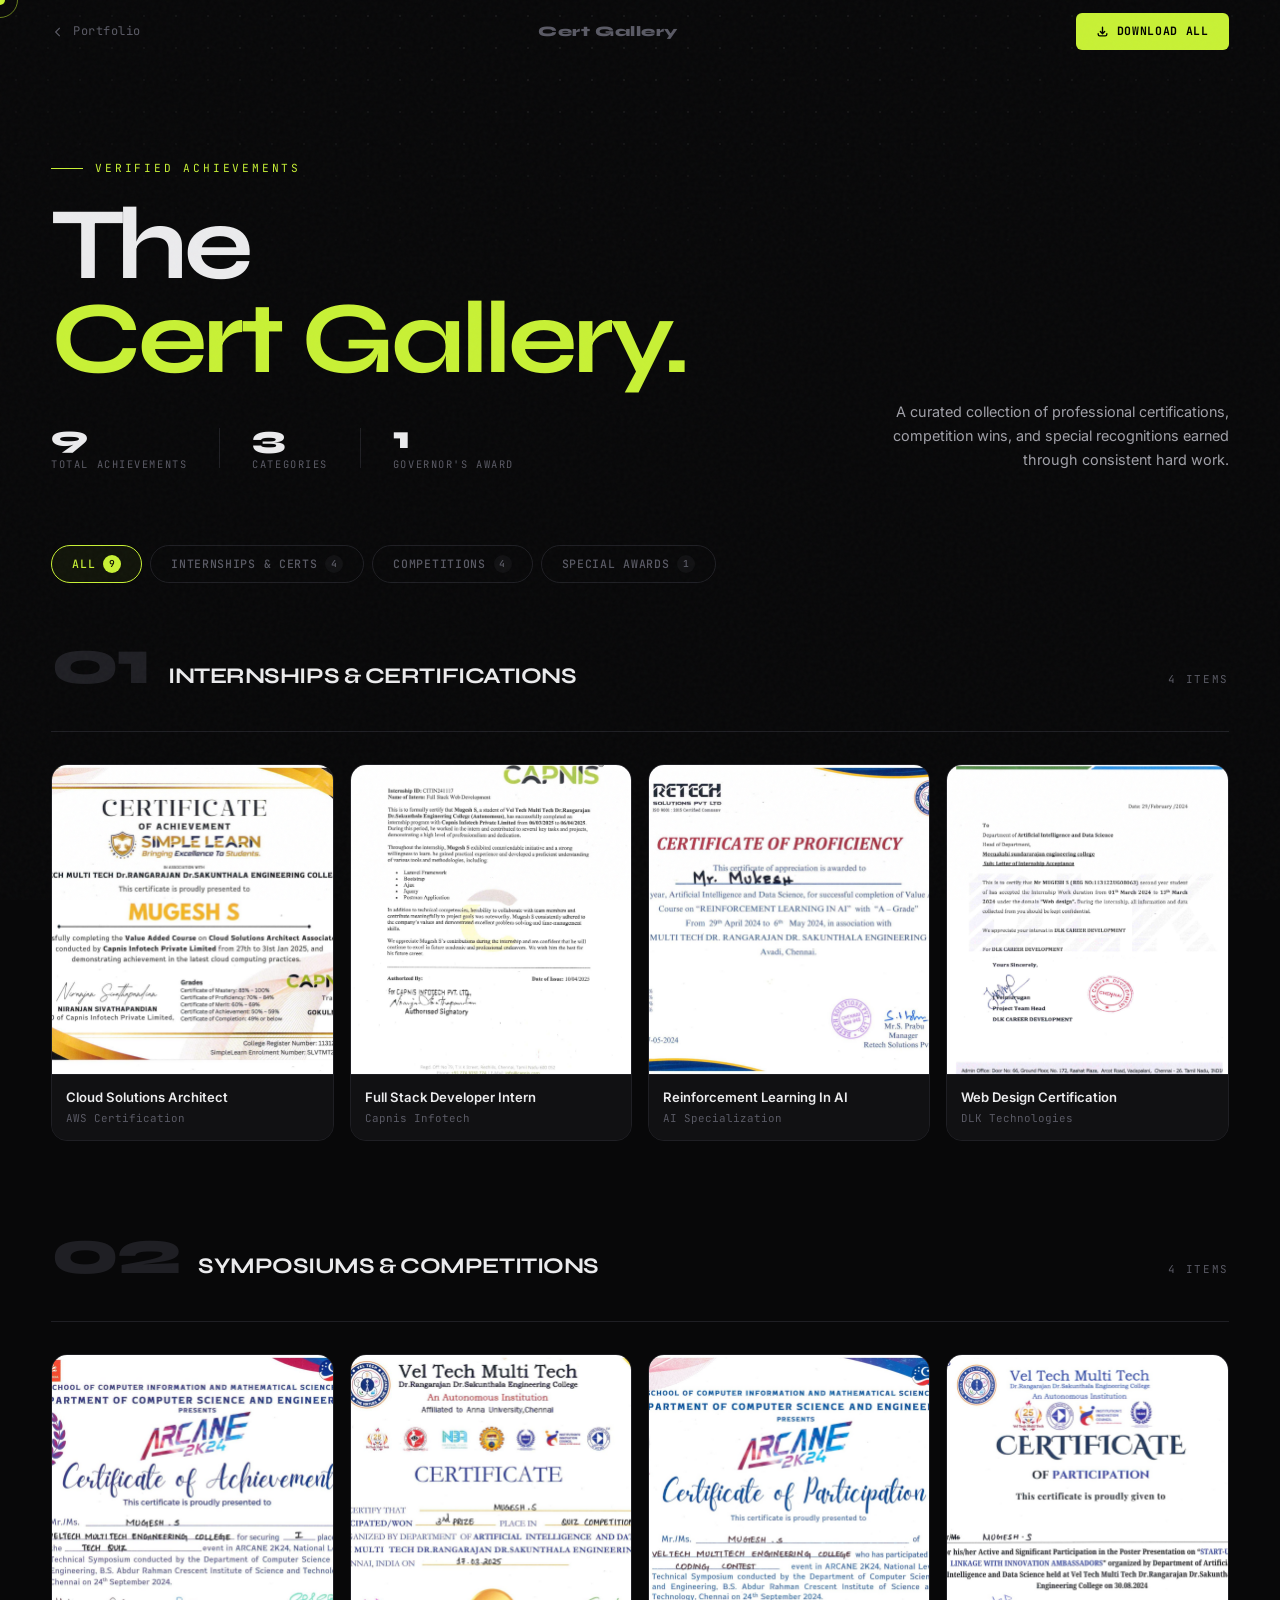
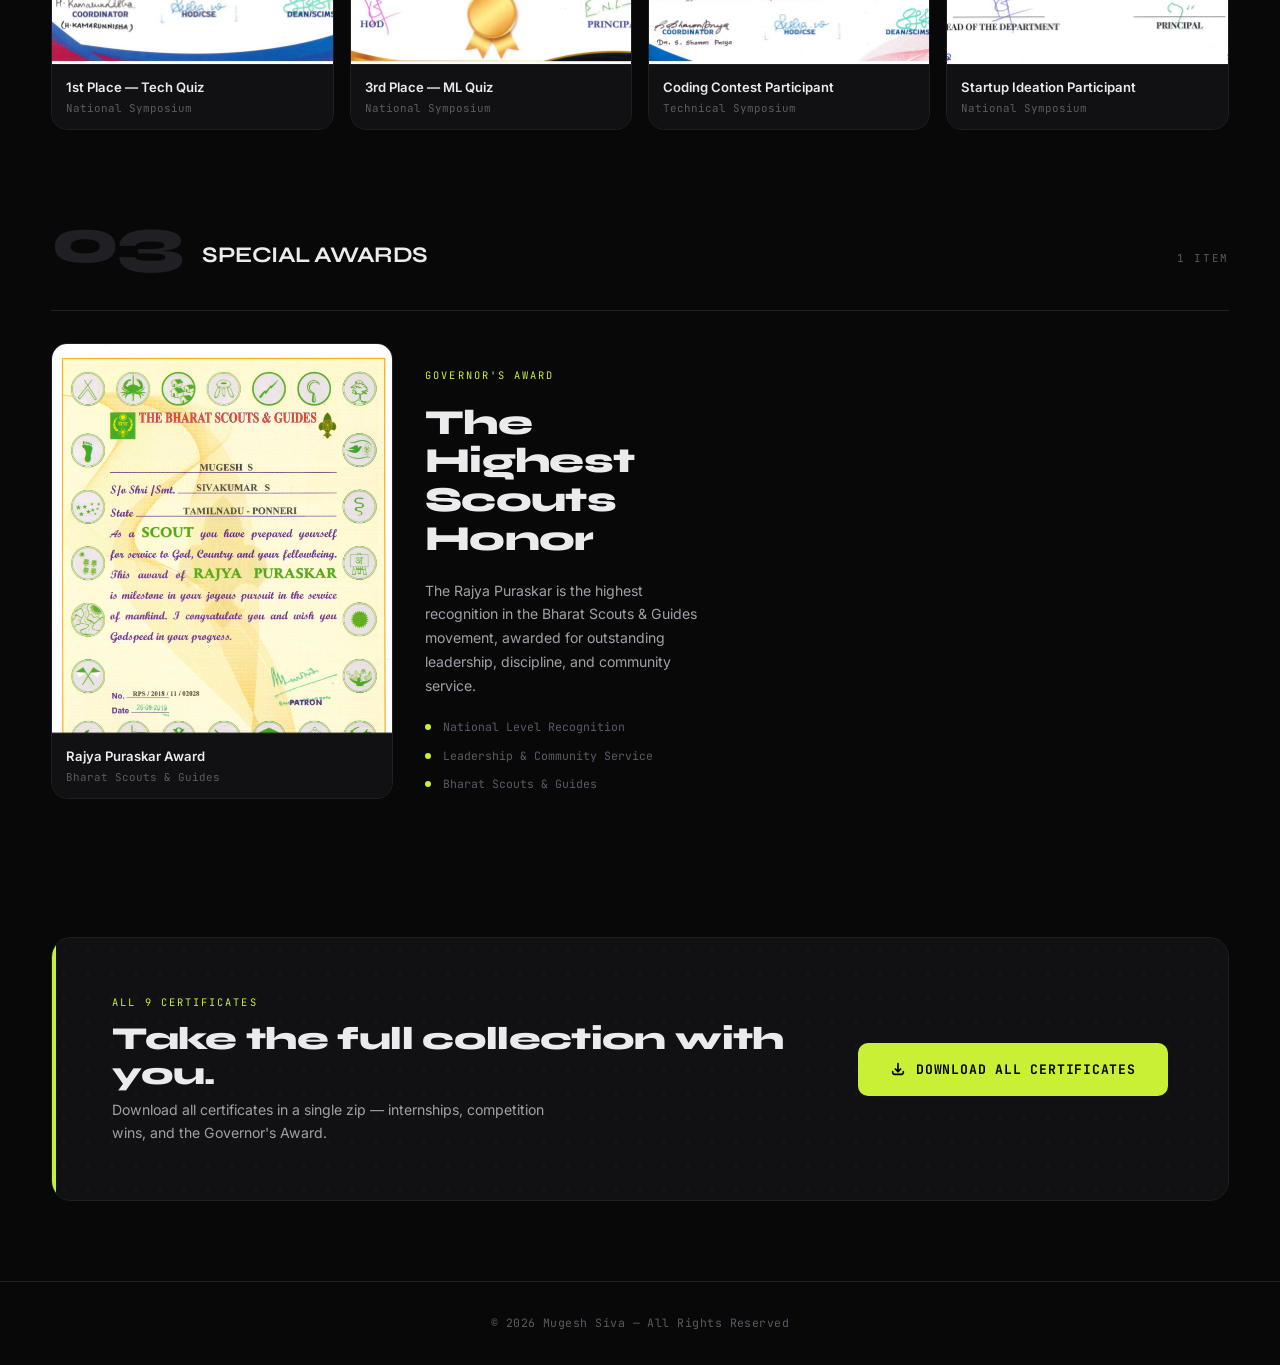
==== commit cd7395e3: "feat: improve download all button layout and fix cert image rotation" ====
--- a/certificates.html
+++ b/certificates.html
@@ -25,7 +25,7 @@
     /* ── HERO HEADER ── */
     .page-hero {
       position: relative;
-      padding: 130px 4vw 72px;
+      padding: 160px 4vw 72px;  /* 64px nav + 96px breathing room */
       overflow: hidden;
     }
 
@@ -41,10 +41,31 @@
       z-index: 0;
     }
 
-    .hero-back {
-      position: absolute;
-      top: 36px;
-      left: 4vw;
+    /* ── PAGE NAV BAR ── */
+    .page-nav {
+      position: fixed;
+      top: 0;
+      left: 0;
+      right: 0;
+      z-index: 1000;
+      display: flex;
+      align-items: center;
+      justify-content: space-between;
+      padding: 0 4vw;
+      height: 64px;
+      background: rgba(8, 8, 9, 0);
+      border-bottom: 1px solid transparent;
+      transition: background 0.35s, border-color 0.35s, backdrop-filter 0.35s;
+    }
+
+    .page-nav.scrolled {
+      background: rgba(8, 8, 9, 0.9);
+      backdrop-filter: blur(20px);
+      -webkit-backdrop-filter: blur(20px);
+      border-color: var(--border);
+    }
+
+    .nav-back-link {
       display: inline-flex;
       align-items: center;
       gap: 8px;
@@ -54,10 +75,37 @@
       font-size: 0.75rem;
       letter-spacing: 0.04em;
       transition: color 0.2s, gap 0.2s;
-      z-index: 10;
-    }
-    .hero-back:hover { color: var(--accent); gap: 14px; }
-    .hero-back svg { width: 14px; height: 14px; }
+    }
+    .nav-back-link:hover { color: var(--accent); gap: 12px; }
+    .nav-back-link svg { width: 14px; height: 14px; }
+
+    .nav-brand {
+      font-family: var(--font-head);
+      font-size: 0.9rem;
+      font-weight: 800;
+      color: var(--text-3);
+      letter-spacing: 0.04em;
+    }
+
+    .nav-download-btn {
+      display: inline-flex;
+      align-items: center;
+      gap: 8px;
+      padding: 9px 20px;
+      background: var(--accent);
+      border: none;
+      border-radius: 6px;
+      color: #000;
+      font-family: var(--font-mono);
+      font-size: 0.72rem;
+      font-weight: 700;
+      letter-spacing: 0.06em;
+      text-transform: uppercase;
+      text-decoration: none;
+      transition: opacity 0.2s, transform 0.2s var(--ease-out);
+    }
+    .nav-download-btn:hover { opacity: 0.85; transform: translateY(-1px); }
+    .nav-download-btn svg { width: 13px; height: 13px; }
 
     .hero-inner {
       position: relative;
@@ -68,7 +116,9 @@
       gap: 40px;
     }
 
-    .hero-text-col {}
+    .hero-text-col { 
+    
+    }
 
     .hero-eyebrow {
       font-family: var(--font-mono);
@@ -82,7 +132,7 @@
       gap: 12px;
       opacity: 0;
       transform: translateY(12px);
-      animation: heroFadeUp 0.6s var(--ease-out) 0.1s forwards;
+      animation: heroFadeUp 0.6s var(--ease-out) 0.5s forwards;
     }
 
     .hero-eyebrow::before {
@@ -96,7 +146,7 @@
     .hero-title {
       font-family: var(--font-head);
       font-size: clamp(3.5rem, 8vw, 7rem);
-      font-weight: 800;
+      font-weight: 700;
       line-height: 0.92;
       letter-spacing: -0.04em;
       color: var(--text);
@@ -167,32 +217,123 @@
       text-align: right;
     }
 
-    .download-all-btn {
+    /* ── BOTTOM DOWNLOAD CTA ── */
+    .download-cta-strip {
+      margin: 0 4vw 80px;
+      padding: 56px 60px;
+      background: var(--surface);
+      border: 1px solid var(--border);
+      border-radius: 20px;
+      display: flex;
+      align-items: center;
+      justify-content: space-between;
+      gap: 40px;
+      position: relative;
+      overflow: hidden;
+    }
+
+    /* Subtle dot grid inside the strip */
+    .download-cta-strip::before {
+      content: '';
+      position: absolute;
+      inset: 0;
+      background-image: radial-gradient(circle, rgba(255,255,255,0.04) 1px, transparent 1px);
+      background-size: 24px 24px;
+      pointer-events: none;
+    }
+
+    /* Accent corner accent bar */
+    .download-cta-strip::after {
+      content: '';
+      position: absolute;
+      top: 0;
+      left: 0;
+      width: 4px;
+      height: 100%;
+      background: var(--accent);
+      border-radius: 20px 0 0 20px;
+    }
+
+    .cta-strip-text {
+      position: relative;
+      z-index: 1;
+    }
+
+    .cta-strip-label {
+      font-family: var(--font-mono);
+      font-size: 0.65rem;
+      color: var(--accent);
+      text-transform: uppercase;
+      letter-spacing: 0.2em;
+      margin-bottom: 10px;
+    }
+
+    .cta-strip-title {
+      font-family: var(--font-head);
+      font-size: clamp(1.4rem, 3vw, 2rem);
+      font-weight: 800;
+      color: var(--text);
+      letter-spacing: -0.02em;
+      line-height: 1.1;
+    }
+
+    .cta-strip-subtitle {
+      margin-top: 8px;
+      font-size: 0.88rem;
+      color: var(--text-2);
+      max-width: 440px;
+      line-height: 1.6;
+    }
+
+    .cta-strip-actions {
+      display: flex;
+      align-items: center;
+      gap: 12px;
+      flex-shrink: 0;
+      position: relative;
+      z-index: 1;
+    }
+
+    .cta-btn-primary {
       display: inline-flex;
       align-items: center;
       gap: 10px;
-      padding: 13px 26px;
-      background: transparent;
-      border: 1px solid var(--border-2);
-      border-radius: 50px;
-      color: var(--text-2);
+      padding: 16px 32px;
+      background: var(--accent);
+      border: none;
+      border-radius: 10px;
+      color: #000;
       font-family: var(--font-mono);
-      font-size: 0.75rem;
-      font-weight: 500;
+      font-size: 0.82rem;
+      font-weight: 700;
       letter-spacing: 0.06em;
+      text-transform: uppercase;
       text-decoration: none;
-      text-transform: uppercase;
-      transition: border-color 0.25s, color 0.25s, background 0.25s, transform 0.25s var(--ease-out);
-    }
-
-    .download-all-btn:hover {
-      border-color: var(--accent);
-      color: var(--accent);
-      background: rgba(200, 241, 53, 0.05);
-      transform: translateY(-2px);
-    }
-
-    .download-all-btn svg { width: 14px; height: 14px; }
+      transition: opacity 0.2s, transform 0.25s var(--ease-out), box-shadow 0.25s;
+      white-space: nowrap;
+    }
+
+    .cta-btn-primary:hover {
+      opacity: 0.88;
+      transform: translateY(-3px);
+      box-shadow: 0 12px 32px rgba(200, 241, 53, 0.25);
+    }
+
+    .cta-btn-primary svg { width: 16px; height: 16px; }
+
+    @media (max-width: 760px) {
+      .download-cta-strip { flex-direction: column; align-items: flex-start; padding: 40px 28px; }
+      .cta-strip-actions { width: 100%; }
+      .cta-btn-primary { width: 100%; justify-content: center; }
+    }
+
+    /* ── CERT7 IMAGE ROTATION FIX ── */
+    .cert-card[data-title="Rajya Puraskar Award"] img {
+      transform: rotate(180deg);
+    }
+    .cert-card[data-title="Rajya Puraskar Award"]:hover img {
+      transform: rotate(180deg) scale(1.06);
+    }
 
     @keyframes heroFadeUp {
       to { opacity: 1; transform: translateY(0); }
@@ -743,22 +884,32 @@
   <div id="cursor"></div>
   <div id="cursor-ring"></div>
 
-  <!-- ══ HERO ══ -->
-  <section class="page-hero">
-    <a href="index.html" class="hero-back" data-hover="true">
+  <!-- ══ TOP NAV ══ -->
+  <nav class="page-nav" id="pageNav">
+    <a href="index.html" class="nav-back-link" data-hover="true">
       <svg fill="none" stroke="currentColor" stroke-width="2" viewBox="0 0 24 24">
-        <path d="M15 19l-7-7 7-7" />
+        <path d="M15 19l-7-7 7-7"/>
       </svg>
       Portfolio
     </a>
-
+    <span class="nav-brand">Cert Gallery</span>
+    <a href="assets/certificates/Mugesh_Siva_Certificates.zip" download class="nav-download-btn" data-hover="true">
+      <svg fill="none" stroke="currentColor" stroke-width="2.5" viewBox="0 0 24 24">
+        <path stroke-linecap="round" stroke-linejoin="round" d="M4 16v1a3 3 0 003 3h10a3 3 0 003-3v-1m-4-4l-4 4m0 0l-4-4m4 4V4"/>
+      </svg>
+      Download All
+    </a>
+  </nav>
+
+  <!-- ══ HERO ══ -->
+  <section class="page-hero">
     <div class="hero-inner">
       <div class="hero-text-col">
         <div class="hero-eyebrow">Verified Achievements</div>
-        <h1 class="hero-title">The<br><em>Showcase.</em></h1>
+        <h1 class="hero-title">The<br><em>Cert Gallery.</em></h1>
         <div class="hero-meta">
           <div class="hero-stat">
-            <span class="hero-stat-num" id="statTotal">9</span>
+            <span class="hero-stat-num">9</span>
             <span class="hero-stat-label">Total Achievements</span>
           </div>
           <div class="hero-stat-divider"></div>
@@ -776,12 +927,6 @@
 
       <div class="hero-right-col">
         <p class="hero-desc">A curated collection of professional certifications, competition wins, and special recognitions earned through consistent hard work.</p>
-        <a href="assets/certificates/Mugesh_Siva_Certificates.zip" download class="download-all-btn" data-hover="true">
-          <svg fill="none" stroke="currentColor" stroke-width="2" viewBox="0 0 24 24">
-            <path stroke-linecap="round" stroke-linejoin="round" d="M4 16v1a3 3 0 003 3h10a3 3 0 003-3v-1m-4-4l-4 4m0 0l-4-4m4 4V4"/>
-          </svg>
-          Download All
-        </a>
       </div>
     </div>
   </section>
@@ -1078,7 +1223,24 @@
     </section>
   </main>
 
-  <footer style="padding: 40px; text-align: center; border-top: 1px solid var(--border); font-size: 0.75rem; color: var(--text-3); font-family: var(--font-mono); letter-spacing: 0.04em;">
+  <!-- ══ DOWNLOAD CTA STRIP ══ -->
+  <div class="download-cta-strip">
+    <div class="cta-strip-text">
+      <div class="cta-strip-label">All 9 certificates</div>
+      <div class="cta-strip-title">Take the full collection with you.</div>
+      <div class="cta-strip-subtitle">Download all certificates in a single zip — internships, competition wins, and the Governor's Award.</div>
+    </div>
+    <div class="cta-strip-actions">
+      <a href="assets/certificates/Mugesh_Siva_Certificates.zip" download class="cta-btn-primary" data-hover="true">
+        <svg fill="none" stroke="currentColor" stroke-width="2.5" viewBox="0 0 24 24">
+          <path stroke-linecap="round" stroke-linejoin="round" d="M4 16v1a3 3 0 003 3h10a3 3 0 003-3v-1m-4-4l-4 4m0 0l-4-4m4 4V4"/>
+        </svg>
+        Download All Certificates
+      </a>
+    </div>
+  </div>
+
+  <footer style="padding: 32px 4vw; text-align: center; border-top: 1px solid var(--border); font-size: 0.72rem; color: var(--text-3); font-family: var(--font-mono); letter-spacing: 0.04em;">
     &copy; 2026 Mugesh Siva &mdash; All Rights Reserved
   </footer>
 
@@ -1128,6 +1290,12 @@
 
   <script src="js/main.js"></script>
   <script>
+    /* ── NAV SCROLL BEHAVIOUR ── */
+    const pageNav = document.getElementById('pageNav');
+    window.addEventListener('scroll', () => {
+      pageNav.classList.toggle('scrolled', window.scrollY > 40);
+    }, { passive: true });
+
     /* ── SCROLL REVEAL ── */
     const revealObserver = new IntersectionObserver((entries) => {
       entries.forEach(entry => {
